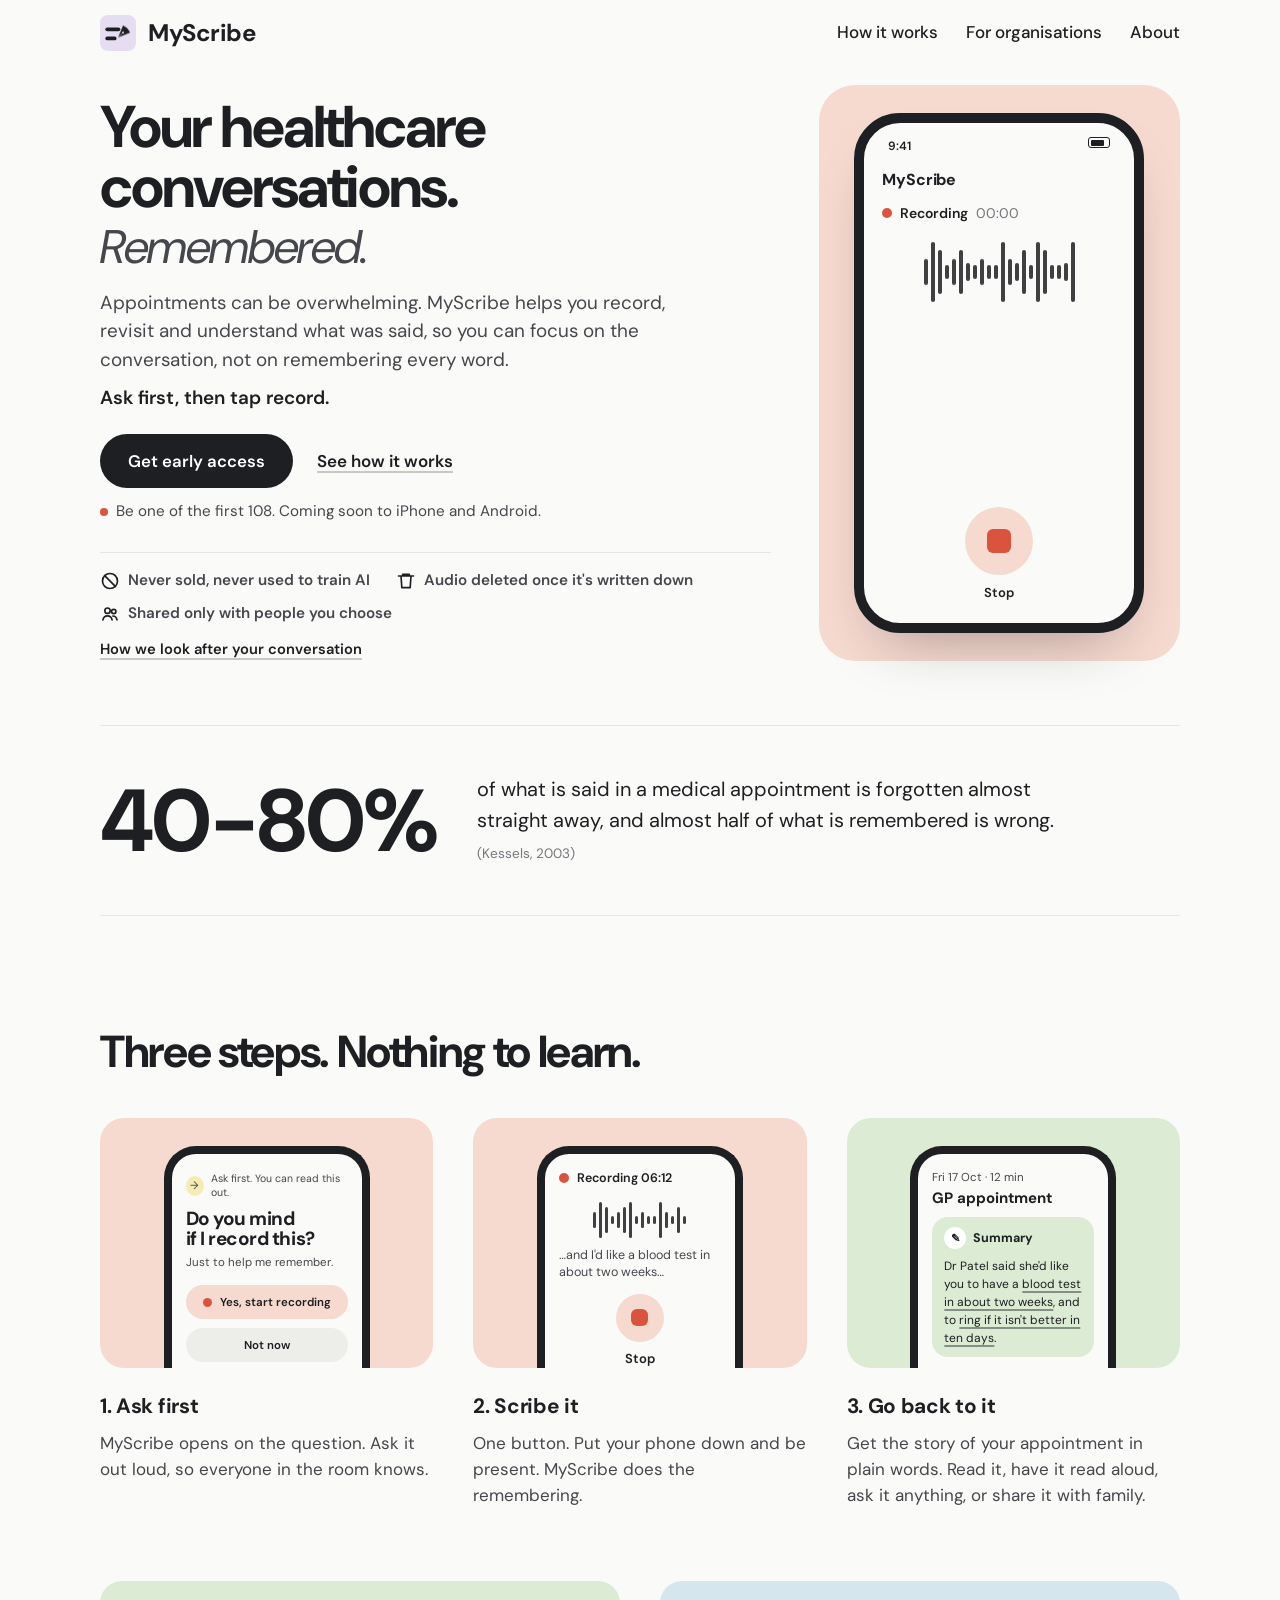
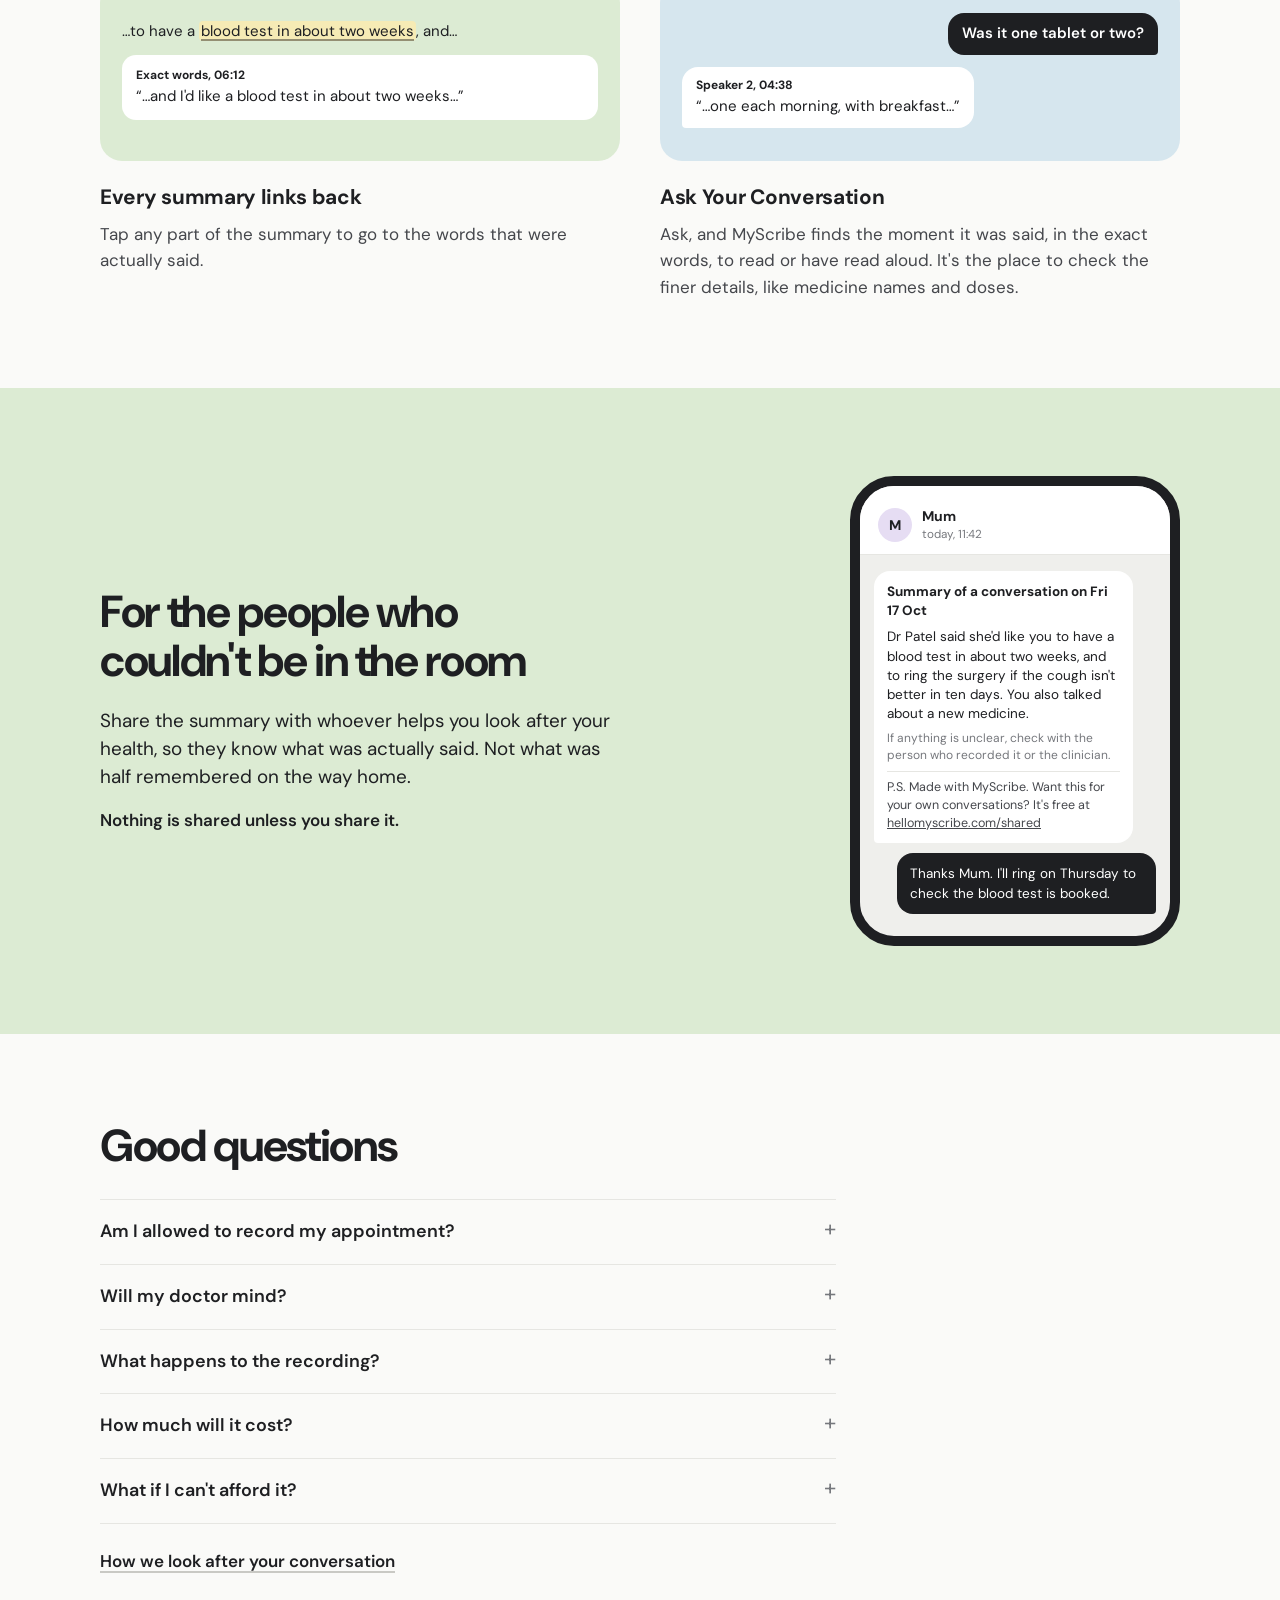
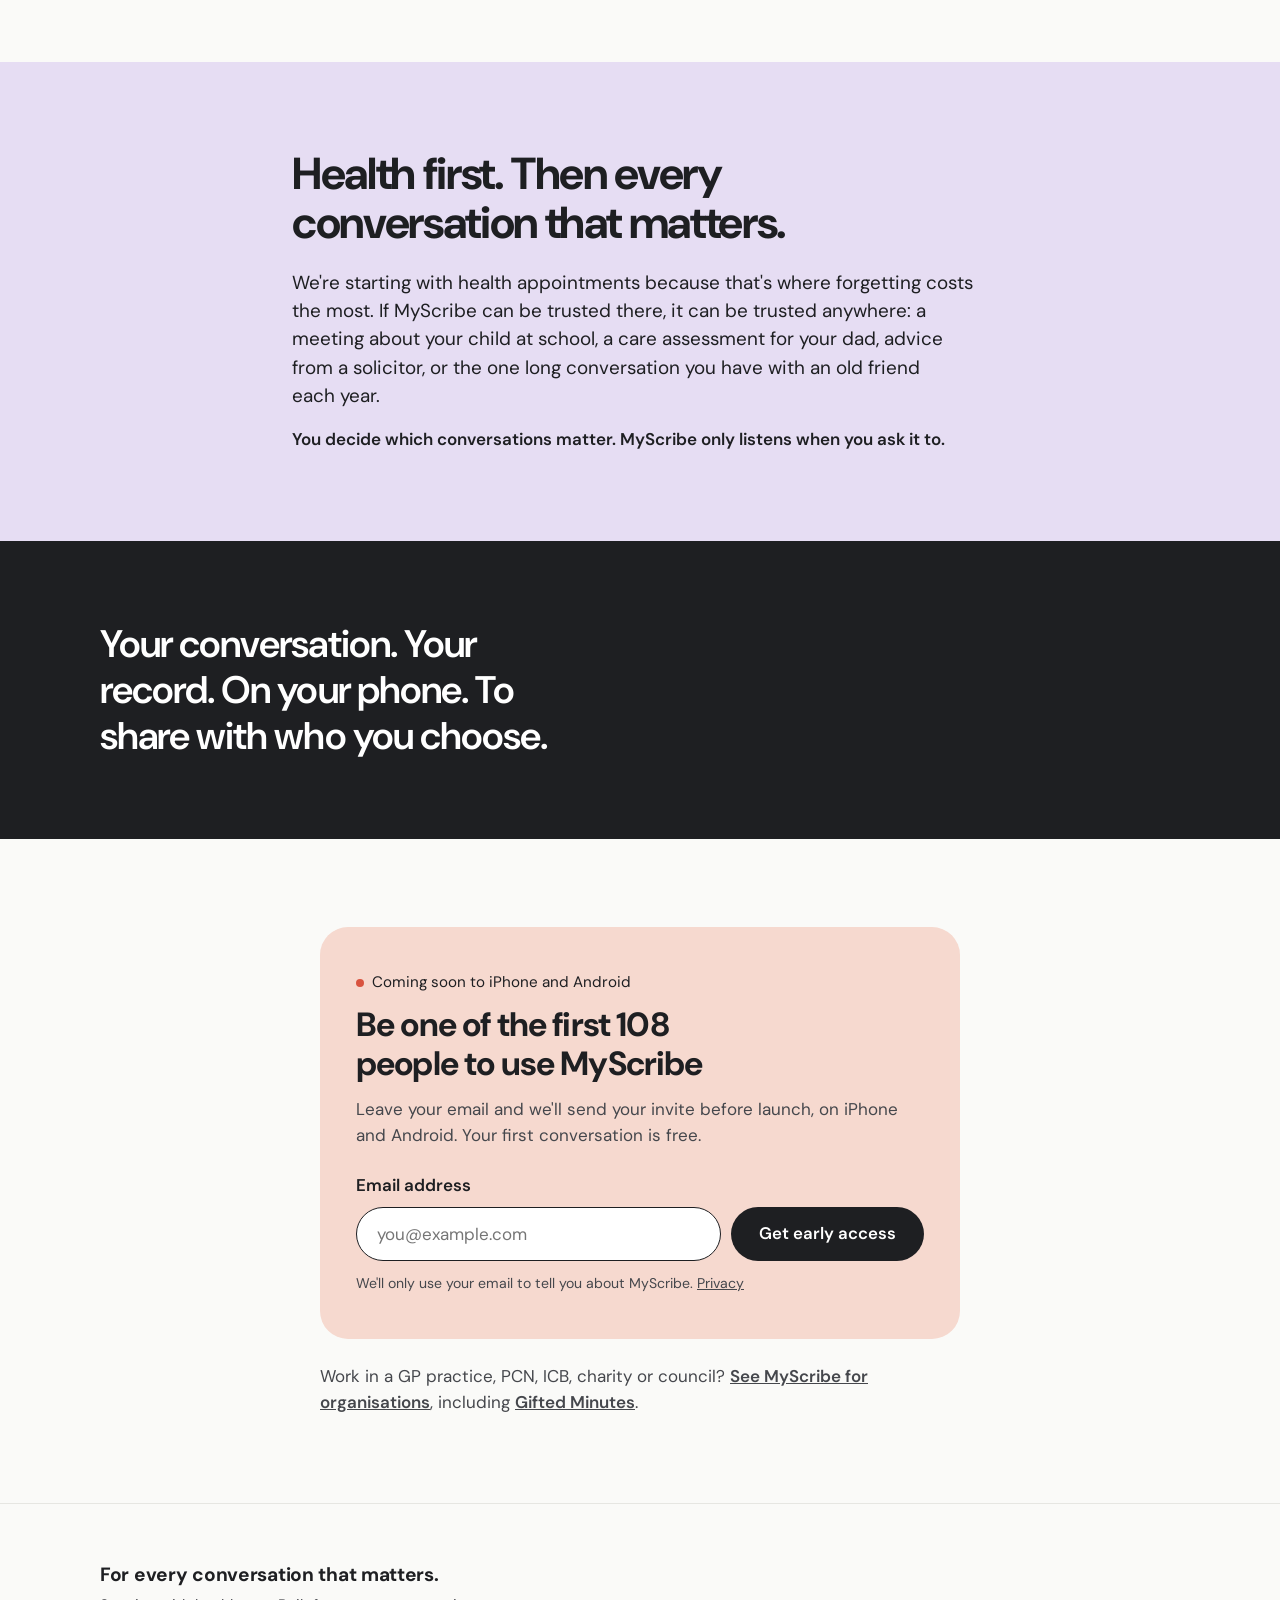
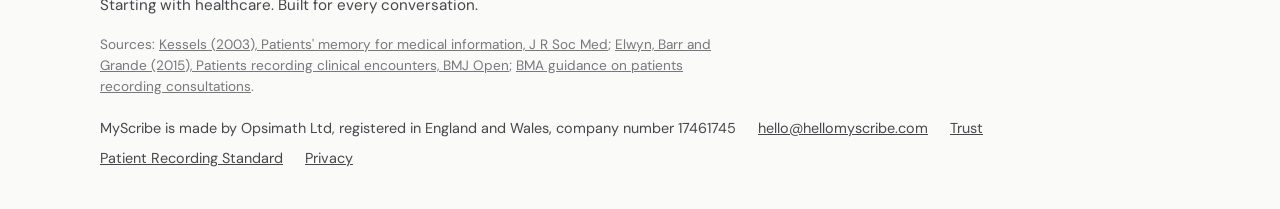
==== index.html @ 98312788 "Update index.html" ====
<!doctype html>
<html lang="en-GB">
<head>
<meta charset="utf-8">
<meta name="viewport" content="width=device-width, initial-scale=1">
<title>MyScribe | Your healthcare conversations. Remembered.</title>
<meta name="description" content="Appointments can be overwhelming. MyScribe helps you record, revisit and understand what was said, with permission, in plain words you can go back and check. Coming soon to iPhone and Android.">
<meta property="og:title" content="MyScribe | Your healthcare conversations. Remembered.">
<meta property="og:description" content="Appointments can be overwhelming. MyScribe helps you record, revisit and understand what was said, so you can focus on the conversation, not on remembering every word.">
<meta property="og:type" content="website">
<meta property="og:url" content="https://www.hellomyscribe.com/">
<meta property="og:image" content="https://www.hellomyscribe.com/og-image.png?v=2">
<meta property="og:image:width" content="1200">
<meta property="og:image:height" content="630">
<meta property="og:image:alt" content="MyScribe: For every conversation that matters. Coming soon to iPhone and Android.">
<meta name="twitter:card" content="summary_large_image">
<meta name="theme-color" content="#1E1F22">
<link rel="icon" href="/favicon.svg" type="image/svg+xml">
<link rel="preconnect" href="https://fonts.googleapis.com">
<link rel="preconnect" href="https://fonts.gstatic.com" crossorigin>
<link rel="stylesheet" href="https://fonts.googleapis.com/css2?family=DM+Sans:ital,opsz,wght@0,9..40,400..800;1,9..40,400..800&display=swap">
<!-- Privacy-friendly analytics by Plausible -->
<script async src="https://plausible.io/js/pa-2xMqHdNtrrsRjwaFG2nD4.js"></script>
<script>
  window.plausible=window.plausible||function(){(plausible.q=plausible.q||[]).push(arguments)},plausible.init=plausible.init||function(i){plausible.o=i||{}};
  plausible.init()
</script>
<style>
/* MyScribe palette: charcoal and pastels (21 Oct 2026).
   Each pastel means one part of the product:
   coral = recording, sage = summary, mist = Ask Your Conversation,
   lilac = My conversations, butter = highlighted words. */
:root{
  --charcoal:#1E1F22; --ink:#1E1F22; --ink-soft:#45474C; --muted:#76787D;
  --paper:#FAFAF8; --white:#fff; --line:#E6E6E2; --neutral:#F0F0ED;
  --coral:#F6D9CF; --rec:#D9533F;
  --sage:#DCEBD3; --mist:#D6E6EE; --lilac:#E6DDF3; --butter:#F6EBB5;
  --font:"DM Sans","Helvetica Neue",Arial,sans-serif;
  --wrap:1120px; --gutter:20px;
}
*{box-sizing:border-box}
html{-webkit-text-size-adjust:100%}
body{margin:0;background:var(--paper);color:var(--ink);font-family:var(--font);font-size:17px;line-height:1.55;-webkit-font-smoothing:antialiased}
p{margin:0}
a{color:inherit}
svg{display:block}
.wrap{max-width:var(--wrap);margin:0 auto;padding:0 var(--gutter)}
.skip{position:absolute;left:-9999px}
.skip:focus{left:12px;top:12px;background:var(--ink);color:#fff;padding:8px 12px;border-radius:8px;z-index:10}
:focus-visible{outline:3px solid var(--ink);outline-offset:3px}
.soft{color:var(--ink-soft)}

/* Buttons */
.btn{display:inline-flex;align-items:center;justify-content:center;min-height:54px;padding:12px 28px;border-radius:999px;font:600 1.05rem/1 var(--font);text-decoration:none;border:0;cursor:pointer}
.btn-primary{background:var(--ink);color:#fff}
.btn-primary:hover{background:#000}
.text-link{font-weight:600;text-decoration:underline;text-decoration-thickness:2px;text-underline-offset:4px;text-decoration-color:#C9C9C4}
.text-link:hover{text-decoration-color:var(--ink)}

/* Header */
.site-header{padding:18px 0}
.site-header .wrap{display:flex;align-items:center;justify-content:space-between;gap:24px}
.logo{display:flex;align-items:center;gap:12px;font-weight:700;font-size:1.5rem;letter-spacing:-.02em;text-decoration:none}
.logo-mark{width:36px;height:36px}
.nav{display:flex;align-items:center;gap:28px}
.nav a{text-decoration:none;font-weight:500}
.nav a:hover{text-decoration:underline;text-underline-offset:4px}
.menu{display:none;position:relative}
.menu summary{list-style:none;cursor:pointer;width:44px;height:44px;border-radius:12px;display:flex;align-items:center;justify-content:center}
.menu summary::-webkit-details-marker{display:none}
.menu summary span,.menu summary span::before,.menu summary span::after{display:block;width:22px;height:2px;background:var(--ink);border-radius:2px;position:relative;content:""}
.menu summary span::before{position:absolute;top:-7px}
.menu summary span::after{position:absolute;top:7px}
.menu[open] summary{background:var(--neutral)}
.menu-panel{position:absolute;right:0;top:52px;background:#fff;border:1px solid var(--line);border-radius:16px;padding:8px;min-width:220px;box-shadow:0 12px 30px rgba(0,0,0,.08);z-index:5}
.menu-panel a{display:block;padding:12px 14px;border-radius:10px;text-decoration:none;font-weight:500}
.menu-panel a:hover{background:var(--neutral)}
@media (max-width:760px){.nav{display:none}.menu{display:block}}

/* Hero */
.hero{display:grid;grid-template-columns:1.1fr .9fr;gap:56px;align-items:center;padding:36px 0 80px}
.h1{font-size:clamp(2.5rem,6.2vw,4.4rem);line-height:1.02;letter-spacing:-.035em;font-weight:700;margin:0 0 22px}
.h1 em{display:block;font-weight:400;font-size:.8em;color:var(--ink-soft);margin-top:.12em;letter-spacing:-.03em}
.lead{font-size:1.25rem;line-height:1.5;color:var(--ink-soft);max-width:34ch;margin-bottom:28px}
.lead strong{color:var(--ink);font-weight:600}
.actions{display:flex;flex-wrap:wrap;align-items:center;gap:14px 24px}
.soon{margin-top:14px;font-size:.95rem;color:var(--ink-soft);display:flex;align-items:center;gap:8px}
.soon::before{content:"";width:8px;height:8px;border-radius:50%;background:var(--rec);flex:none}
.trust{list-style:none;margin:36px 0 0;padding:20px 0 0;border-top:1px solid var(--line);display:flex;flex-wrap:wrap;gap:10px 26px}
.trust li{display:flex;align-items:center;gap:8px;font-size:.95rem;font-weight:600;color:var(--ink-soft)}
.trust svg{width:20px;height:20px;flex:none;color:var(--ink)}
.trust-more{display:inline-block;margin-top:12px;font-size:.92rem}

/* Pastel panel behind the phone: coral while recording, sage for the summary */
.hero-phone{background:var(--coral);border-radius:36px;padding:44px 24px;transition:background-color .7s ease}
.hero-phone[data-scene="2"]{background:var(--sage)}

/* Desktop: keep the launch line above the fold on a 1366x768 laptop */
@media (min-width:861px){
  .site-header{padding:14px 0}
  .hero{grid-template-columns:1.3fr .7fr;gap:48px;align-items:start;padding:20px 0 64px}
  .hero-text{padding-top:12px}
  .h1{font-size:clamp(2.6rem,4.6vw,3.9rem);margin-bottom:18px}
  .lead{max-width:46ch;font-size:1.18rem;margin-bottom:22px;text-wrap:pretty}
  .soon{margin-top:12px}
  .trust{margin-top:28px;padding-top:16px}
  .hero-phone{padding:28px 20px}
  .hero-phone .phone{height:520px}
  .hero-phone .wave{height:56px;margin-top:8px}
}

@media (max-width:860px){
  .hero{grid-template-columns:1fr;gap:44px;padding:12px 0 56px}
  .h1{margin-bottom:18px}
  .lead{font-size:1.15rem;margin-bottom:24px}
  .actions .btn{width:100%}
  .actions .text-link{display:none}
  .soon{justify-content:center;text-align:center;margin-top:12px}
  .hero-phone{padding:36px 16px;border-radius:28px}
}

/* Phone demo */
.phone{width:290px;max-width:100%;margin:0 auto;border:10px solid var(--ink);border-radius:46px;background:var(--paper);padding:14px 18px 20px;height:560px;display:flex;flex-direction:column;box-shadow:0 30px 60px -30px rgba(30,31,34,.4)}
.phone-status{display:flex;justify-content:space-between;font-size:12px;font-weight:600;padding:0 6px 12px}
.phone-battery{width:22px;height:11px;border:1.5px solid var(--ink);border-radius:3px;position:relative}
.phone-battery::after{content:"";position:absolute;inset:1.5px 5px 1.5px 1.5px;background:var(--ink);border-radius:1px}
.phone-app{font-weight:700;font-size:16px;letter-spacing:-.01em;margin-bottom:10px}
.stage{position:relative;flex:1}
.scene{position:absolute;inset:0;display:flex;flex-direction:column;gap:12px;opacity:0;transition:opacity .5s ease}
.scene.is-on{opacity:1}

.ask-hint{display:flex;align-items:center;gap:7px;font-size:12px;color:var(--ink-soft);margin-top:auto}
.ask-hint i{width:20px;height:20px;border-radius:50%;background:var(--butter);display:flex;align-items:center;justify-content:center;font-style:normal;font-size:11px}
.q{font-weight:700;font-size:26px;line-height:1.08;letter-spacing:-.025em}
.q2{font-size:13.5px;color:var(--ink-soft);margin-top:-4px;margin-bottom:6px}
.app-btn{display:flex;align-items:center;justify-content:center;gap:8px;border-radius:999px;min-height:44px;font-size:14px;font-weight:600}
.app-rec{background:var(--coral)}
.app-rec::before{content:"";width:9px;height:9px;border-radius:50%;background:var(--rec)}
.app-not{background:#EDEDEA}
.convos{display:flex;justify-content:space-between;align-items:center;background:var(--lilac);border-radius:14px;padding:10px 12px;font-size:12.5px;line-height:1.3}
.convos small{color:var(--ink-soft)}

.rec-status{font-size:14px;font-weight:600;display:flex;align-items:center;gap:8px}
.live{width:10px;height:10px;border-radius:50%;background:var(--rec)}
.wave{display:flex;align-items:center;justify-content:center;gap:3px;height:80px;margin-top:20px}
.wave span{width:4px;border-radius:2px;background:var(--ink);height:14px;opacity:.85}
.wave span:nth-child(3n){height:44px}.wave span:nth-child(4n+1){height:26px}.wave span:nth-child(5n+2){height:60px}.wave span:nth-child(7n){height:18px}
@media (prefers-reduced-motion:no-preference){
  .scene.is-on .wave span{animation:bob 1s ease-in-out infinite alternate}
  .wave span:nth-child(2n){animation-delay:.2s!important}.wave span:nth-child(3n){animation-delay:.4s!important}
}
@keyframes bob{to{transform:scaleY(.45)}}
.words{font-size:15px;color:var(--ink-soft);line-height:1.45;margin-top:8px}
.stop{margin-top:auto;display:flex;flex-direction:column;align-items:center;gap:8px;font-size:13px;font-weight:600}
.stop-btn{width:68px;height:68px;border-radius:50%;background:var(--coral);display:flex;align-items:center;justify-content:center}
.stop-btn span{width:24px;height:24px;border-radius:6px;background:var(--rec)}

.meta{font-size:11.5px;color:var(--ink-soft)}
.sum-title{font-weight:700;font-size:20px;letter-spacing:-.015em;margin-top:-10px}
.sum-card{background:var(--sage);border-radius:16px;padding:14px}
.sum-card .lbl,.ask-card .lbl{display:flex;align-items:center;gap:7px;font-size:12.5px;font-weight:700;margin-bottom:8px}
.lbl i{width:22px;height:22px;border-radius:50%;background:#fff;display:flex;align-items:center;justify-content:center;font-style:normal;font-size:11px}
.sum-text{font-size:13.5px;line-height:1.5}
.u{text-decoration:underline;text-decoration-color:rgba(30,31,34,.45);text-decoration-thickness:1.5px;text-underline-offset:3px}
.hi{background:var(--butter);border-radius:4px;padding:0 2px}
.ask-card{background:var(--mist);border-radius:16px;padding:12px 14px}
.ask-input{display:flex;justify-content:space-between;align-items:center;background:#fff;border-radius:999px;padding:6px 6px 6px 14px;font-size:12px;color:var(--muted)}
.ask-input b{width:24px;height:24px;border-radius:50%;background:var(--ink);color:#fff;display:flex;align-items:center;justify-content:center;font-size:12px}
.sum-foot{font-size:10.5px;line-height:1.4;color:var(--ink-soft)}

/* Sections */
.section{padding:88px 0}
.band-sage{background:var(--sage)}
.band-lilac{background:var(--lilac)}
.h2{font-size:clamp(1.9rem,4vw,2.8rem);line-height:1.1;letter-spacing:-.03em;font-weight:700;margin:0 0 20px;text-wrap:balance}
h3{font-size:1.3rem;letter-spacing:-.015em;margin:0 0 8px}
@media (max-width:640px){.section{padding:64px 0}}

.stat-wrap{padding:0 0 24px}
.stat{display:grid;grid-template-columns:auto 1fr;gap:12px 40px;align-items:center;border-top:1px solid var(--line);border-bottom:1px solid var(--line);padding:48px 0}
.stat-num{font-size:clamp(3.2rem,9vw,5.5rem);font-weight:700;letter-spacing:-.04em;line-height:1}
.stat-text{font-size:1.25rem;max-width:42ch}
.cite{font-size:.85rem;color:var(--muted);white-space:nowrap}
@media (max-width:640px){.stat{grid-template-columns:1fr;padding:36px 0}}

.steps{list-style:none;margin:40px 0 0;padding:0;display:grid;grid-template-columns:repeat(3,1fr);gap:40px}
@media (max-width:860px){.steps{grid-template-columns:1fr;gap:48px}}
.shot{border-radius:24px;height:250px;padding:28px 24px 0;display:flex;justify-content:center;overflow:hidden;margin-bottom:22px}
.shot-coral{background:var(--coral)}
.shot-sage{background:var(--sage)}
.mini{width:206px;border:8px solid var(--ink);border-bottom:0;border-radius:32px 32px 0 0;background:var(--paper);padding:16px 14px 0;display:flex;flex-direction:column;gap:9px;font-size:12.5px;line-height:1.35}
.mini .q{font-size:19px}
.mini .q2{font-size:11.5px}
.mini .app-btn{min-height:34px;font-size:11.5px}
.mini .ask-hint{margin-top:2px;font-size:10.5px}
.mini .wave{height:44px;margin-top:6px}
.mini .wave span{width:3px;height:8px}
.mini .wave span:nth-child(3n){height:26px}.mini .wave span:nth-child(4n+1){height:16px}.mini .wave span:nth-child(5n+2){height:36px}
.mini .stop{margin-top:4px}
.mini .stop-btn{width:48px;height:48px}
.mini .stop-btn span{width:17px;height:17px}
.mini .sum-card{padding:10px 12px}
.mini .sum-text{font-size:12px}

.features{display:grid;grid-template-columns:1fr 1fr;gap:40px;margin-top:72px}
@media (max-width:860px){.features{grid-template-columns:1fr;margin-top:56px}}
.snip{border-radius:22px;padding:22px;margin-bottom:20px;min-height:180px;display:flex;flex-direction:column;justify-content:center;gap:12px;font-size:15px;line-height:1.45}
.snip-sage{background:var(--sage)}
.snip-mist{background:var(--mist)}
.quote{background:#fff;border-radius:14px;padding:12px 14px}
.quote small,.bub-ans small{display:block;font-size:12px;font-weight:700;margin-bottom:2px}
.bub{border-radius:16px;padding:10px 14px;max-width:88%}
.bub-you{align-self:flex-end;background:var(--ink);color:#fff;border-bottom-right-radius:4px;font-weight:600}
.bub-ans{align-self:flex-start;background:#fff;border-bottom-left-radius:4px}

.family{display:flex;flex-wrap:wrap;align-items:center;gap:48px 72px}
.family-text{flex:1 1 380px}
.family-text .lead{max-width:40ch;margin-bottom:16px;color:var(--ink)}
.note{font-weight:600}
.chat{flex:0 1 330px;margin:0 auto;width:320px;max-width:100%;border:10px solid var(--ink);border-radius:44px;background:#EFEFEC;overflow:hidden}
.chat-top{display:flex;align-items:center;gap:10px;background:#fff;padding:22px 18px 12px;font-size:14px;line-height:1.2;border-bottom:1px solid var(--line)}
.chat-top small{color:var(--muted)}
.av{width:34px;height:34px;border-radius:50%;background:var(--lilac);font-weight:700;display:flex;align-items:center;justify-content:center}
.chat-body{padding:16px 14px 22px;display:flex;flex-direction:column;gap:10px;font-size:13.5px;line-height:1.42}
.cb{border-radius:16px;padding:11px 13px;max-width:92%;display:flex;flex-direction:column;gap:7px}
.cb-in{background:#fff;align-self:flex-start;border-bottom-left-radius:4px}
.cb-out{background:var(--ink);color:#fff;align-self:flex-end;border-bottom-right-radius:4px}
.cb-foot{color:var(--muted);font-size:12px}
.cb-ps{border-top:1px solid var(--line);padding-top:7px;font-size:12.5px;color:var(--ink-soft)}
.cb-ps span{text-decoration:underline}

.faq{max-width:46rem;margin-top:28px}
.faq details{border-top:1px solid var(--line);padding:18px 0}
.faq details:last-child{border-bottom:1px solid var(--line)}
.faq summary{cursor:pointer;font-weight:600;font-size:1.12rem;list-style:none;display:flex;justify-content:space-between;gap:16px}
.faq summary::-webkit-details-marker{display:none}
.faq summary::after{content:"+";font-weight:400;font-size:1.4rem;line-height:1;color:var(--muted)}
.faq details[open] summary::after{content:"\2013"}
.faq details p{margin-top:10px;max-width:62ch}
.more{display:inline-block;margin-top:24px}

.everywhere{max-width:46rem}
.everywhere .lead{max-width:none;margin-bottom:16px;color:var(--ink)}

.dark{background:var(--ink);color:#fff;padding:80px 0}
.statement{font-size:clamp(1.6rem,3.6vw,2.4rem);font-weight:600;letter-spacing:-.025em;line-height:1.2;max-width:24ch;text-wrap:balance}

.waitlist{max-width:640px;margin:0 auto;background:var(--coral);border-radius:28px;padding:44px 36px}
@media (max-width:640px){.waitlist{padding:32px 22px}}
.waitlist .soon{margin:0 0 12px;color:var(--ink)}
.waitlist h2{font-size:clamp(1.6rem,3.4vw,2.1rem);letter-spacing:-.025em;line-height:1.15;margin:0 0 12px;text-wrap:balance}
.form{margin-top:24px}
.form label{display:block;font-weight:600;margin-bottom:8px}
.field{display:flex;gap:10px;flex-wrap:wrap}
.field input{flex:1 1 220px;min-height:54px;border:1.5px solid var(--ink);border-radius:999px;padding:0 20px;font:inherit;background:#fff}
.field .btn{flex:0 0 auto}
@media (max-width:640px){.field .btn{width:100%}}
.form-note{font-size:.88rem;color:var(--ink-soft);margin-top:12px}
.hidden{display:none}
.org-line{max-width:640px;margin:24px auto 0;color:var(--ink-soft)}
.org-line a{font-weight:600}

.site-footer{padding:56px 0 40px;border-top:1px solid var(--line);font-size:.95rem}
.footer-tag{font-weight:700;font-size:1.2rem;letter-spacing:-.015em}
.footer-next{color:var(--ink-soft);margin:4px 0 16px}
.sources{font-size:.85rem;color:var(--muted);max-width:70ch;margin-bottom:20px}
.footer-links{display:flex;flex-wrap:wrap;gap:8px 22px;color:var(--ink-soft);font-size:.9rem}

/* Logo: the pen writes two lines, then rests (still logo when reduce motion is on) */
.logo-mark .lm-nib{transform-box:fill-box;transform-origin:0% 100%}
@media (prefers-reduced-motion:no-preference){
  .logo-mark .lm-line{stroke-dasharray:1;stroke-dashoffset:1;animation:lm-draw .55s ease-in-out forwards}
  .logo-mark .lm-l1{animation-delay:.2s}
  .logo-mark .lm-l2{animation-delay:.85s;animation-duration:.4s}
  .logo-mark .lm-nib{opacity:0;animation:lm-nib .35s ease-out 1.2s forwards}
}
@keyframes lm-draw{to{stroke-dashoffset:0}}
@keyframes lm-nib{from{opacity:0;transform:translate(3px,-3px) scale(.85)}to{opacity:1;transform:none}}

/* Phone demo sequence (from site.js): press, record, words appear, gather, summary */
.app-rec{transition:transform .25s ease,box-shadow .3s ease}
.press .app-rec{transform:scale(.95);box-shadow:0 0 0 8px rgba(217,83,63,.16)}
.rec-time{font-variant-numeric:tabular-nums;color:var(--muted);font-weight:400}
.live{animation:blink 1.2s ease-in-out infinite}
@keyframes blink{50%{opacity:.3}}
.words{display:flex;flex-direction:column;gap:8px}
.words span{font-size:14px;opacity:0;transform:translateY(6px);filter:blur(4px);transition:opacity .7s ease,transform .7s ease,filter .7s ease}
.words span.in{opacity:1;transform:none;filter:none}
.words.gather span{opacity:0;transform:scale(.6) translateY(40px);filter:blur(8px);transition:all .8s cubic-bezier(.6,0,.4,1)}
.scene-sum .sum-card,.scene-sum .ask-card,.scene-sum .sum-foot{opacity:0;transform:translateY(8px);transition:opacity .6s ease,transform .6s ease}
.scene-sum .in{opacity:1!important;transform:none!important}
@media (prefers-reduced-motion:reduce){.words span{opacity:1;filter:none;transform:none}.scene-sum .sum-card,.scene-sum .ask-card,.scene-sum .sum-foot{opacity:1;transform:none}}
#waitlist{scroll-margin-top:24px}
.hero .lead-what{margin-bottom:10px}
</style>
</head>
<body>
<a class="skip" href="#main">Skip to content</a>

<header class="site-header">
<div class="wrap">
<a class="logo" href="/"><svg class="logo-mark" viewBox="0 0 100 100" aria-hidden="true" focusable="false"><rect width="100" height="100" rx="22" fill="#E6DDF3"/><g transform="translate(50 50) scale(1.15) translate(-45 -49)"><path class="lm-line lm-l1" pathLength="1" d="M19 40H46" fill="none" stroke="#1E1F22" stroke-width="9" stroke-linecap="round"/><path class="lm-line lm-l2" pathLength="1" d="M19 62H37" fill="none" stroke="#1E1F22" stroke-width="9" stroke-linecap="round"/><g class="lm-nib"><path d="M46.5 58.5L57.36 31.61A29 29 0 0 1 73.39 47.64Z" fill="#1E1F22" stroke="#1E1F22" stroke-width="1.2" stroke-linejoin="round"/><path d="M47.7 57.3L57.16 47.84" stroke="#E6DDF3" stroke-width="1.1" stroke-linecap="round"/><circle cx="57.16" cy="47.84" r="2.5" fill="#E6DDF3"/></g></g></svg>MyScribe</a>
<nav class="nav" aria-label="Main">
<a href="/how-it-works">How it works</a>
<a href="/organisations">For organisations</a>
<a href="/about">About</a>
</nav>
<details class="menu">
<summary aria-label="Menu"><span></span></summary>
<div class="menu-panel">
<a href="/how-it-works">How it works</a>
<a href="/organisations">For organisations</a>
<a href="/about">About</a>
<a href="/trust">Trust</a>
</div>
</details>
</div>
</header>

<main id="main">
<div class="wrap">
<section class="hero">
<div class="hero-text">
<h1 class="h1">Your healthcare conversations. <em>Remembered.</em></h1>
<p class="lead lead-what">Appointments can be overwhelming. MyScribe helps you record, revisit and understand what was said, so you can focus on the conversation, not on remembering every word.</p>
<p class="lead"><strong>Ask first, then tap record.</strong></p>
<div class="actions">
<a class="btn btn-primary" href="#waitlist">Get early access</a>
<a class="text-link" href="/how-it-works">See how it works</a>
</div>
<p class="soon">Be one of the first 108. Coming soon to iPhone and Android.</p>
<ul class="trust" aria-label="How we look after your conversation">
<li><svg viewBox="0 0 24 24" fill="none" stroke="currentColor" stroke-width="2" stroke-linecap="round" stroke-linejoin="round" aria-hidden="true"><circle cx="12" cy="12" r="9"/><path d="M5.6 5.6l12.8 12.8"/></svg>Never sold, never used to train AI</li>
<li><svg viewBox="0 0 24 24" fill="none" stroke="currentColor" stroke-width="2" stroke-linecap="round" stroke-linejoin="round" aria-hidden="true"><path d="M3 6h18M8 6V4h8v2M6 6l1 14h10l1-14"/></svg>Audio deleted once it's written down</li>
<li><svg viewBox="0 0 24 24" fill="none" stroke="currentColor" stroke-width="2" stroke-linecap="round" stroke-linejoin="round" aria-hidden="true"><circle cx="9" cy="8" r="3.2"/><path d="M3.5 19c.6-3 2.8-4.8 5.5-4.8s4.9 1.8 5.5 4.8"/><circle cx="16.5" cy="9" r="2.6"/><path d="M15.5 14.4c2.4.1 4.3 1.7 4.9 4.6"/></svg>Shared only with people you choose</li>
</ul>
<a class="text-link trust-more" href="/trust">How we look after your conversation</a>
</div>

<div class="hero-phone" data-scene="0" aria-hidden="true">
<div class="phone">
<div class="phone-status"><span>9:41</span><span class="phone-battery"></span></div>
<p class="phone-app">MyScribe</p>
<div class="stage">
<div class="scene scene-ask is-on">
<p class="ask-hint"><i>→</i>Ask first. You can read this out.</p>
<p class="q">Do you mind<br>if I record this?</p>
<p class="q2">Just to help me remember.</p>
<span class="app-btn app-rec">Yes, start recording</span>
<span class="app-btn app-not">Not now</span>
<div class="convos"><span><strong>My conversations</strong><br><small>3 saved</small></span><span>›</span></div>
</div>
<div class="scene scene-rec">
<p class="rec-status"><span class="live"></span>Recording <span class="rec-time">00:00</span></p>
<div class="wave"><span></span><span></span><span></span><span></span><span></span><span></span><span></span><span></span><span></span><span></span><span></span><span></span><span></span><span></span><span></span><span></span><span></span><span></span><span></span><span></span><span></span><span></span></div>
<div class="words"><span>…so we'll start you on the new tablet tomorrow…</span><span>…one each morning, with breakfast…</span><span>…and I'd like a blood test in about two weeks…</span><span>…if the cough isn't better in ten days, ring us…</span></div>
<div class="stop"><span class="stop-btn"><span></span></span><span>Stop</span></div>
</div>
<div class="scene scene-sum">
<p class="meta">Fri 17 Oct · 12 min</p>
<p class="sum-title">GP appointment</p>
<div class="sum-card">
<p class="lbl"><i>✎</i>Summary</p>
<p class="sum-text">Dr Patel said she'd like you to have a <span class="u hi">blood test in about two weeks</span>, and to <span class="u">ring if the cough isn't better in ten days</span>. You also <span class="u">talked about a new medicine</span>.</p>
</div>
<div class="ask-card">
<p class="lbl"><i>⌕</i>Ask Your Conversation</p>
<p class="ask-input">Was it one tablet or two? <b>→</b></p>
</div>
<p class="sum-foot">Anything unclear? Check the full conversation or ask the person you spoke with.</p>
</div>
</div>
</div>
</div>
</section>

<div class="stat-wrap">
<div class="stat" aria-label="Why it matters">
<p class="stat-num">40-80%</p>
<p class="stat-text">of what is said in a medical appointment is forgotten almost straight away, and almost half of what is remembered is wrong. <span class="cite">(Kessels, 2003)</span></p>
</div>
</div>
</div>

<section class="section" id="how">
<div class="wrap">
<h2 class="h2">Three steps. Nothing to learn.</h2>
<ol class="steps">
<li>
<div class="shot shot-coral" aria-hidden="true"><div class="mini">
<p class="ask-hint"><i>→</i>Ask first. You can read this out.</p>
<p class="q">Do you mind<br>if I record this?</p>
<p class="q2">Just to help me remember.</p>
<span class="app-btn app-rec">Yes, start recording</span>
<span class="app-btn app-not">Not now</span>
</div></div>
<h3>1. Ask first</h3><p class="soft">MyScribe opens on the question. Ask it out loud, so everyone in the room knows.</p>
</li>
<li>
<div class="shot shot-coral" aria-hidden="true"><div class="mini">
<p class="rec-status" style="font-size:12.5px"><span class="live"></span>Recording 06:12</p>
<div class="wave"><span></span><span></span><span></span><span></span><span></span><span></span><span></span><span></span><span></span><span></span><span></span><span></span><span></span><span></span><span></span><span></span></div>
<p class="soft">…and I'd like a blood test in about two weeks…</p>
<div class="stop"><span class="stop-btn"><span></span></span><span>Stop</span></div>
</div></div>
<h3>2. Scribe it</h3><p class="soft">One button. Put your phone down and be present. MyScribe does the remembering.</p>
</li>
<li>
<div class="shot shot-sage" aria-hidden="true"><div class="mini">
<p class="meta">Fri 17 Oct · 12 min</p>
<p style="font-weight:700;font-size:15px;margin-top:-6px">GP appointment</p>
<div class="sum-card">
<p class="lbl"><i>✎</i>Summary</p>
<p class="sum-text">Dr Patel said she'd like you to have a <span class="u">blood test in about two weeks</span>, and to <span class="u">ring if it isn't better in ten days</span>.</p>
</div>
</div></div>
<h3>3. Go back to it</h3><p class="soft">Get the story of your appointment in plain words. Read it, have it read aloud, ask it anything, or share it with family.</p>
</li>
</ol>

<div class="features">
<div>
<div class="snip snip-sage" aria-hidden="true">
<p>…to have a <span class="u hi">blood test in about two weeks</span>, and…</p>
<p class="quote"><small>Exact words, 06:12</small>“…and I'd like a blood test in about two weeks…”</p>
</div>
<h3>Every summary links back</h3><p class="soft">Tap any part of the summary to go to the words that were actually said.</p>
</div>
<div>
<div class="snip snip-mist" aria-hidden="true">
<p class="bub bub-you">Was it one tablet or two?</p>
<p class="bub bub-ans"><small>Speaker 2, 04:38</small>“…one each morning, with breakfast…”</p>
</div>
<h3>Ask Your Conversation</h3><p class="soft">Ask, and MyScribe finds the moment it was said, in the exact words, to read or have read aloud. It's the place to check the finer details, like medicine names and doses.</p>
</div>
</div>
</div>
</section>

<section class="section band-sage" id="family">
<div class="wrap family">
<div class="family-text">
<h2 class="h2">For the people who couldn't be in the room</h2>
<p class="lead">Share the summary with whoever helps you look after your health, so they know what was actually said. Not what was half remembered on the way home.</p>
<p class="note">Nothing is shared unless you share it.</p>
</div>
<div class="chat" aria-hidden="true">
<div class="chat-top"><span class="av">M</span><span><strong>Mum</strong><br><small>today, 11:42</small></span></div>
<div class="chat-body">
<div class="cb cb-in"><p><strong>Summary of a conversation on Fri 17 Oct</strong></p>
<p>Dr Patel said she'd like you to have a blood test in about two weeks, and to ring the surgery if the cough isn't better in ten days. You also talked about a new medicine.</p>
<p class="cb-foot">If anything is unclear, check with the person who recorded it or the clinician.</p>
<p class="cb-ps">P.S. Made with MyScribe. Want this for your own conversations? It's free at <span>hellomyscribe.com/shared</span></p></div>
<div class="cb cb-out"><p>Thanks Mum. I'll ring on Thursday to check the blood test is booked.</p></div>
</div>
</div>
</div>
</section>

<section class="section" id="questions">
<div class="wrap">
<h2 class="h2">Good questions</h2>
<div class="faq">
<details>
<summary>Am I allowed to record my appointment?</summary>
<p class="soft">Yes. In the UK you don't need your doctor's permission to record your own appointment, because it's your own personal information. The Medical Defence Union, which advises doctors, says the same. MyScribe still opens on the question, because asking openly is the kind thing to do.</p>
</details>
<details>
<summary>Will my doctor mind?</summary>
<p class="soft">Asking openly makes a real difference. The BMA, the doctors' professional body, encourages doctors to support recordings made openly and with agreement, especially where patients may find it hard to remember information. If your doctor would rather you didn't, you can simply not record.</p>
</details>
<details>
<summary>What happens to the recording?</summary>
<p class="soft">The audio is deleted once it has been written down. The words and your summary are kept, encrypted, in your account until you delete them.</p>
</details>
<details>
<summary>How much will it cost?</summary>
<p class="soft">Pennies, not pounds. MyScribe is free to download and your first conversation is free. After that, you top up a little credit when you need it. No subscription, your credit stays in your account while you use MyScribe, and you'll never be asked to pay before or during a conversation. We'll share exact prices at launch.</p>
</details>
<details>
<summary>What if I can't afford it?</summary>
<p class="soft">No one should miss out on remembering their own conversation. Gifted Minutes, on MyScribe, opening soon after launch, lets people and organisations buy minutes for those who need them. Using them takes one tap: no forms, no proof, no questions. And nobody who gifts minutes ever sees your conversations. <a href="/organisations#gifted-minutes">Find out more, or gift some minutes</a>.</p>
</details>
</div>
<a class="text-link more" href="/trust">How we look after your conversation</a>
</div>
</section>

<section class="section band-lilac" id="every-conversation">
<div class="wrap everywhere">
<h2 class="h2">Health first. Then every conversation that matters.</h2>
<p class="lead">We're starting with health appointments because that's where forgetting costs the most. If MyScribe can be trusted there, it can be trusted anywhere: a meeting about your child at school, a care assessment for your dad, advice from a solicitor, or the one long conversation you have with an old friend each year.</p>
<p class="note">You decide which conversations matter. MyScribe only listens when you ask it to.</p>
</div>
</section>

<section class="dark">
<div class="wrap"><p class="statement">Your conversation. Your record. On your phone. To share with who you choose.</p></div>
</section>

<section class="section" id="waitlist">
<div class="wrap">
<div class="waitlist">
<p class="soon">Coming soon to iPhone and Android</p>
<h2>Be one of the first 108 people to use MyScribe</h2>
<p class="soft">Leave your email and we'll send your invite before launch, on iPhone and Android. Your first conversation is free.</p>
<form class="form" name="waitlist" method="POST" action="/waitlist-thanks" data-netlify="true" netlify-honeypot="bot-field">
<input type="hidden" name="form-name" value="waitlist">
<p class="hidden"><label>Leave this empty <input name="bot-field"></label></p>
<label for="email">Email address</label>
<div class="field">
<input id="email" name="email" type="email" autocomplete="email" placeholder="you@example.com" required>
<button class="btn btn-primary" type="submit">Get early access</button>
</div>
<p class="form-note">We'll only use your email to tell you about MyScribe. <a href="/privacy">Privacy</a></p>
</form>
</div>
<p class="org-line">Work in a GP practice, PCN, ICB, charity or council? <a href="/organisations">See MyScribe for organisations</a>, including <a href="/organisations#gifted-minutes">Gifted Minutes</a>.</p>
</div>
</section>
</main>

<footer class="site-footer">
<div class="wrap">
<p class="footer-tag">For every conversation that matters.</p>
<p class="footer-next">Starting with healthcare. Built for every conversation.</p>
<p class="sources">Sources: <a href="https://pmc.ncbi.nlm.nih.gov/articles/PMC539473/">Kessels (2003), Patients' memory for medical information, J R Soc Med</a>; <a href="https://bmjopen.bmj.com/content/5/8/e008566">Elwyn, Barr and Grande (2015), Patients recording clinical encounters, BMJ Open</a>; <a href="https://www.bma.org.uk/advice-and-support/ethics/confidentiality-and-health-records/patients-recording-consultations">BMA guidance on patients recording consultations</a>.</p>
<div class="footer-links">
<span>MyScribe is made by Opsimath Ltd, registered in England and Wales, company number 17461745</span>
<a href="mailto:hello@hellomyscribe.com">hello@hellomyscribe.com</a>
<a href="/trust">Trust</a>
<a href="/standard">Patient Recording Standard</a>
<a href="/privacy">Privacy</a>
</div>
</div>
</footer>

<script>
// Get early access: scroll smoothly to the form and put the cursor in the email box
(function () {
  var reduce = window.matchMedia('(prefers-reduced-motion: reduce)').matches;
  function goToWaitlist(smooth) {
    var t = document.getElementById('waitlist');
    if (!t) return false;
    t.scrollIntoView({ behavior: smooth && !reduce ? 'smooth' : 'auto', block: 'start' });
    var input = t.querySelector('input[type="email"]');
    if (input) input.focus({ preventScroll: true });
    return true;
  }
  document.addEventListener('click', function (e) {
    var a = e.target.closest('a[href="/#waitlist"], a[href="#waitlist"]');
    if (!a) return;
    if (goToWaitlist(true)) { e.preventDefault(); history.replaceState(null, '', '#waitlist'); }
  });
  if (location.hash === '#waitlist') {
    var run = function () { goToWaitlist(false); };
    if (document.fonts && document.fonts.ready) document.fonts.ready.then(run); else window.addEventListener('load', run);
  }
})();

// Hero phone: ask, press, record, words appear, gather into the summary
(function () {
  var panel = document.querySelector('.hero-phone');
  if (!panel) return;
  var ask = panel.querySelector('.scene-ask'), rec = panel.querySelector('.scene-rec'), sum = panel.querySelector('.scene-sum');
  var words = rec.querySelectorAll('.words span'), wordsBox = rec.querySelector('.words');
  var parts = sum.querySelectorAll('.sum-card, .ask-card, .sum-foot');
  var timeEl = rec.querySelector('.rec-time'), timers = [], clock;
  if (window.matchMedia('(prefers-reduced-motion: reduce)').matches) return;
  function at(ms, fn) { timers.push(setTimeout(fn, ms)); }
  function show(scene, n) { [ask, rec, sum].forEach(function (s) { s.classList.toggle('is-on', s === scene); }); panel.setAttribute('data-scene', n); }
  function reset() {
    timers.forEach(clearTimeout); timers = []; clearInterval(clock);
    panel.classList.remove('press'); wordsBox.classList.remove('gather');
    words.forEach(function (w) { w.classList.remove('in'); });
    parts.forEach(function (p) { p.classList.remove('in'); });
    timeEl.textContent = '00:00';
  }
  function run() {
    reset(); show(ask, 0);
    at(2200, function () { panel.classList.add('press'); });
    at(2700, function () {
      panel.classList.remove('press'); show(rec, 1);
      var s = 0; clock = setInterval(function () { s += 7; timeEl.textContent = '0' + Math.floor(s / 60) + ':' + ('0' + s % 60).slice(-2); }, 400);
    });
    words.forEach(function (w, i) { at(3300 + i * 1000, function () { w.classList.add('in'); }); });
    at(7800, function () { clearInterval(clock); wordsBox.classList.add('gather'); });
    at(8700, function () { show(sum, 2); });
    parts.forEach(function (p, i) { at(9100 + i * 800, function () { p.classList.add('in'); }); });
    at(17000, run);
  }
  run();
})();
</script>
</body>
</html>
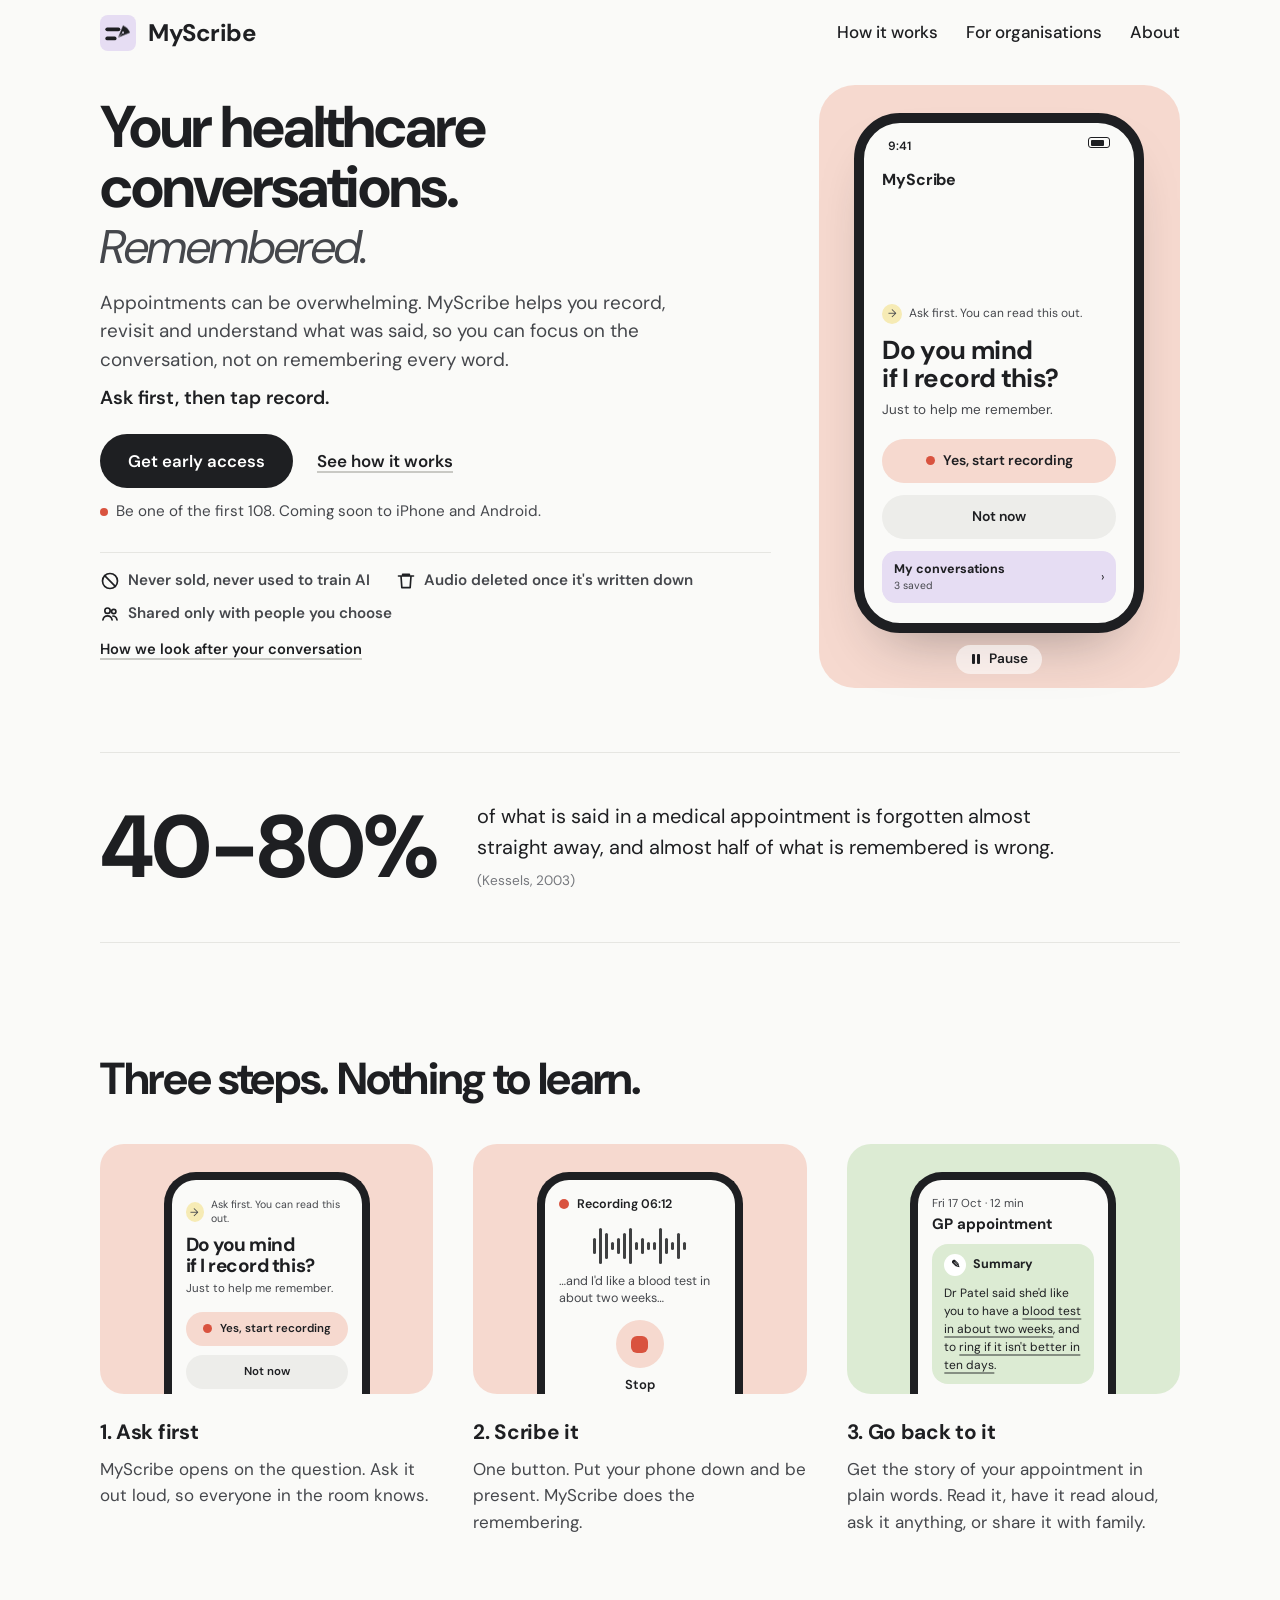
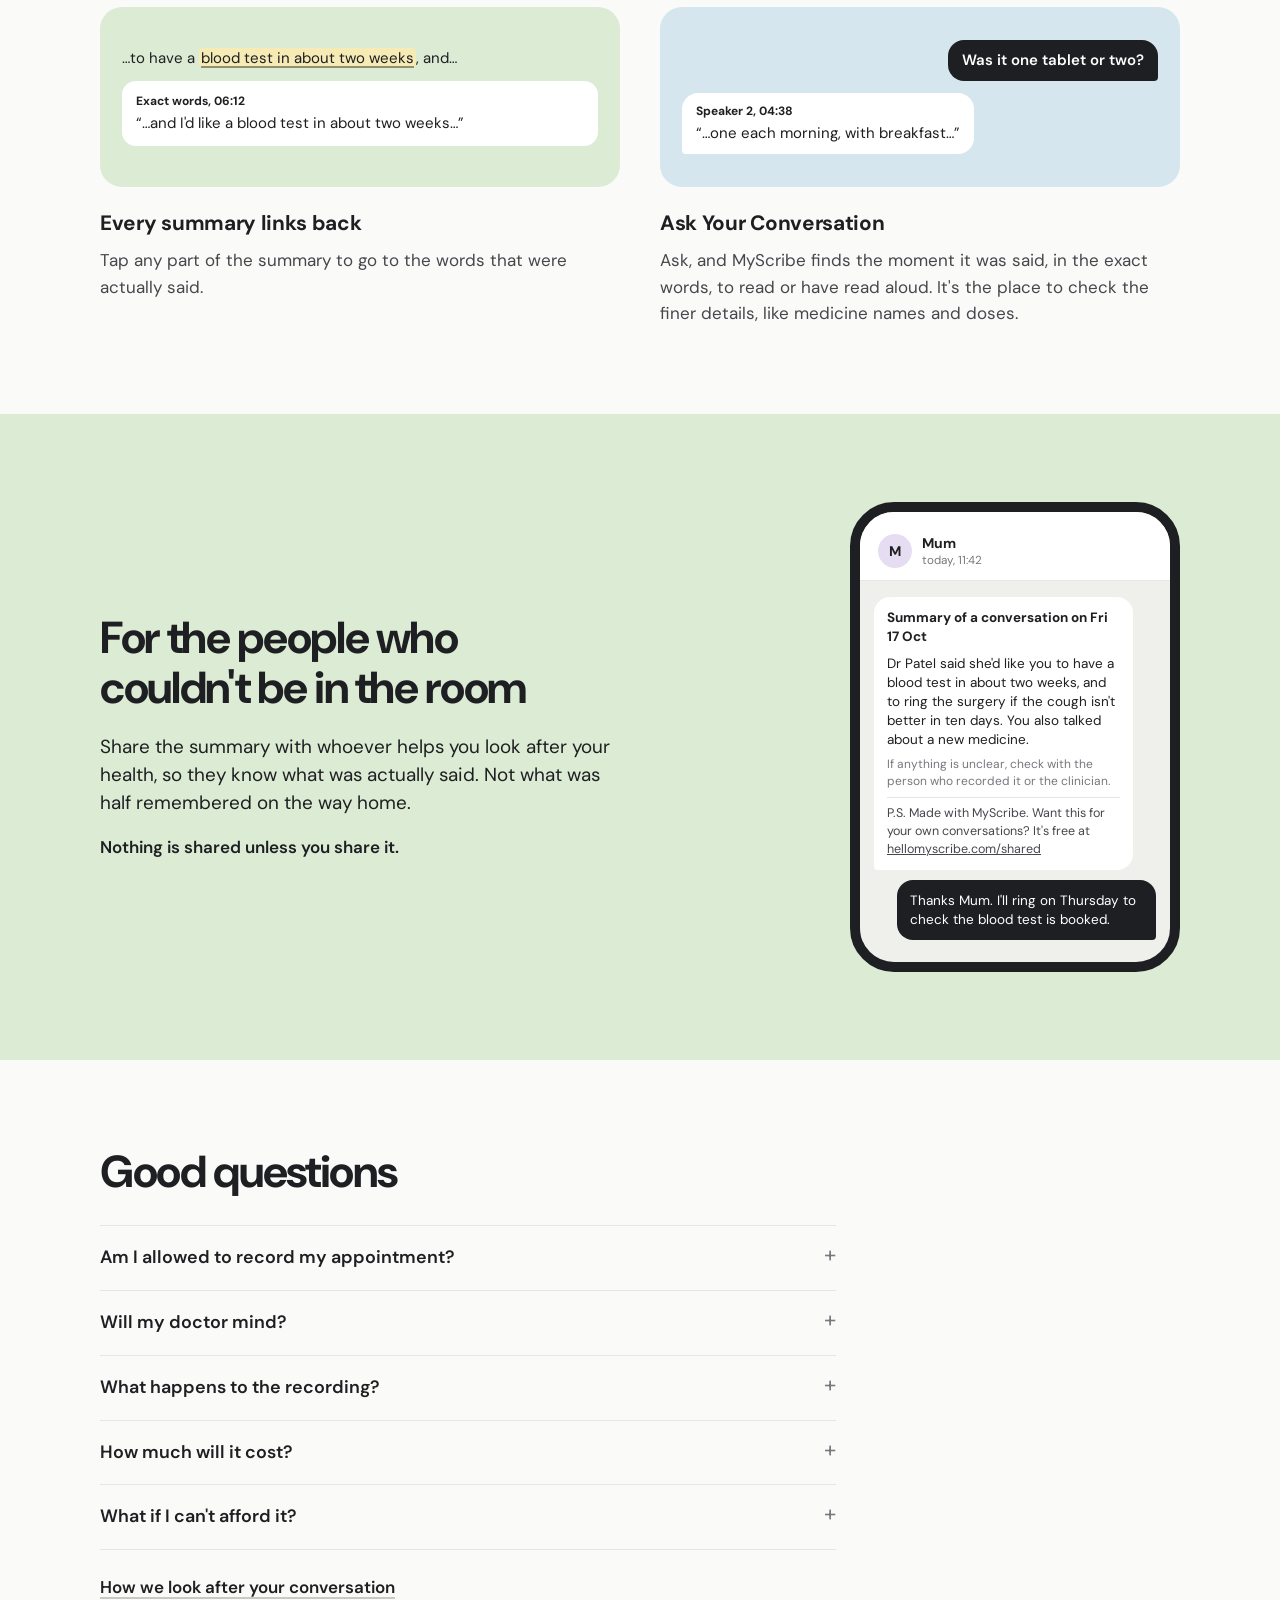
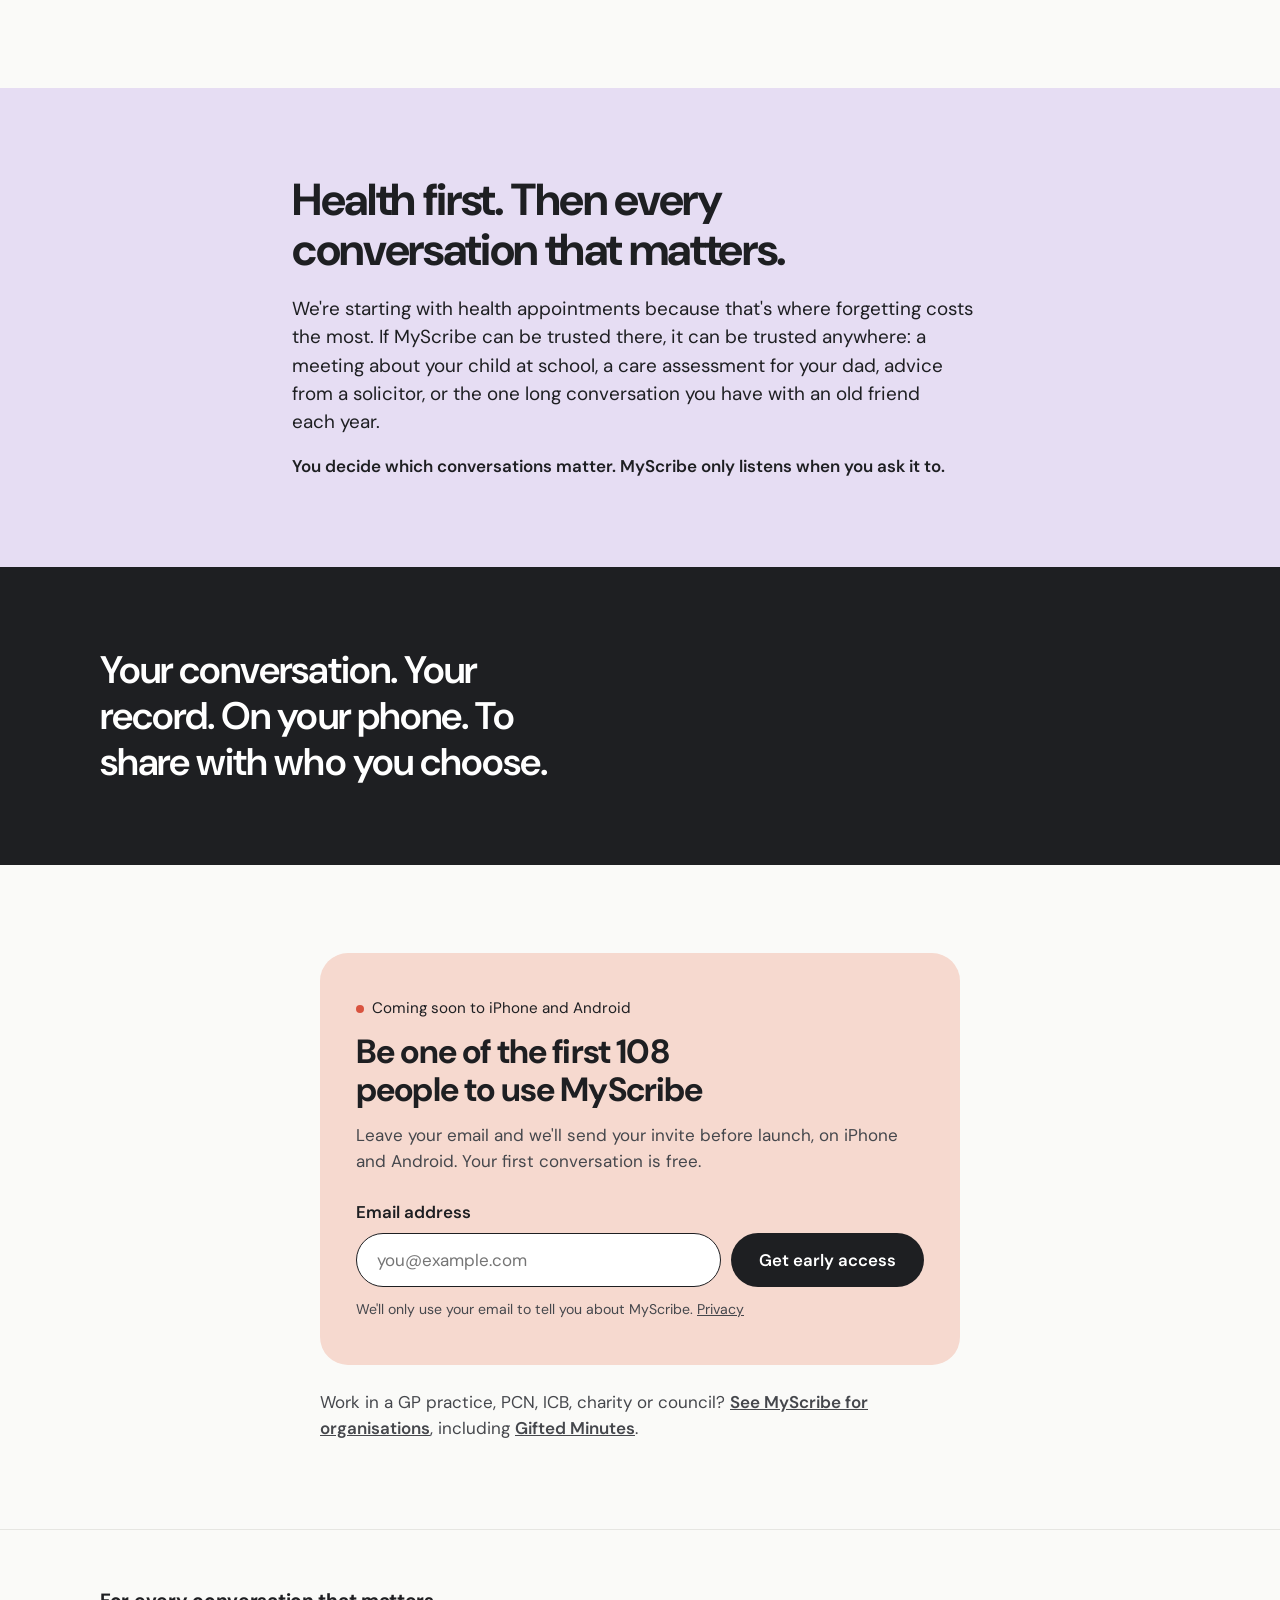
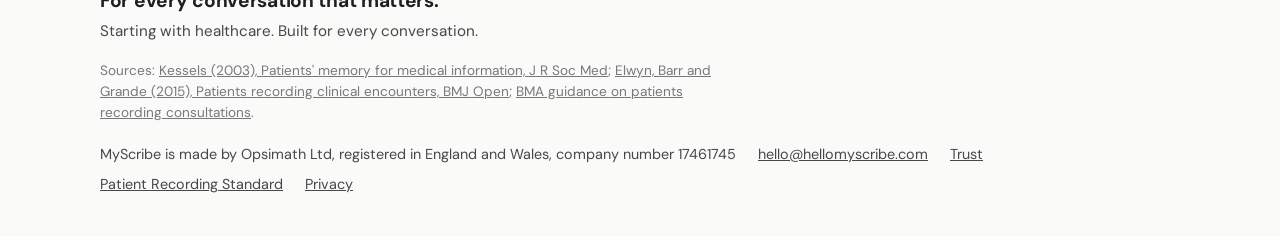
==== commit dd504bb2: "Update index.html" ====
--- a/index.html
+++ b/index.html
@@ -104,20 +104,45 @@
   .lead{max-width:46ch;font-size:1.18rem;margin-bottom:22px;text-wrap:pretty}
   .soon{margin-top:12px}
   .trust{margin-top:28px;padding-top:16px}
-  .hero-phone{padding:28px 20px}
+  .hero-phone{padding:28px 20px 14px}
   .hero-phone .phone{height:520px}
   .hero-phone .wave{height:56px;margin-top:8px}
 }
 
 @media (max-width:860px){
-  .hero{grid-template-columns:1fr;gap:44px;padding:12px 0 56px}
-  .h1{margin-bottom:18px}
+  /* Mobile: headline, one line, then the phone, so the question is on the first screen.
+     The button and trust lines follow straight after. */
+  .hero{grid-template-columns:1fr;gap:0;padding:8px 0 56px}
+  .hero-text{display:contents}
+  .h1{order:1;margin-bottom:16px}
   .lead{font-size:1.15rem;margin-bottom:24px}
+  .hero .lead-what{order:2;margin-bottom:22px}
+  .hero .lead-ask{display:none}
+  .hero-phone{order:3;padding:20px 16px 14px;border-radius:28px;margin-bottom:28px}
+  .hero-phone .phone{height:488px}
+  .hero-phone .wave{height:40px;margin-top:4px}
+  .hero-phone .words span{font-size:13px}
+  .hero-phone .words span:nth-child(4){display:none}
+  .hero-phone .stop-btn{width:56px;height:56px}
+  .hero-phone .stop-btn span{width:20px;height:20px}
+  .hero-phone .sum-card{padding:12px}
+  .hero-phone .sum-text{font-size:13px}
+  .actions{order:4}
+  .soon{order:5;margin-top:12px}
+  .trust{order:6}
+  .trust-more{order:7;justify-self:start}
   .actions .btn{width:100%}
   .actions .text-link{display:none}
-  .soon{justify-content:center;text-align:center;margin-top:12px}
-  .hero-phone{padding:36px 16px;border-radius:28px}
 }
+
+/* Play and pause for the phone demo (moving content needs a way to stop it) */
+.hero-phone{position:relative}
+.hero-phone .phone{overflow:hidden}
+.demo-toggle{display:flex;align-items:center;gap:7px;margin:12px auto 0;padding:6px 14px;border:0;border-radius:999px;background:rgba(255,255,255,.6);color:var(--ink);font:600 .85rem/1.2 var(--font);cursor:pointer}
+.demo-toggle:hover{background:#fff}
+.demo-toggle svg{width:12px;height:12px}
+.hero-phone.paused *{animation-play-state:paused!important}
+@media (prefers-reduced-motion:reduce){.demo-toggle{display:none}}
 
 /* Phone demo */
 .phone{width:290px;max-width:100%;margin:0 auto;border:10px solid var(--ink);border-radius:46px;background:var(--paper);padding:14px 18px 20px;height:560px;display:flex;flex-direction:column;box-shadow:0 30px 60px -30px rgba(30,31,34,.4)}
@@ -323,7 +348,7 @@
 <div class="hero-text">
 <h1 class="h1">Your healthcare conversations. <em>Remembered.</em></h1>
 <p class="lead lead-what">Appointments can be overwhelming. MyScribe helps you record, revisit and understand what was said, so you can focus on the conversation, not on remembering every word.</p>
-<p class="lead"><strong>Ask first, then tap record.</strong></p>
+<p class="lead lead-ask"><strong>Ask first, then tap record.</strong></p>
 <div class="actions">
 <a class="btn btn-primary" href="#waitlist">Get early access</a>
 <a class="text-link" href="/how-it-works">See how it works</a>
@@ -337,8 +362,8 @@
 <a class="text-link trust-more" href="/trust">How we look after your conversation</a>
 </div>
 
-<div class="hero-phone" data-scene="0" aria-hidden="true">
-<div class="phone">
+<div class="hero-phone" data-scene="0">
+<div class="phone" aria-hidden="true">
 <div class="phone-status"><span>9:41</span><span class="phone-battery"></span></div>
 <p class="phone-app">MyScribe</p>
 <div class="stage">
@@ -371,6 +396,7 @@
 </div>
 </div>
 </div>
+<button class="demo-toggle" type="button" aria-label="Pause the demo"><svg viewBox="0 0 12 12" aria-hidden="true"><rect x="2" y="1" width="3" height="10" rx="1" fill="currentColor"/><rect x="7" y="1" width="3" height="10" rx="1" fill="currentColor"/></svg><span>Pause</span></button>
 </div>
 </section>
 
@@ -558,7 +584,9 @@
   }
 })();
 
-// Hero phone: ask, press, record, words appear, gather into the summary
+// Hero phone: ask, press, record, words appear, gather into the summary.
+// Starts only when the phone is on screen, holds the question long enough to read,
+// plays twice, then rests on the question. The button pauses or replays it.
 (function () {
   var panel = document.querySelector('.hero-phone');
   if (!panel) return;
@@ -566,30 +594,55 @@
   var words = rec.querySelectorAll('.words span'), wordsBox = rec.querySelector('.words');
   var parts = sum.querySelectorAll('.sum-card, .ask-card, .sum-foot');
   var timeEl = rec.querySelector('.rec-time'), timers = [], clock;
+  var btn = panel.querySelector('.demo-toggle'), label = btn.querySelector('span');
+  var PLAYS = 2, played = 0, playing = false, stopped = false, inView = false;
+  var pauseIcon = btn.querySelector('svg').innerHTML;
+  var playIcon = '<path d="M3 1.5v9l7.5-4.5z" fill="currentColor"/>';
   if (window.matchMedia('(prefers-reduced-motion: reduce)').matches) return;
+
   function at(ms, fn) { timers.push(setTimeout(fn, ms)); }
   function show(scene, n) { [ask, rec, sum].forEach(function (s) { s.classList.toggle('is-on', s === scene); }); panel.setAttribute('data-scene', n); }
+  function setBtn(text, icon, aria) { label.textContent = text; btn.querySelector('svg').innerHTML = icon; btn.setAttribute('aria-label', aria); }
   function reset() {
     timers.forEach(clearTimeout); timers = []; clearInterval(clock);
     panel.classList.remove('press'); wordsBox.classList.remove('gather');
     words.forEach(function (w) { w.classList.remove('in'); });
     parts.forEach(function (p) { p.classList.remove('in'); });
     timeEl.textContent = '00:00';
+    show(ask, 0);
   }
+  function rest(text) { reset(); playing = false; panel.classList.add('paused'); setBtn(text, playIcon, 'Play the demo'); }
   function run() {
-    reset(); show(ask, 0);
-    at(2200, function () { panel.classList.add('press'); });
-    at(2700, function () {
+    reset(); playing = true; panel.classList.remove('paused'); setBtn('Pause', pauseIcon, 'Pause the demo');
+    var d = played === 0 ? 2300 : 0; // first time round, give people time to read the question
+    at(d + 2200, function () { panel.classList.add('press'); });
+    at(d + 2700, function () {
       panel.classList.remove('press'); show(rec, 1);
       var s = 0; clock = setInterval(function () { s += 7; timeEl.textContent = '0' + Math.floor(s / 60) + ':' + ('0' + s % 60).slice(-2); }, 400);
     });
-    words.forEach(function (w, i) { at(3300 + i * 1000, function () { w.classList.add('in'); }); });
-    at(7800, function () { clearInterval(clock); wordsBox.classList.add('gather'); });
-    at(8700, function () { show(sum, 2); });
-    parts.forEach(function (p, i) { at(9100 + i * 800, function () { p.classList.add('in'); }); });
-    at(17000, run);
+    words.forEach(function (w, i) { at(d + 3300 + i * 1000, function () { w.classList.add('in'); }); });
+    at(d + 7800, function () { clearInterval(clock); wordsBox.classList.add('gather'); });
+    at(d + 8700, function () { show(sum, 2); });
+    parts.forEach(function (p, i) { at(d + 9100 + i * 800, function () { p.classList.add('in'); }); });
+    at(d + 17000, function () {
+      played++;
+      if (played < PLAYS) run(); else { stopped = true; rest('Play again'); }
+    });
   }
-  run();
+
+  btn.addEventListener('click', function () {
+    if (playing) { stopped = true; rest('Play'); }
+    else { stopped = false; played = Math.min(played, PLAYS - 1); run(); }
+  });
+
+  // Only play while the phone is on screen
+  if ('IntersectionObserver' in window) {
+    new IntersectionObserver(function (entries) {
+      inView = entries[0].isIntersecting;
+      if (inView && !playing && !stopped) run();
+      else if (!inView && playing) { reset(); playing = false; }
+    }, { threshold: 0.5 }).observe(panel);
+  } else { run(); }
 })();
 </script>
 </body>
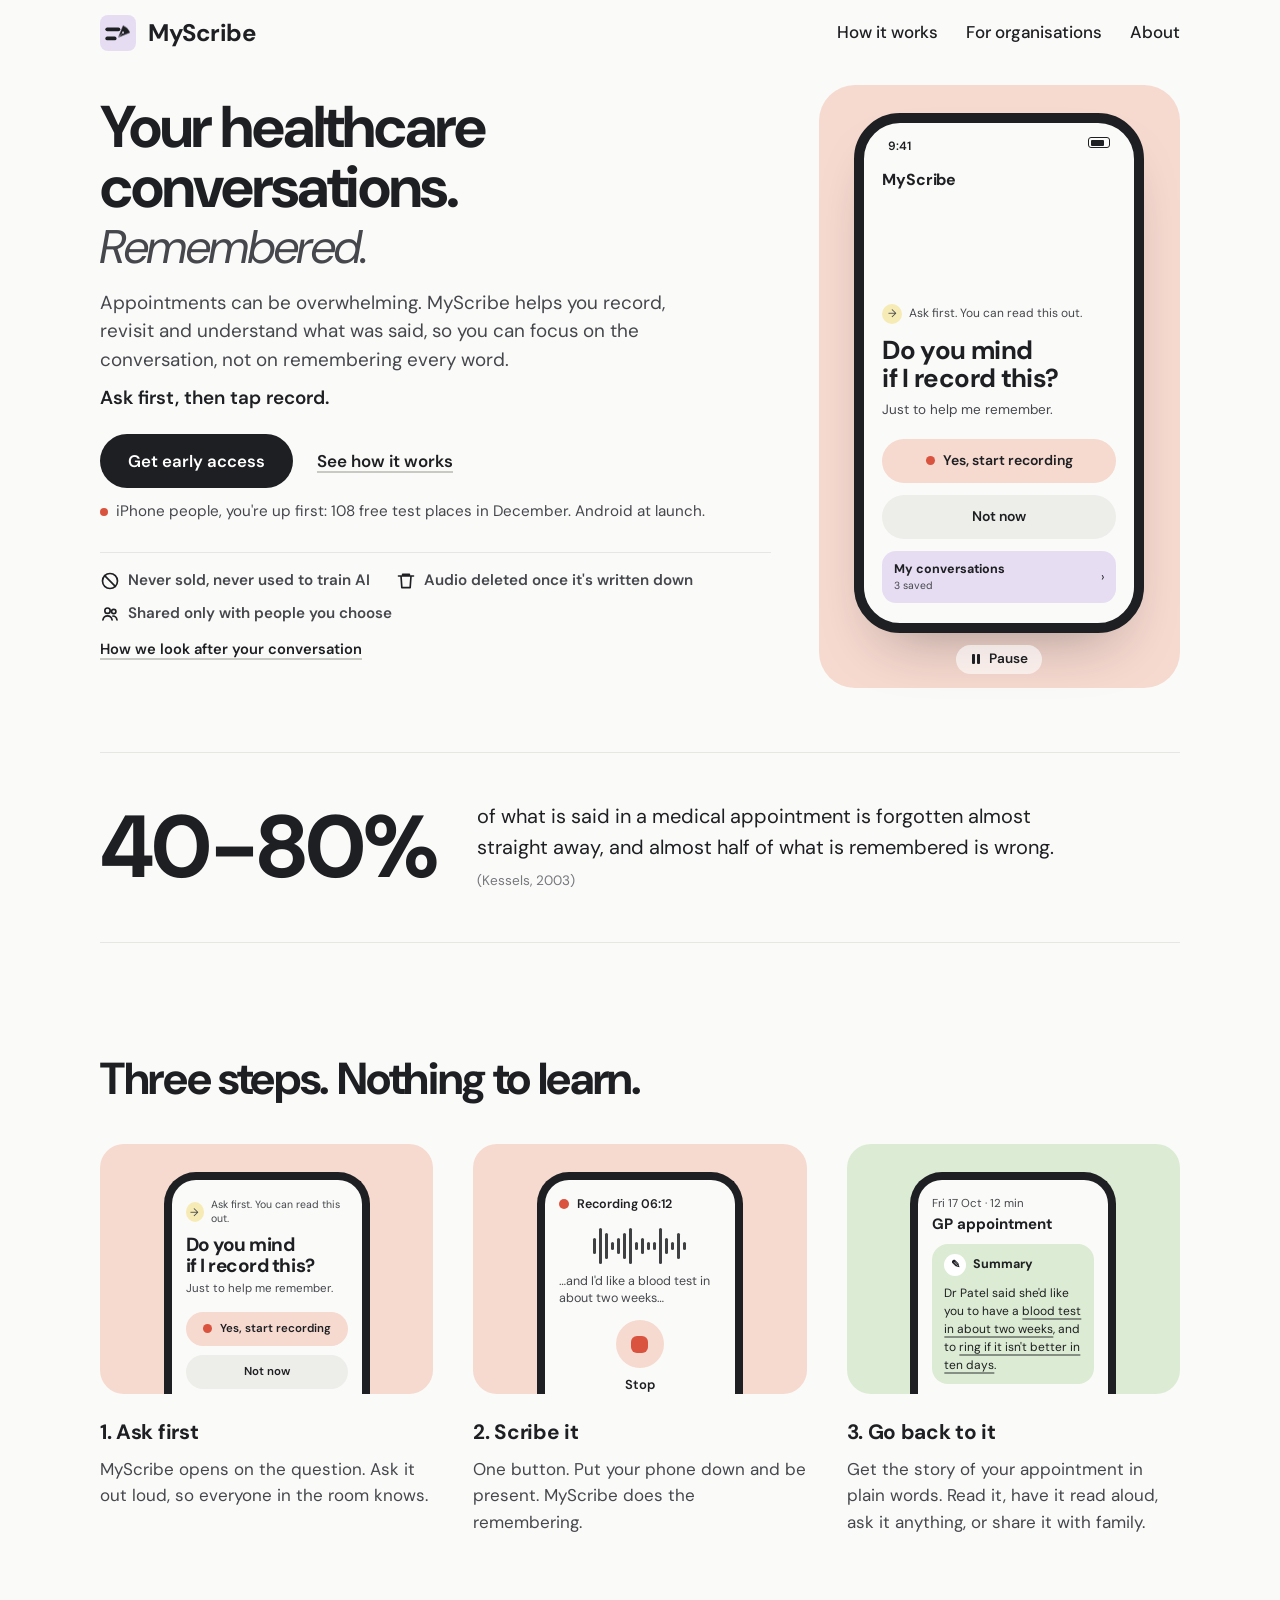
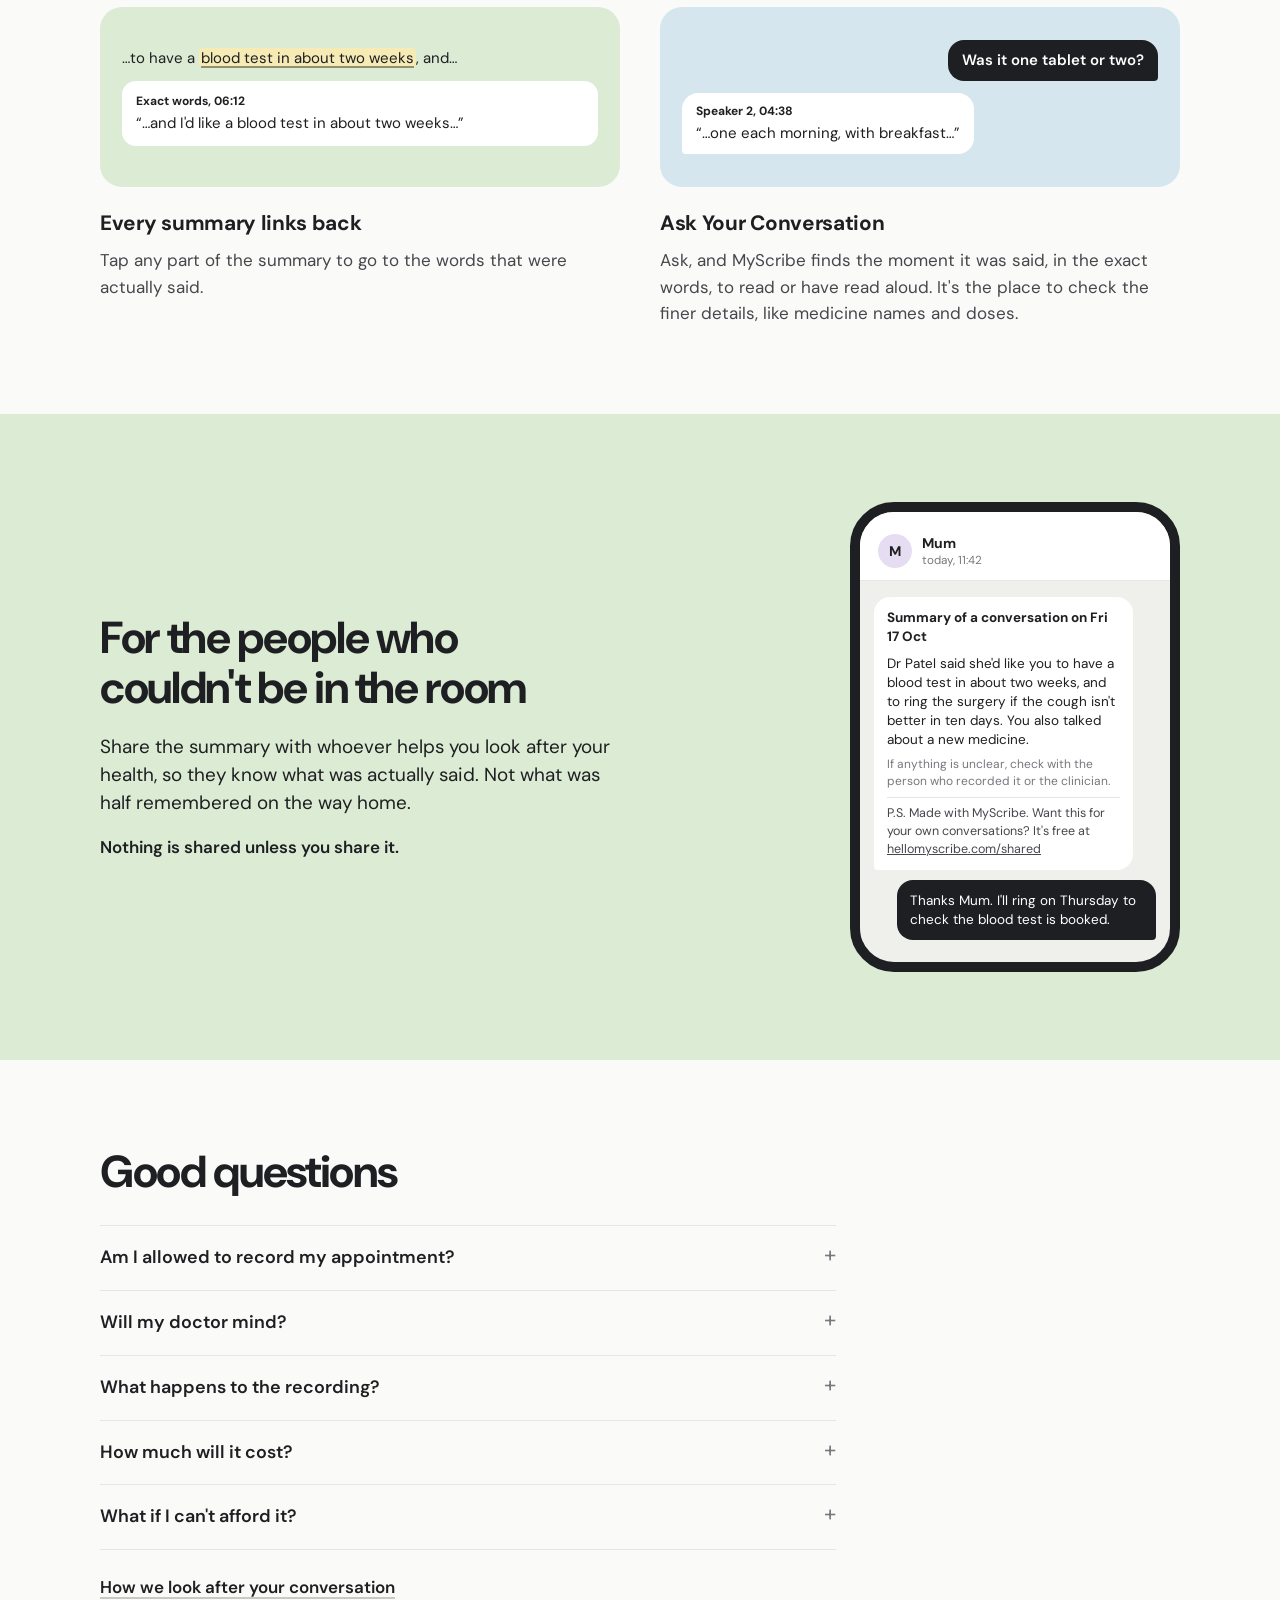
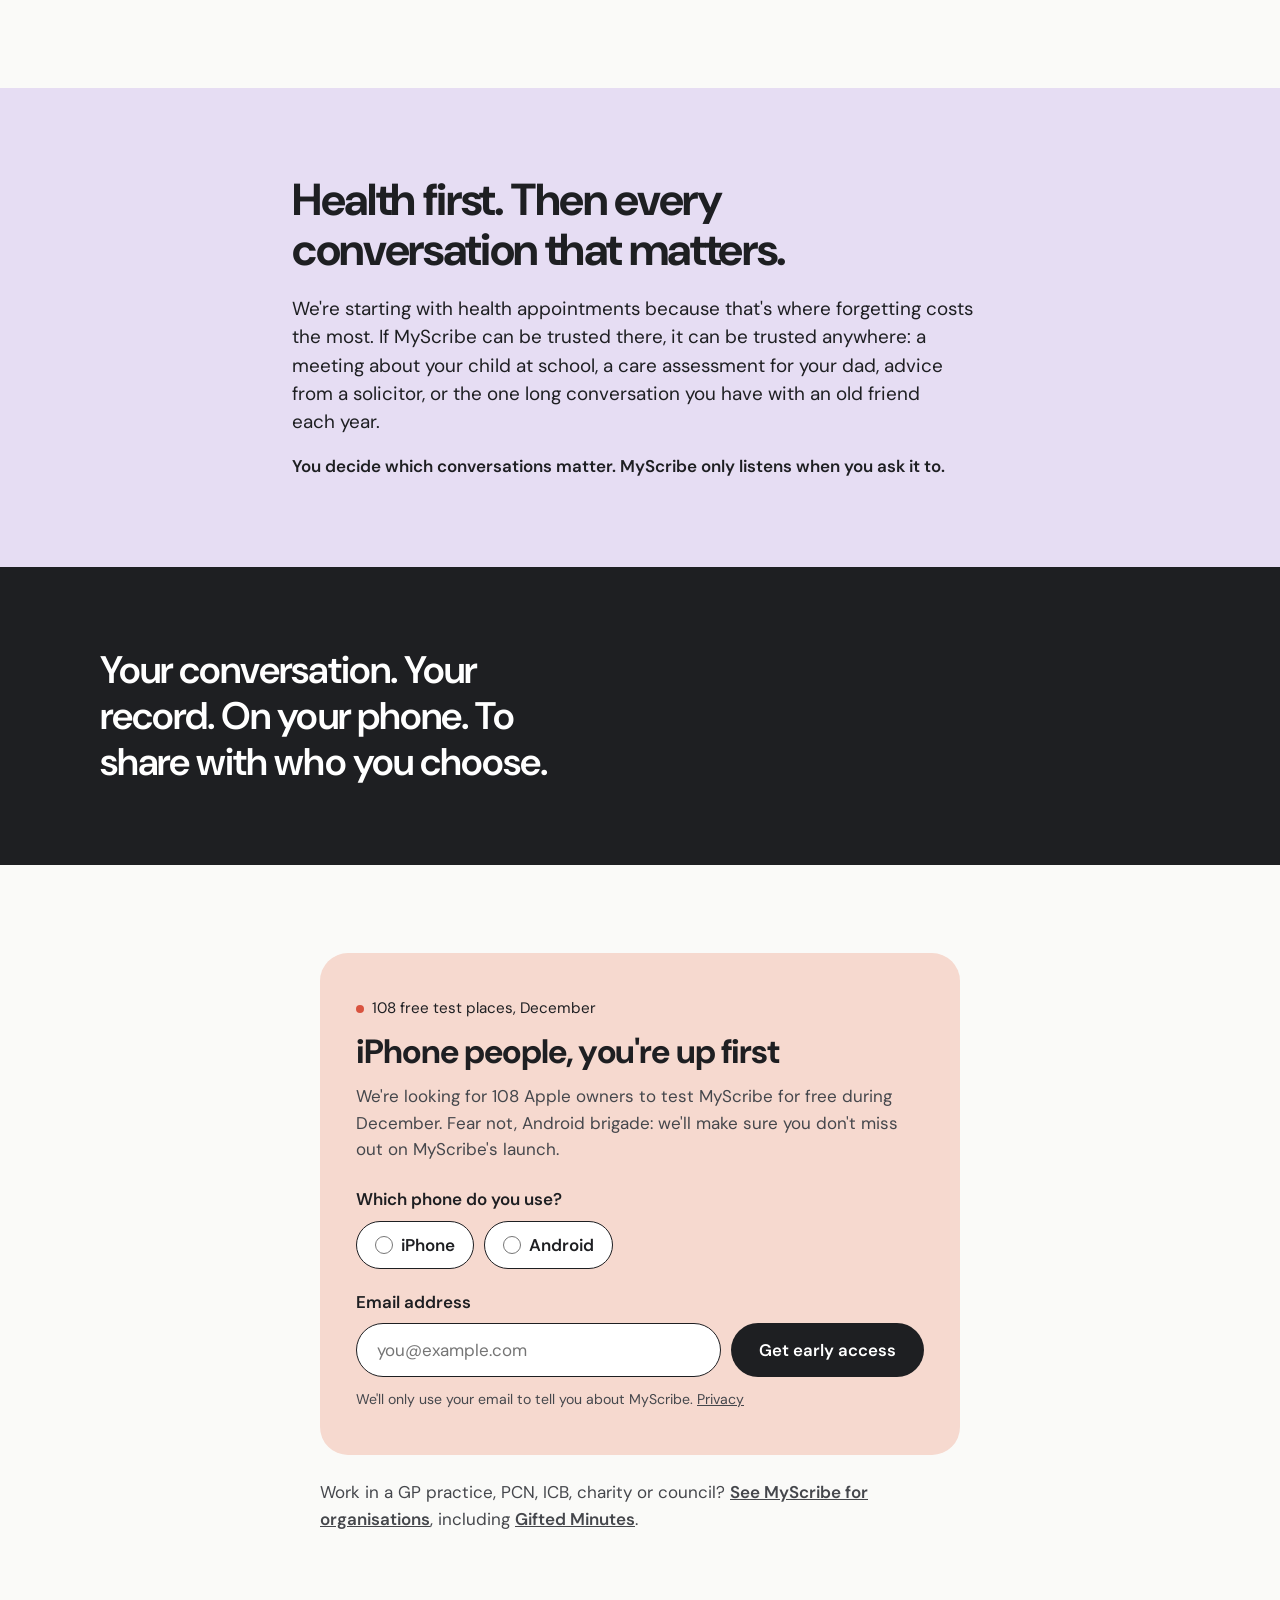
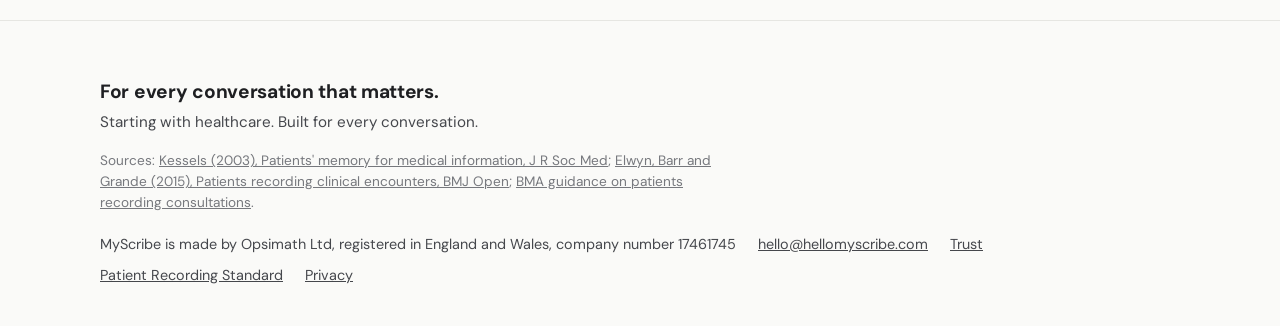
==== commit ba877538: "Update index.html" ====
--- a/index.html
+++ b/index.html
@@ -280,6 +280,10 @@
 .field input{flex:1 1 220px;min-height:54px;border:1.5px solid var(--ink);border-radius:999px;padding:0 20px;font:inherit;background:#fff}
 .field .btn{flex:0 0 auto}
 @media (max-width:640px){.field .btn{width:100%}}
+.phone-pick{border:0;margin:0 0 20px;padding:0;display:flex;flex-wrap:wrap;gap:10px}
+.phone-pick legend{font-weight:600;margin-bottom:8px;padding:0;width:100%}
+.form .phone-pick label{display:flex;align-items:center;gap:8px;margin:0;background:#fff;border:1.5px solid var(--ink);border-radius:999px;padding:10px 18px;font-weight:600;cursor:pointer}
+.phone-pick input{accent-color:var(--ink);width:18px;height:18px;margin:0}
 .form-note{font-size:.88rem;color:var(--ink-soft);margin-top:12px}
 .hidden{display:none}
 .org-line{max-width:640px;margin:24px auto 0;color:var(--ink-soft)}
@@ -353,7 +357,7 @@
 <a class="btn btn-primary" href="#waitlist">Get early access</a>
 <a class="text-link" href="/how-it-works">See how it works</a>
 </div>
-<p class="soon">Be one of the first 108. Coming soon to iPhone and Android.</p>
+<p class="soon">iPhone people, you're up first: 108 free test places in December. Android at launch.</p>
 <ul class="trust" aria-label="How we look after your conversation">
 <li><svg viewBox="0 0 24 24" fill="none" stroke="currentColor" stroke-width="2" stroke-linecap="round" stroke-linejoin="round" aria-hidden="true"><circle cx="12" cy="12" r="9"/><path d="M5.6 5.6l12.8 12.8"/></svg>Never sold, never used to train AI</li>
 <li><svg viewBox="0 0 24 24" fill="none" stroke="currentColor" stroke-width="2" stroke-linecap="round" stroke-linejoin="round" aria-hidden="true"><path d="M3 6h18M8 6V4h8v2M6 6l1 14h10l1-14"/></svg>Audio deleted once it's written down</li>
@@ -527,12 +531,17 @@
 <section class="section" id="waitlist">
 <div class="wrap">
 <div class="waitlist">
-<p class="soon">Coming soon to iPhone and Android</p>
-<h2>Be one of the first 108 people to use MyScribe</h2>
-<p class="soft">Leave your email and we'll send your invite before launch, on iPhone and Android. Your first conversation is free.</p>
+<p class="soon">108 free test places, December</p>
+<h2>iPhone people, you're up first</h2>
+<p class="soft">We're looking for 108 Apple owners to test MyScribe for free during December. Fear not, Android brigade: we'll make sure you don't miss out on MyScribe's launch.</p>
 <form class="form" name="waitlist" method="POST" action="/waitlist-thanks" data-netlify="true" netlify-honeypot="bot-field">
 <input type="hidden" name="form-name" value="waitlist">
 <p class="hidden"><label>Leave this empty <input name="bot-field"></label></p>
+<fieldset class="phone-pick">
+<legend>Which phone do you use?</legend>
+<label><input type="radio" name="phone" value="iPhone" required> iPhone</label>
+<label><input type="radio" name="phone" value="Android"> Android</label>
+</fieldset>
 <label for="email">Email address</label>
 <div class="field">
 <input id="email" name="email" type="email" autocomplete="email" placeholder="you@example.com" required>
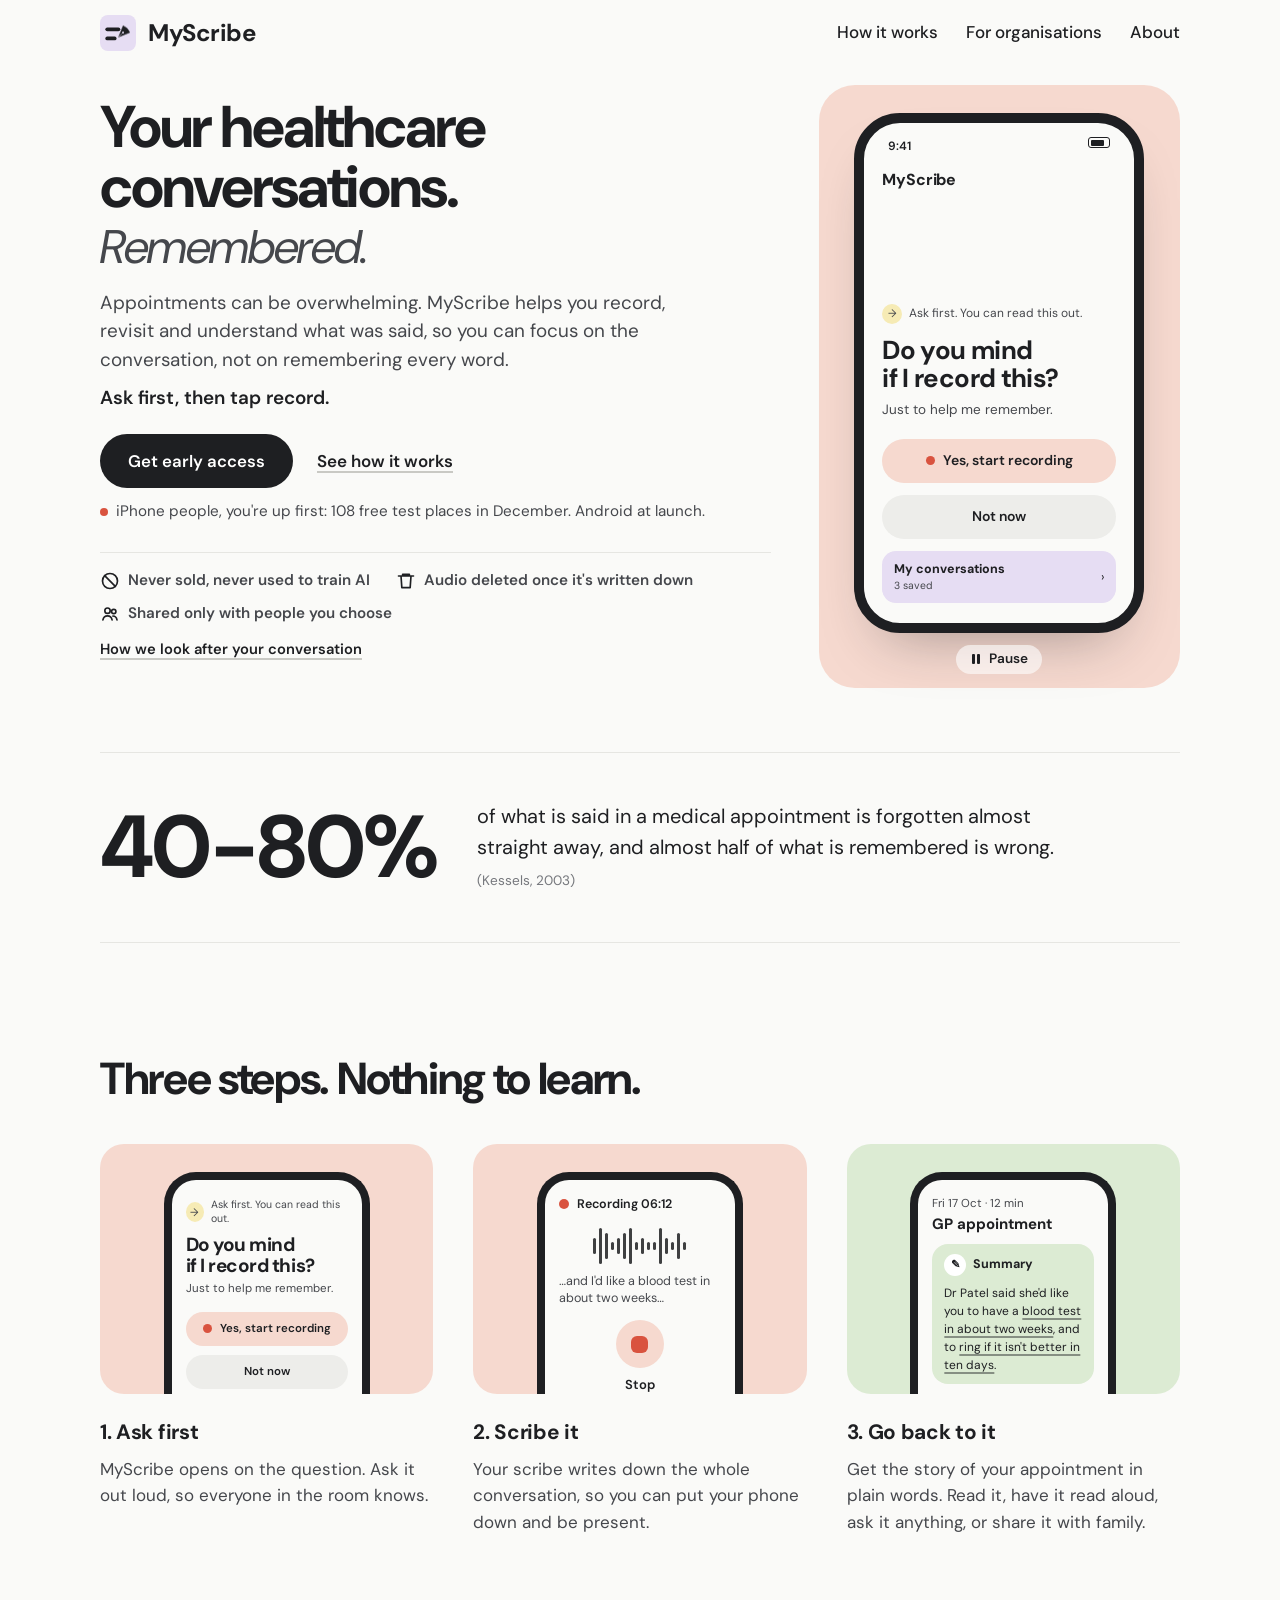
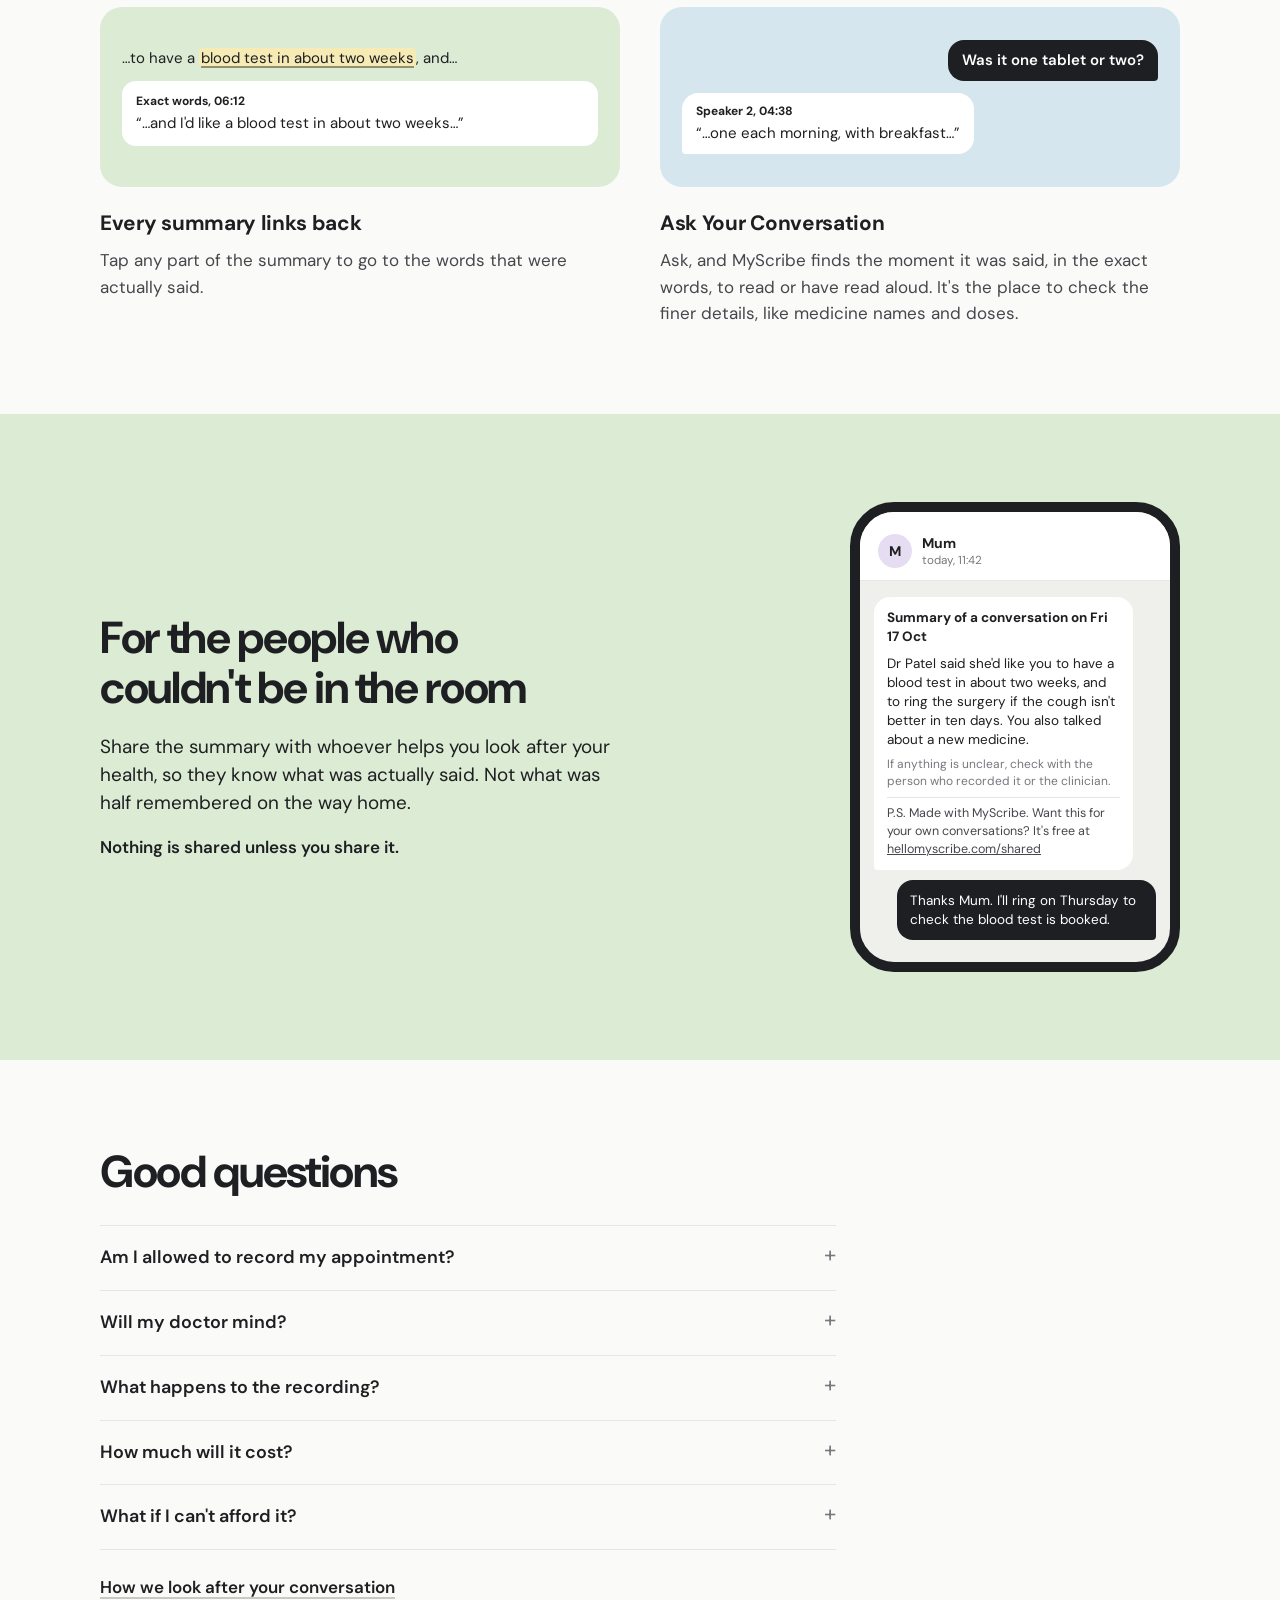
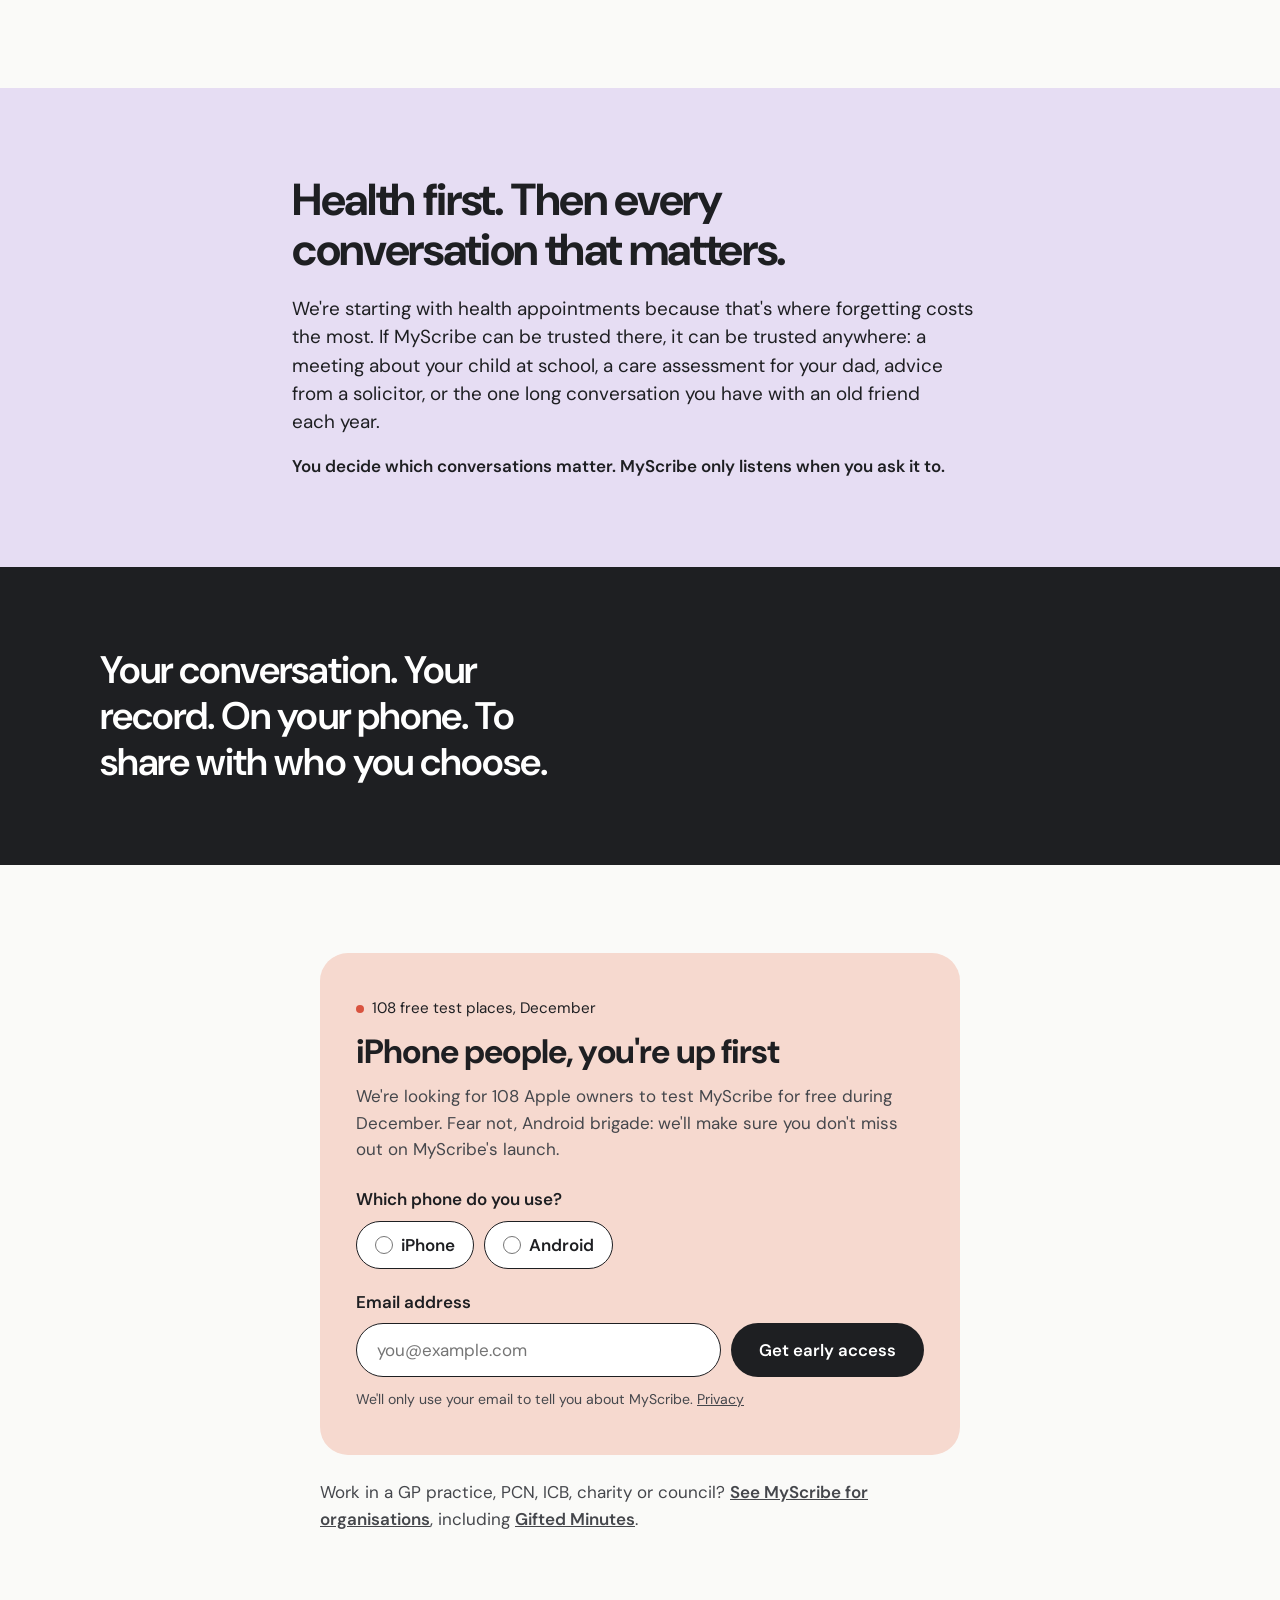
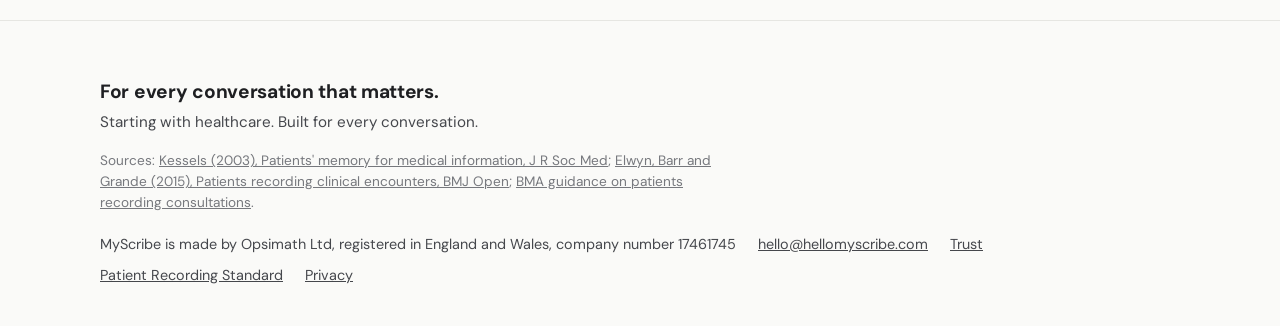
==== commit 015be700: "Update index.html" ====
--- a/index.html
+++ b/index.html
@@ -433,7 +433,7 @@
 <p class="soft">…and I'd like a blood test in about two weeks…</p>
 <div class="stop"><span class="stop-btn"><span></span></span><span>Stop</span></div>
 </div></div>
-<h3>2. Scribe it</h3><p class="soft">One button. Put your phone down and be present. MyScribe does the remembering.</p>
+<h3>2. Scribe it</h3><p class="soft">Your scribe writes down the whole conversation, so you can put your phone down and be present.</p>
 </li>
 <li>
 <div class="shot shot-sage" aria-hidden="true"><div class="mini">
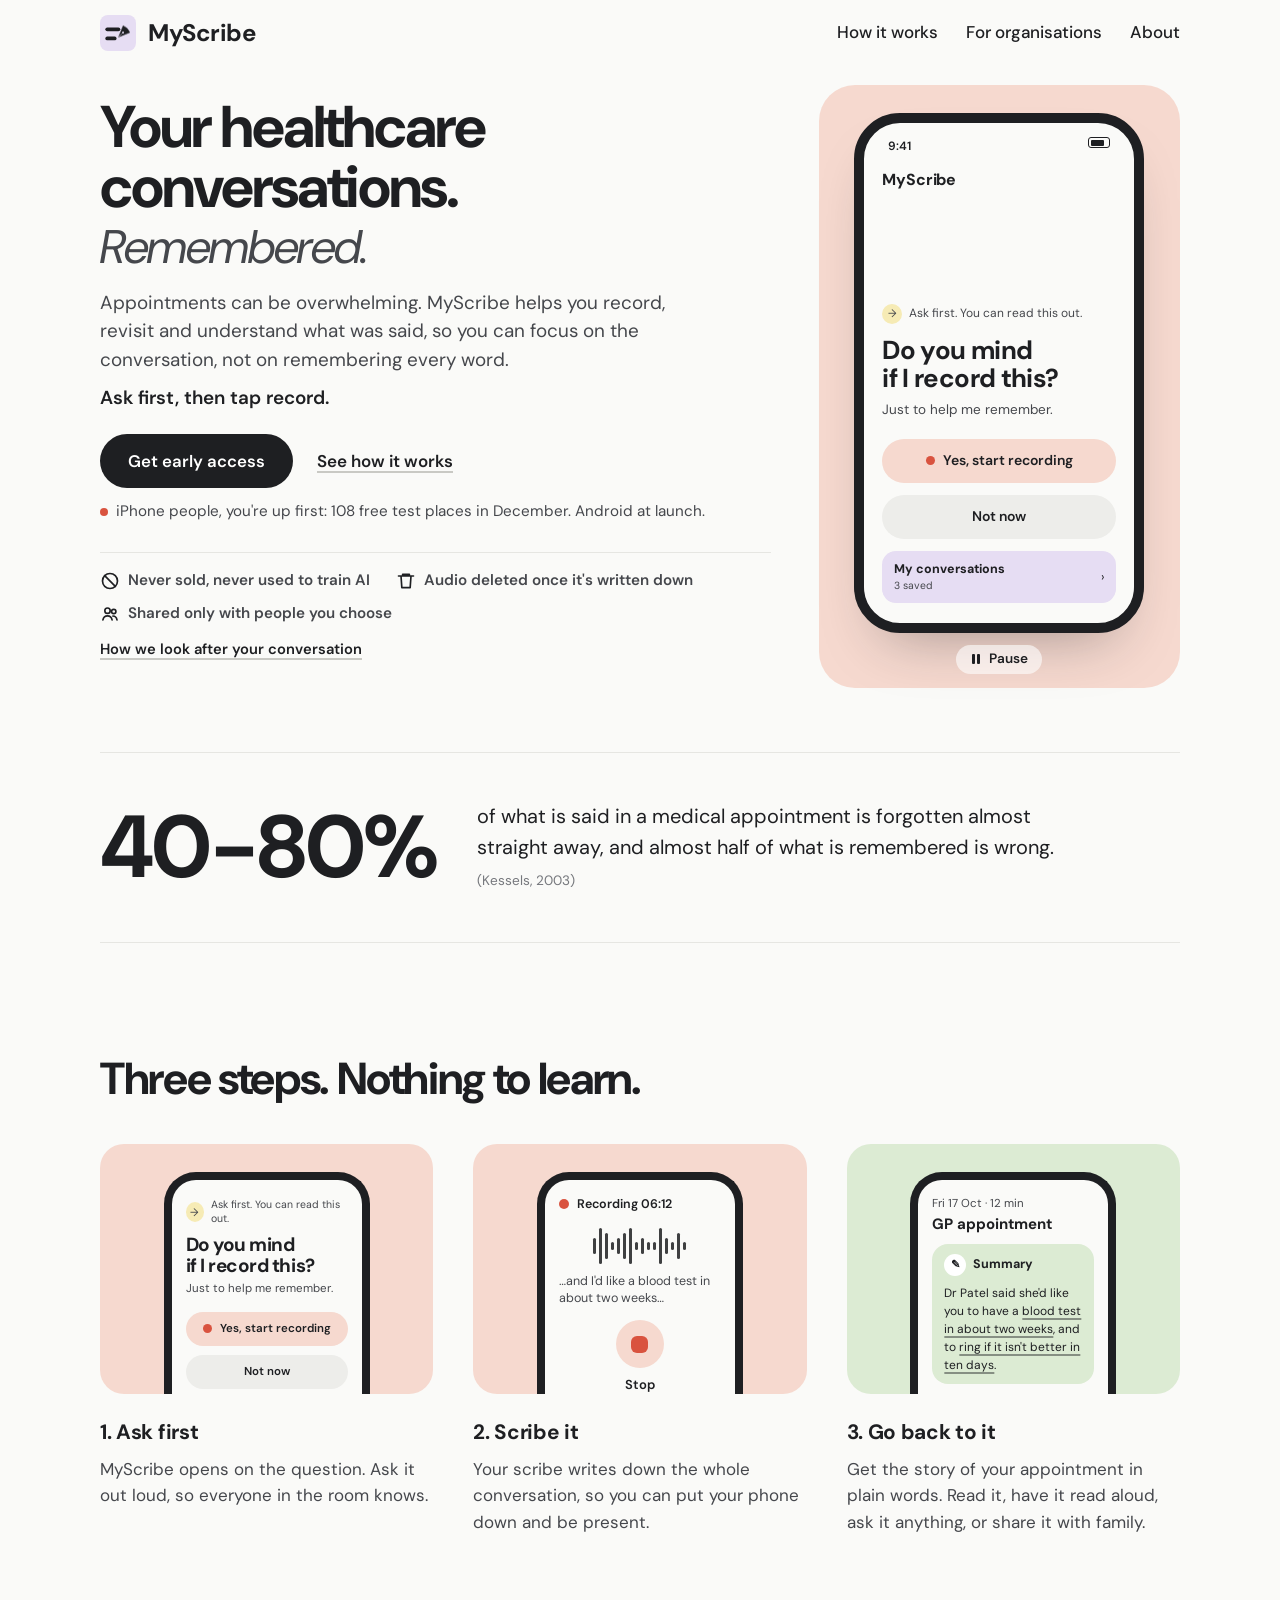
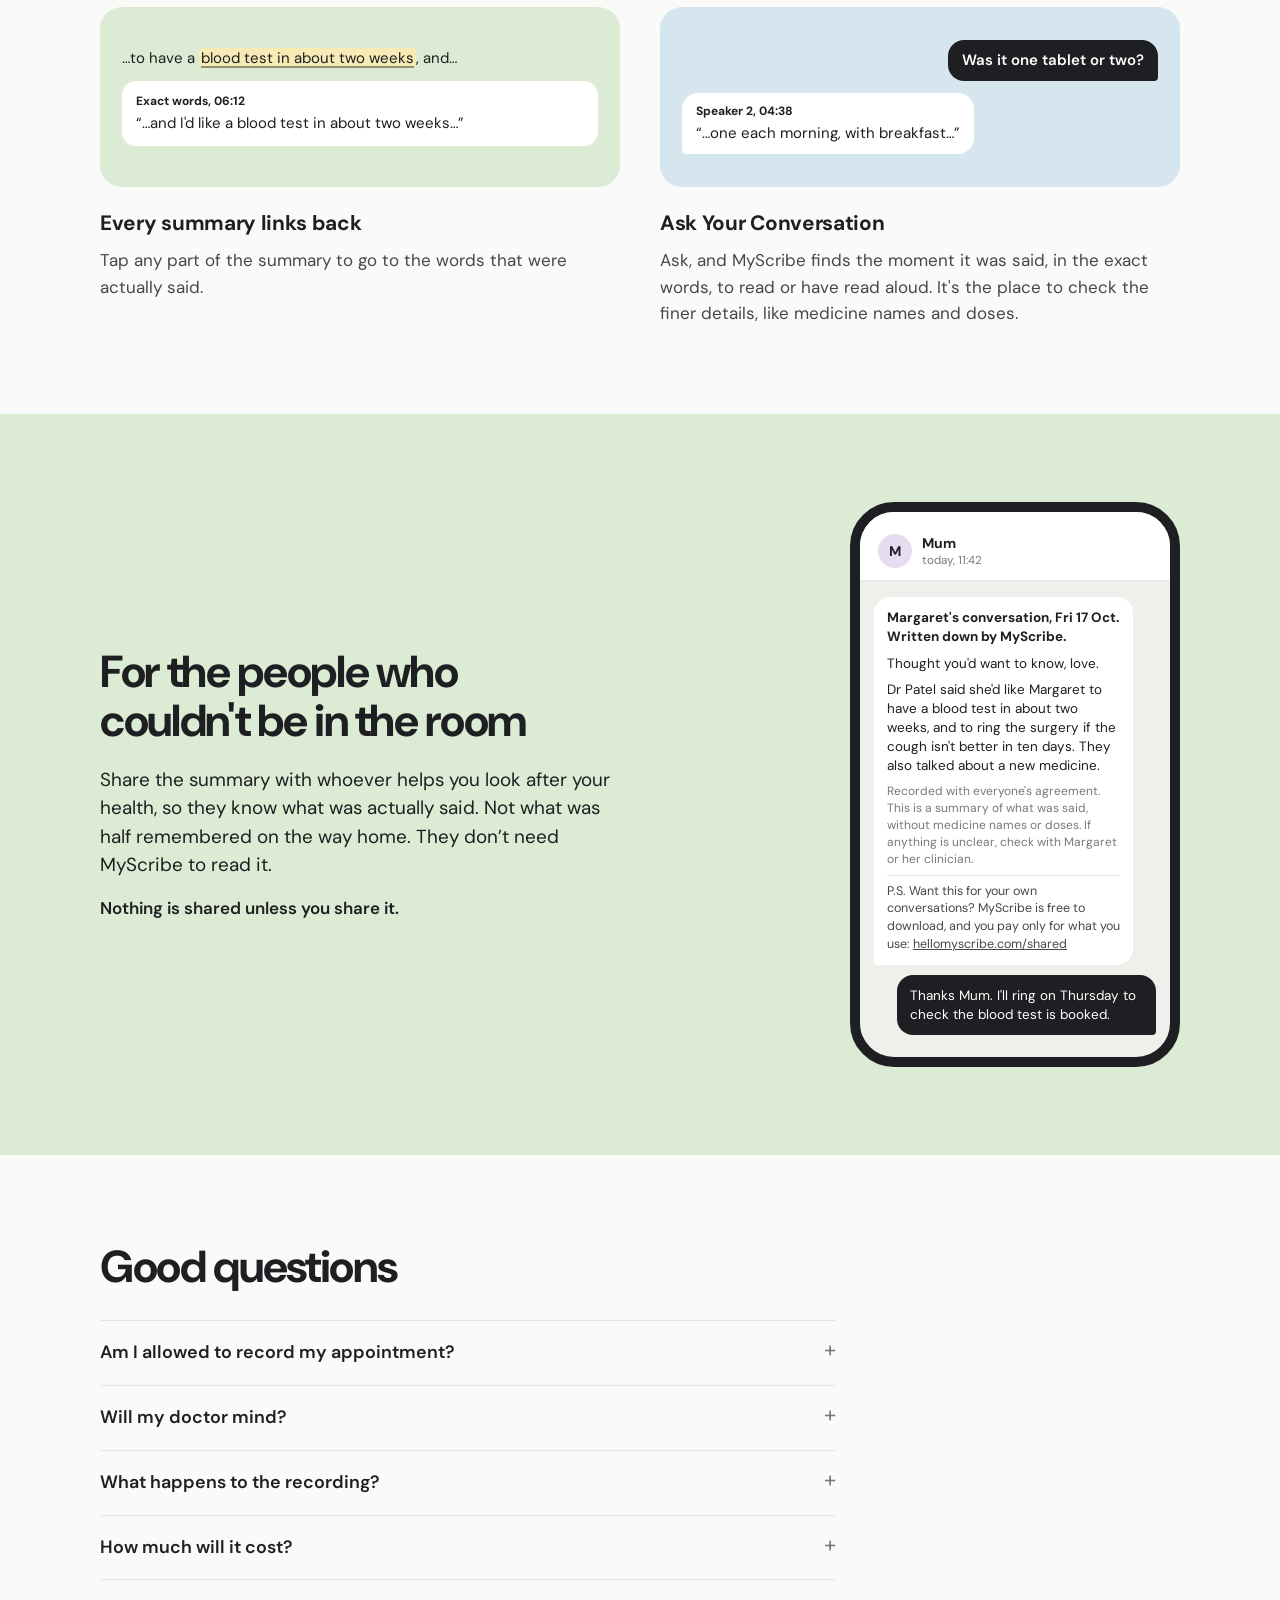
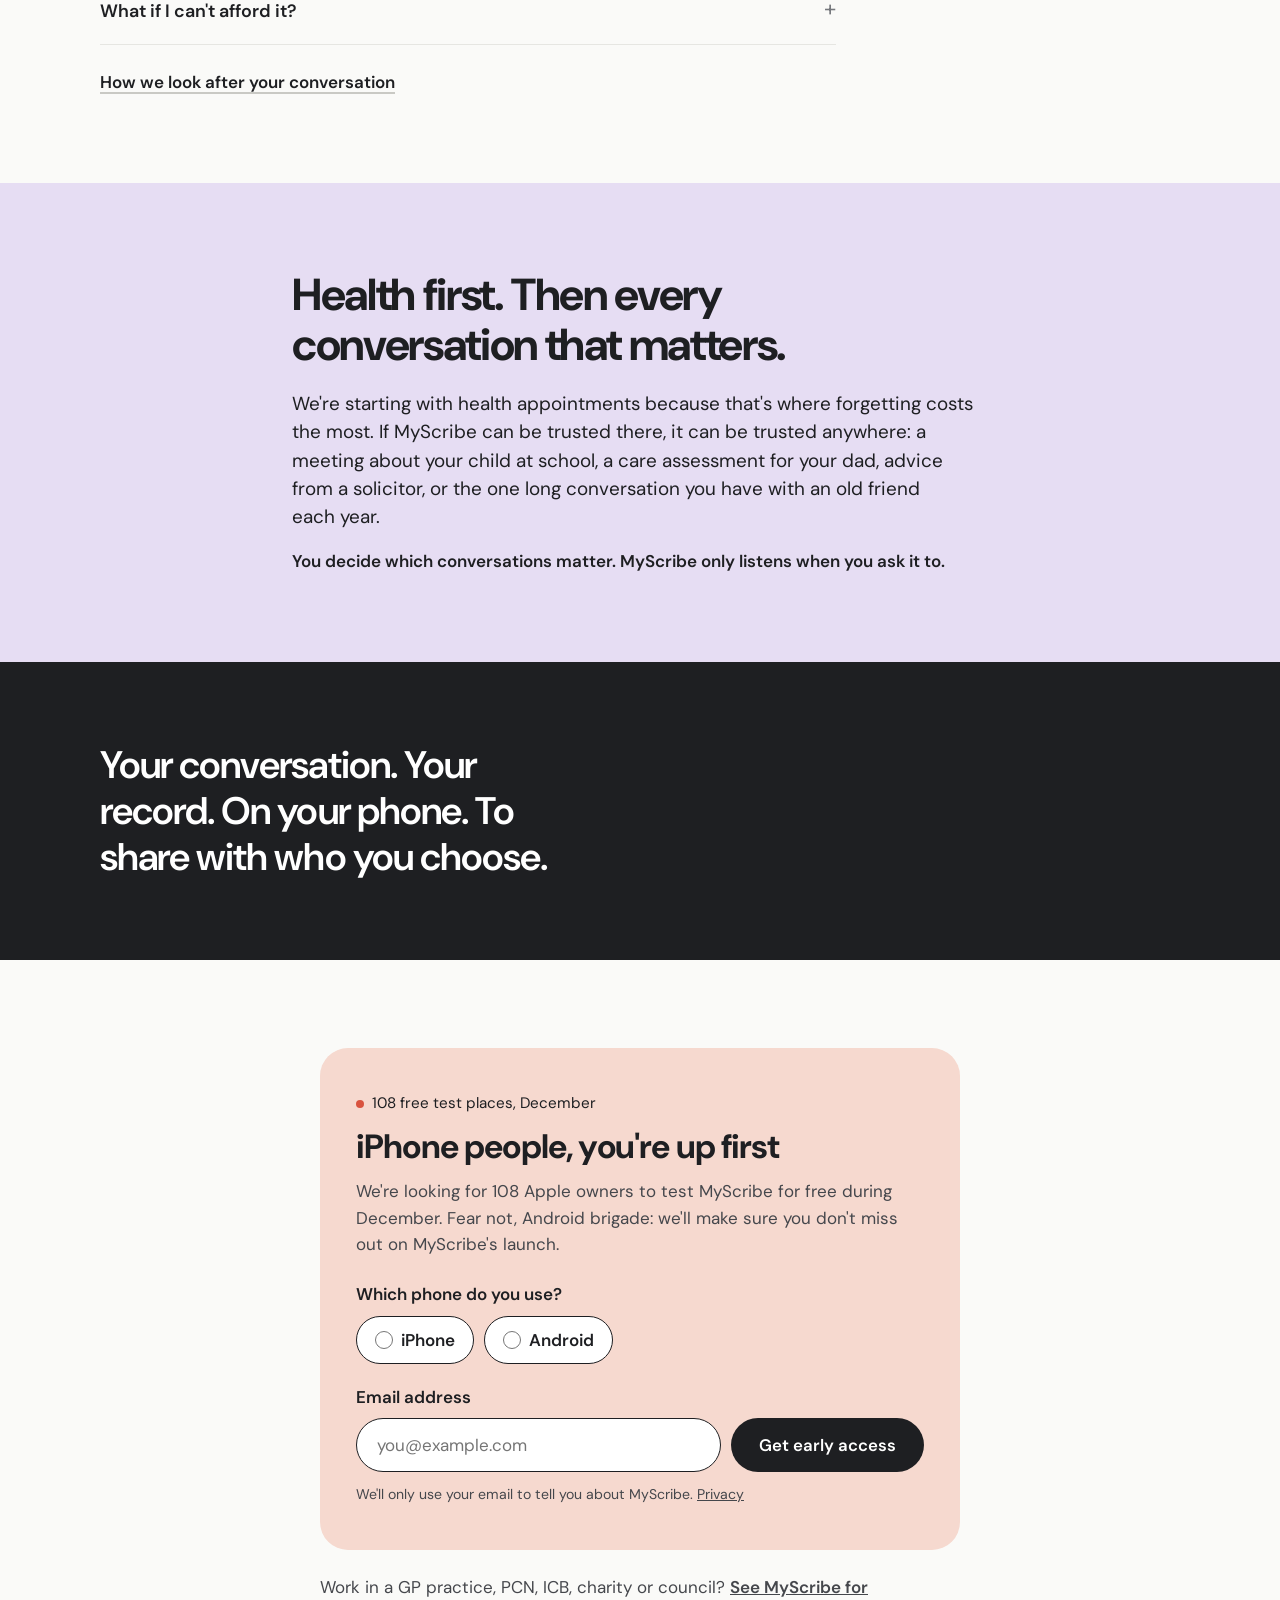
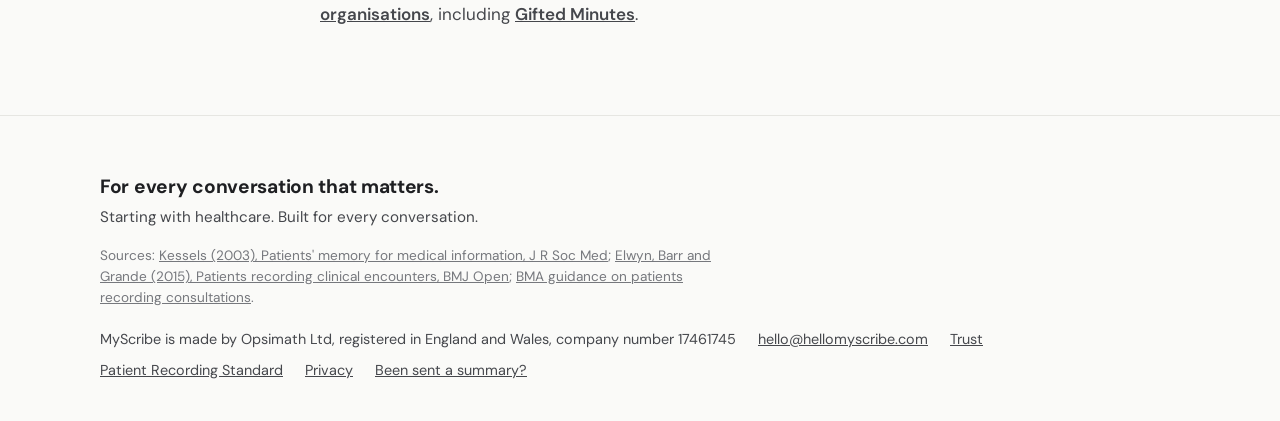
==== commit 2be4d98d: "Update index.html" ====
--- a/index.html
+++ b/index.html
@@ -471,16 +471,17 @@
 <div class="wrap family">
 <div class="family-text">
 <h2 class="h2">For the people who couldn't be in the room</h2>
-<p class="lead">Share the summary with whoever helps you look after your health, so they know what was actually said. Not what was half remembered on the way home.</p>
+<p class="lead">Share the summary with whoever helps you look after your health, so they know what was actually said. Not what was half remembered on the way home. They don&#8217;t need MyScribe to read it.</p>
 <p class="note">Nothing is shared unless you share it.</p>
 </div>
 <div class="chat" aria-hidden="true">
 <div class="chat-top"><span class="av">M</span><span><strong>Mum</strong><br><small>today, 11:42</small></span></div>
 <div class="chat-body">
-<div class="cb cb-in"><p><strong>Summary of a conversation on Fri 17 Oct</strong></p>
-<p>Dr Patel said she'd like you to have a blood test in about two weeks, and to ring the surgery if the cough isn't better in ten days. You also talked about a new medicine.</p>
-<p class="cb-foot">If anything is unclear, check with the person who recorded it or the clinician.</p>
-<p class="cb-ps">P.S. Made with MyScribe. Want this for your own conversations? It's free at <span>hellomyscribe.com/shared</span></p></div>
+<div class="cb cb-in"><p><strong>Margaret's conversation, Fri 17 Oct. Written down by MyScribe.</strong></p>
+<p>Thought you'd want to know, love.</p>
+<p>Dr Patel said she'd like Margaret to have a blood test in about two weeks, and to ring the surgery if the cough isn't better in ten days. They also talked about a new medicine.</p>
+<p class="cb-foot">Recorded with everyone's agreement. This is a summary of what was said, without medicine names or doses. If anything is unclear, check with Margaret or her clinician.</p>
+<p class="cb-ps">P.S. Want this for your own conversations? MyScribe is free to download, and you pay only for what you use: <span>hellomyscribe.com/shared</span></p></div>
 <div class="cb cb-out"><p>Thanks Mum. I'll ring on Thursday to check the blood test is booked.</p></div>
 </div>
 </div>
@@ -566,6 +567,7 @@
 <a href="/trust">Trust</a>
 <a href="/standard">Patient Recording Standard</a>
 <a href="/privacy">Privacy</a>
+<a href="/shared">Been sent a summary?</a>
 </div>
 </div>
 </footer>
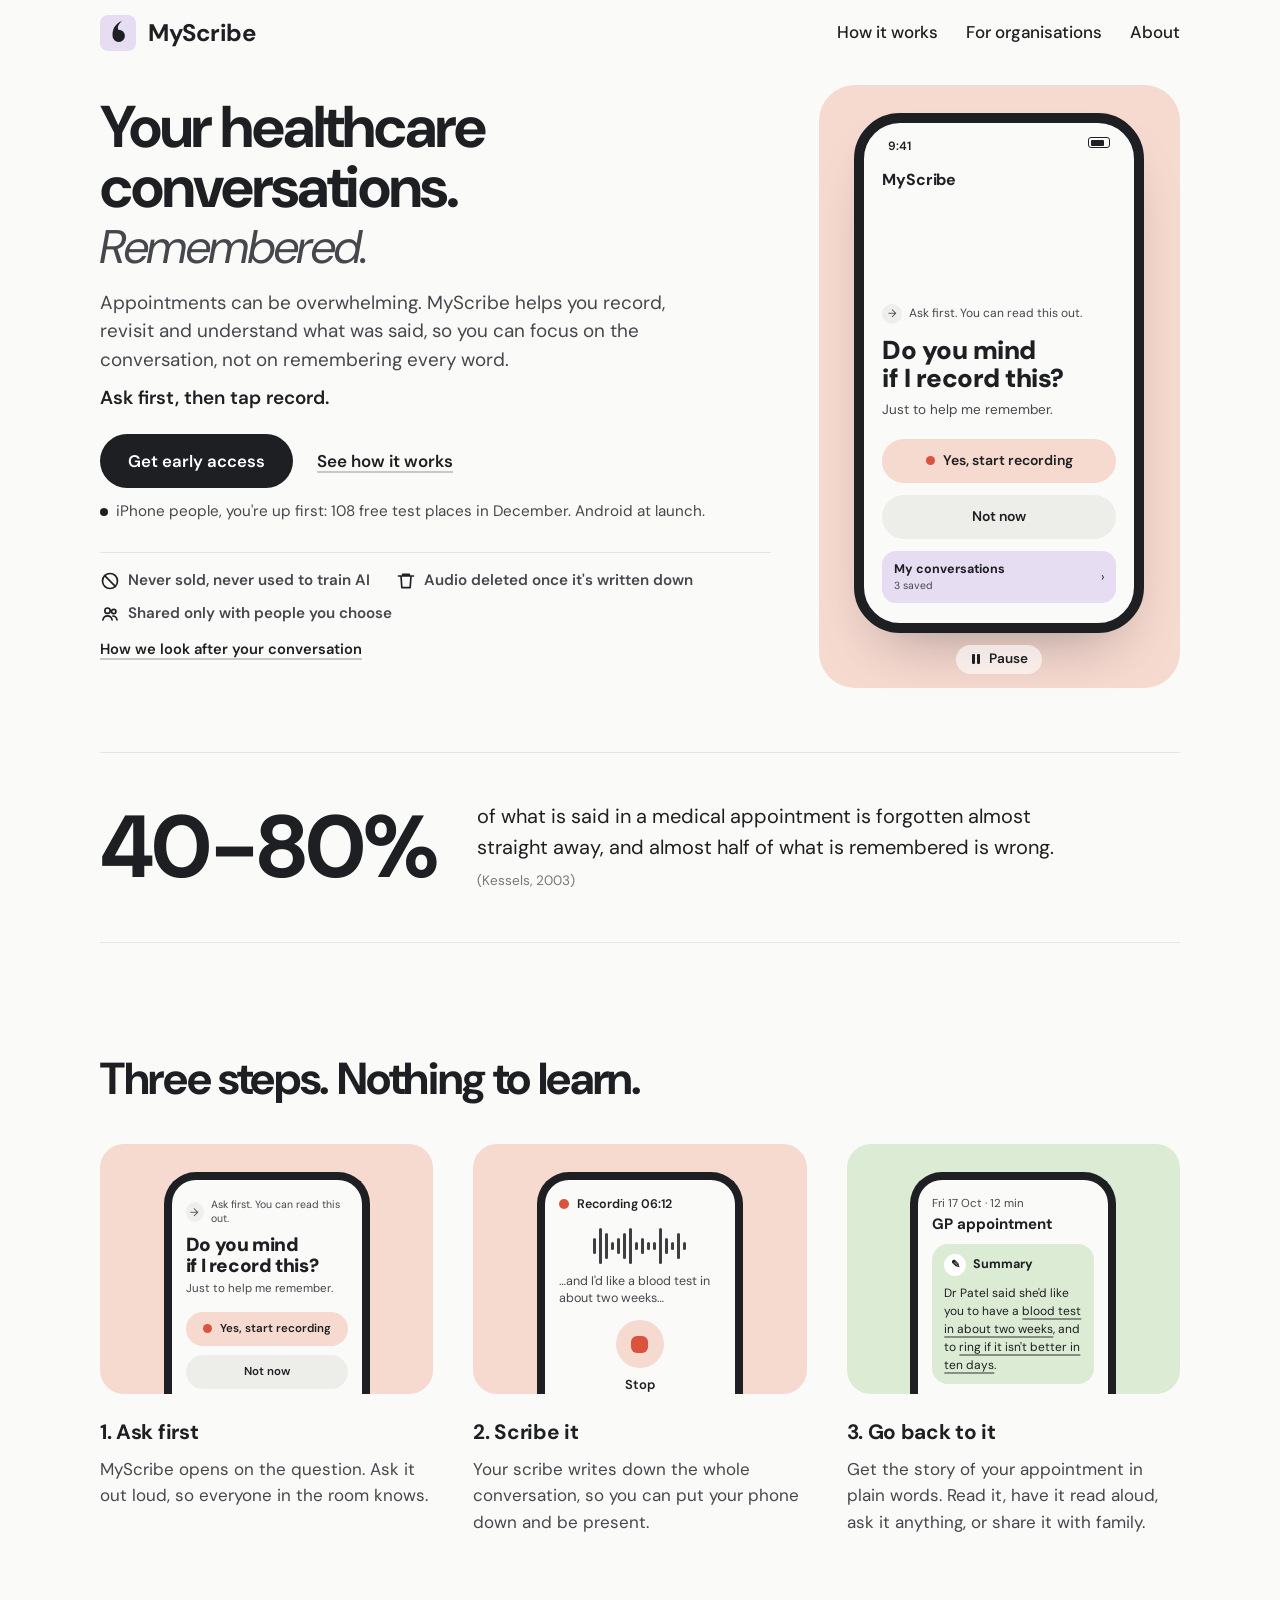
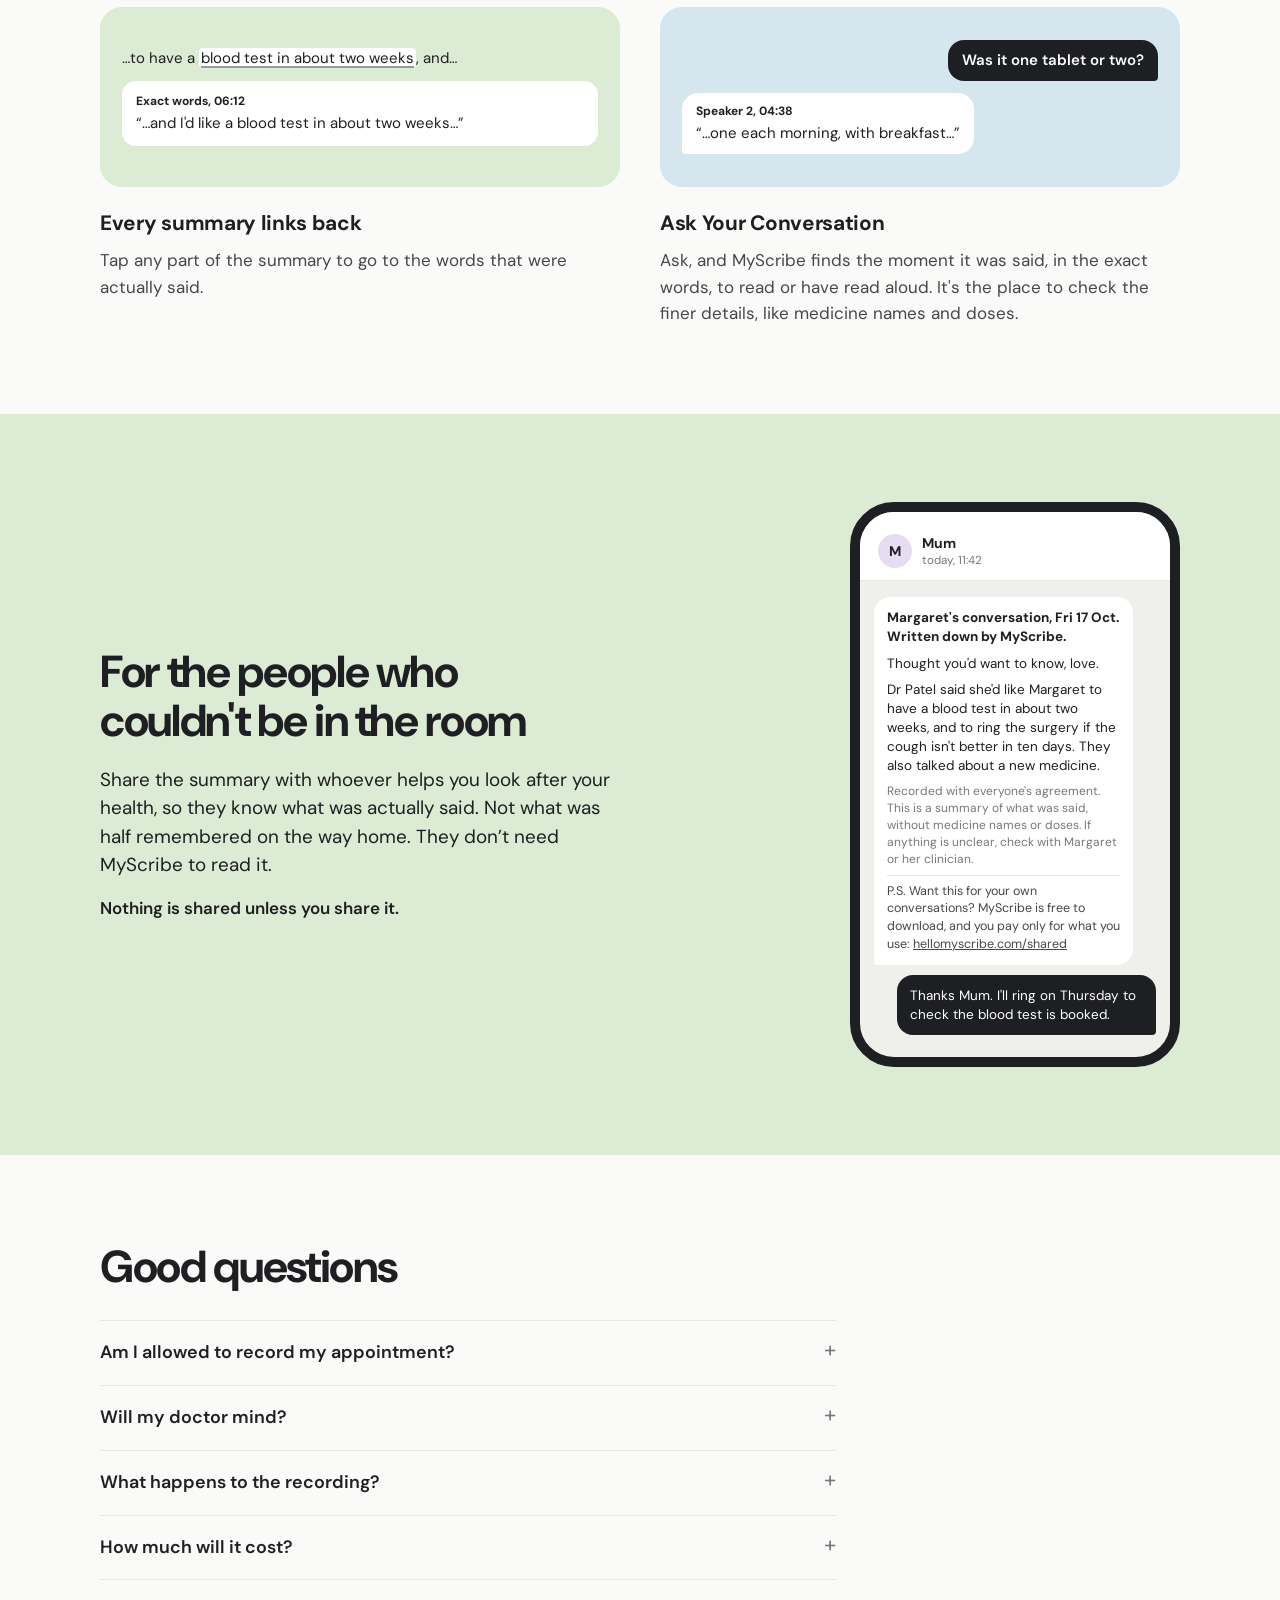
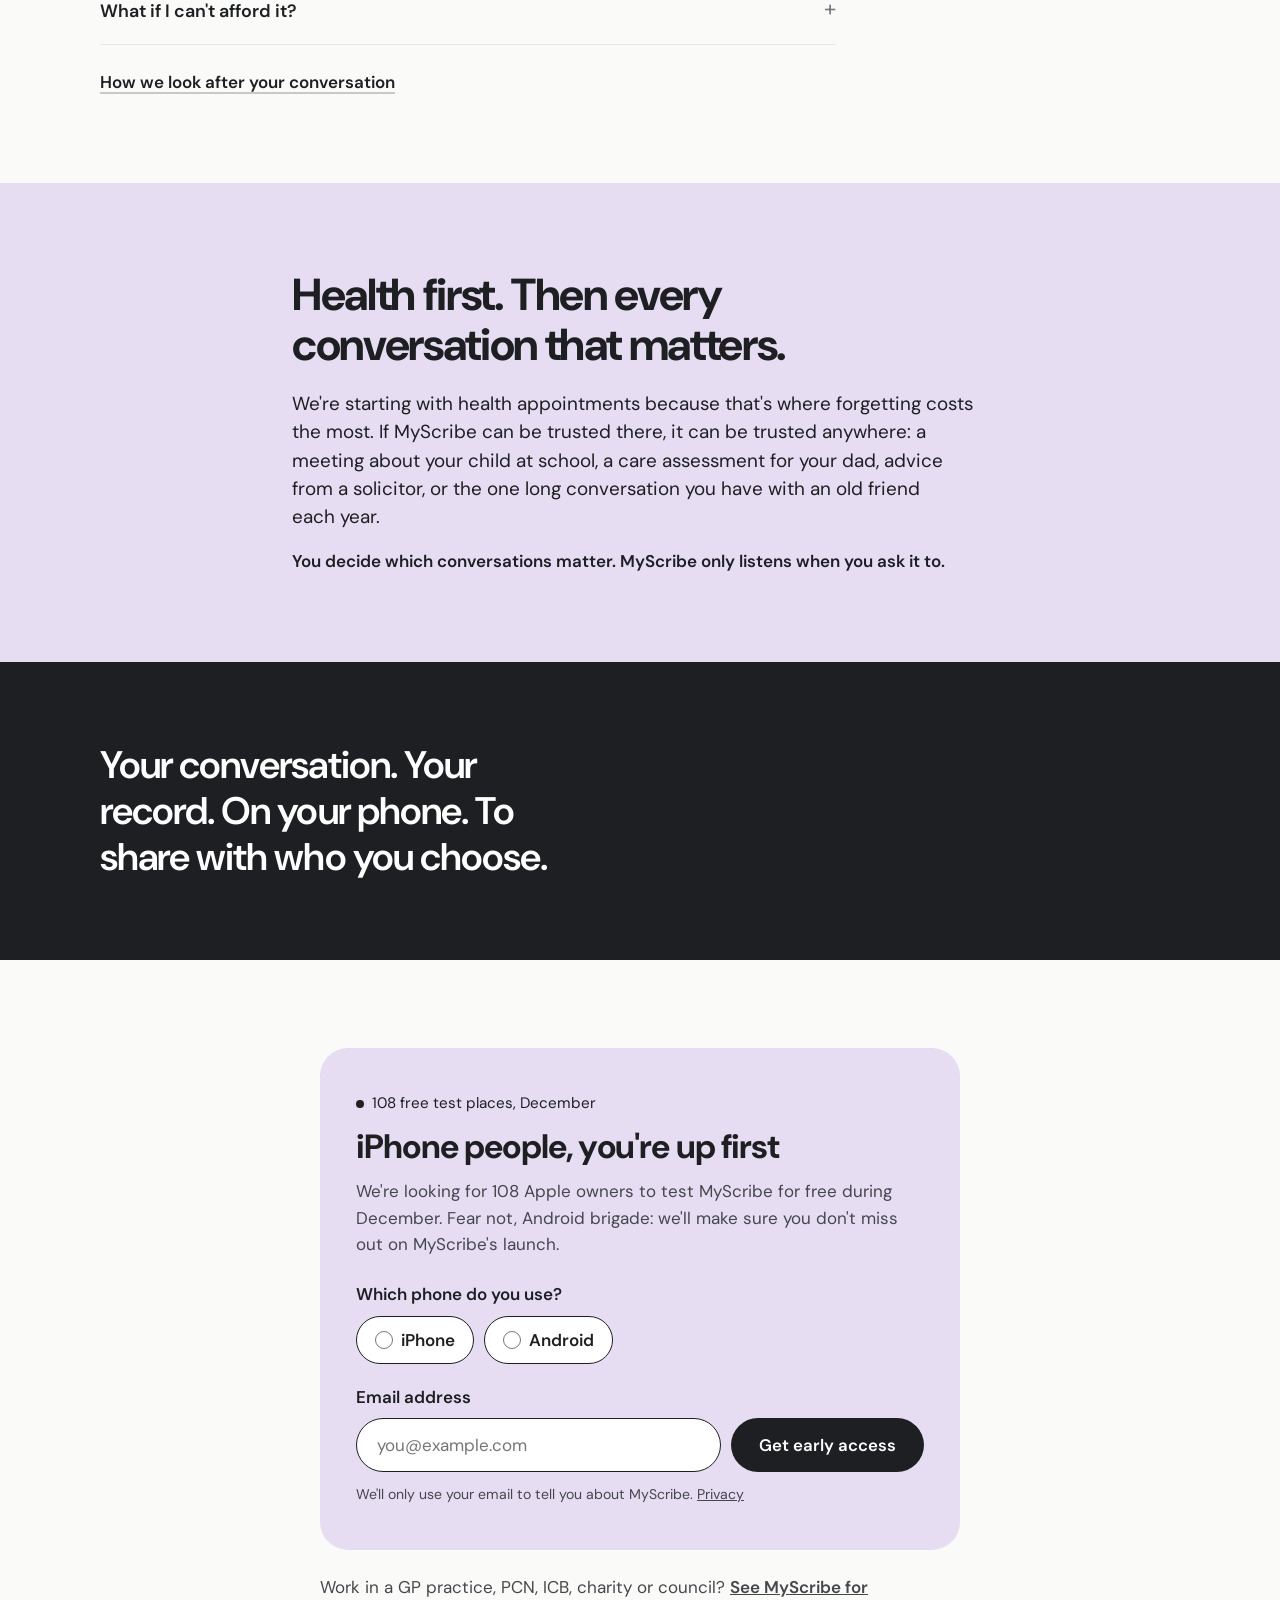
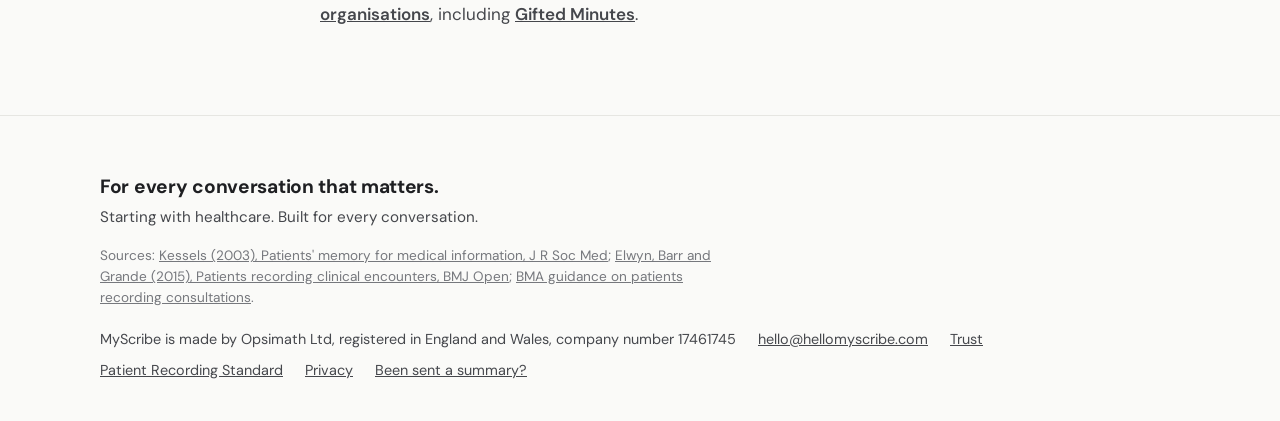
==== commit fbec9b99: "Add files via upload" ====
--- a/index.html
+++ b/index.html
@@ -9,16 +9,17 @@
 <meta property="og:description" content="Appointments can be overwhelming. MyScribe helps you record, revisit and understand what was said, so you can focus on the conversation, not on remembering every word.">
 <meta property="og:type" content="website">
 <meta property="og:url" content="https://www.hellomyscribe.com/">
-<meta property="og:image" content="https://www.hellomyscribe.com/og-image.png?v=2">
+<meta property="og:image" content="https://www.hellomyscribe.com/og-image.png?v=3">
 <meta property="og:image:width" content="1200">
 <meta property="og:image:height" content="630">
 <meta property="og:image:alt" content="MyScribe: For every conversation that matters. Coming soon to iPhone and Android.">
 <meta name="twitter:card" content="summary_large_image">
 <meta name="theme-color" content="#1E1F22">
 <link rel="icon" href="/favicon.svg" type="image/svg+xml">
+<link rel="apple-touch-icon" href="/apple-touch-icon.png">
 <link rel="preconnect" href="https://fonts.googleapis.com">
 <link rel="preconnect" href="https://fonts.gstatic.com" crossorigin>
-<link rel="stylesheet" href="https://fonts.googleapis.com/css2?family=DM+Sans:ital,opsz,wght@0,9..40,400..800;1,9..40,400..800&display=swap">
+<link rel="stylesheet" href="https://fonts.googleapis.com/css2?family=DM+Sans:ital,opsz,wght@0,9..40,400..900;1,9..40,400..900&display=swap">
 <!-- Privacy-friendly analytics by Plausible -->
 <script async src="https://plausible.io/js/pa-2xMqHdNtrrsRjwaFG2nD4.js"></script>
 <script>
@@ -85,7 +86,7 @@
 .lead strong{color:var(--ink);font-weight:600}
 .actions{display:flex;flex-wrap:wrap;align-items:center;gap:14px 24px}
 .soon{margin-top:14px;font-size:.95rem;color:var(--ink-soft);display:flex;align-items:center;gap:8px}
-.soon::before{content:"";width:8px;height:8px;border-radius:50%;background:var(--rec);flex:none}
+.soon::before{content:"";width:8px;height:8px;border-radius:50%;background:var(--ink);flex:none}
 .trust{list-style:none;margin:36px 0 0;padding:20px 0 0;border-top:1px solid var(--line);display:flex;flex-wrap:wrap;gap:10px 26px}
 .trust li{display:flex;align-items:center;gap:8px;font-size:.95rem;font-weight:600;color:var(--ink-soft)}
 .trust svg{width:20px;height:20px;flex:none;color:var(--ink)}
@@ -155,8 +156,8 @@
 .scene.is-on{opacity:1}
 
 .ask-hint{display:flex;align-items:center;gap:7px;font-size:12px;color:var(--ink-soft);margin-top:auto}
-.ask-hint i{width:20px;height:20px;border-radius:50%;background:var(--butter);display:flex;align-items:center;justify-content:center;font-style:normal;font-size:11px}
-.q{font-weight:700;font-size:26px;line-height:1.08;letter-spacing:-.025em}
+.ask-hint i{width:20px;height:20px;border-radius:50%;background:#EEEEEC;display:flex;align-items:center;justify-content:center;font-style:normal;font-size:11px}
+.q{font-weight:900;font-size:26px;line-height:1.08;letter-spacing:-.02em}
 .q2{font-size:13.5px;color:var(--ink-soft);margin-top:-4px;margin-bottom:6px}
 .app-btn{display:flex;align-items:center;justify-content:center;gap:8px;border-radius:999px;min-height:44px;font-size:14px;font-weight:600}
 .app-rec{background:var(--coral)}
@@ -187,7 +188,7 @@
 .lbl i{width:22px;height:22px;border-radius:50%;background:#fff;display:flex;align-items:center;justify-content:center;font-style:normal;font-size:11px}
 .sum-text{font-size:13.5px;line-height:1.5}
 .u{text-decoration:underline;text-decoration-color:rgba(30,31,34,.45);text-decoration-thickness:1.5px;text-underline-offset:3px}
-.hi{background:var(--butter);border-radius:4px;padding:0 2px}
+.hi{background:#fff;border-radius:4px;padding:0 2px}
 .ask-card{background:var(--mist);border-radius:16px;padding:12px 14px}
 .ask-input{display:flex;justify-content:space-between;align-items:center;background:#fff;border-radius:999px;padding:6px 6px 6px 14px;font-size:12px;color:var(--muted)}
 .ask-input b{width:24px;height:24px;border-radius:50%;background:var(--ink);color:#fff;display:flex;align-items:center;justify-content:center;font-size:12px}
@@ -270,7 +271,7 @@
 .dark{background:var(--ink);color:#fff;padding:80px 0}
 .statement{font-size:clamp(1.6rem,3.6vw,2.4rem);font-weight:600;letter-spacing:-.025em;line-height:1.2;max-width:24ch;text-wrap:balance}
 
-.waitlist{max-width:640px;margin:0 auto;background:var(--coral);border-radius:28px;padding:44px 36px}
+.waitlist{max-width:640px;margin:0 auto;background:var(--lilac);border-radius:28px;padding:44px 36px}
 @media (max-width:640px){.waitlist{padding:32px 22px}}
 .waitlist .soon{margin:0 0 12px;color:var(--ink)}
 .waitlist h2{font-size:clamp(1.6rem,3.4vw,2.1rem);letter-spacing:-.025em;line-height:1.15;margin:0 0 12px;text-wrap:balance}
@@ -295,16 +296,6 @@
 .sources{font-size:.85rem;color:var(--muted);max-width:70ch;margin-bottom:20px}
 .footer-links{display:flex;flex-wrap:wrap;gap:8px 22px;color:var(--ink-soft);font-size:.9rem}
 
-/* Logo: the pen writes two lines, then rests (still logo when reduce motion is on) */
-.logo-mark .lm-nib{transform-box:fill-box;transform-origin:0% 100%}
-@media (prefers-reduced-motion:no-preference){
-  .logo-mark .lm-line{stroke-dasharray:1;stroke-dashoffset:1;animation:lm-draw .55s ease-in-out forwards}
-  .logo-mark .lm-l1{animation-delay:.2s}
-  .logo-mark .lm-l2{animation-delay:.85s;animation-duration:.4s}
-  .logo-mark .lm-nib{opacity:0;animation:lm-nib .35s ease-out 1.2s forwards}
-}
-@keyframes lm-draw{to{stroke-dashoffset:0}}
-@keyframes lm-nib{from{opacity:0;transform:translate(3px,-3px) scale(.85)}to{opacity:1;transform:none}}
 
 /* Phone demo sequence (from site.js): press, record, words appear, gather, summary */
 .app-rec{transition:transform .25s ease,box-shadow .3s ease}
@@ -328,7 +319,7 @@
 
 <header class="site-header">
 <div class="wrap">
-<a class="logo" href="/"><svg class="logo-mark" viewBox="0 0 100 100" aria-hidden="true" focusable="false"><rect width="100" height="100" rx="22" fill="#E6DDF3"/><g transform="translate(50 50) scale(1.15) translate(-45 -49)"><path class="lm-line lm-l1" pathLength="1" d="M19 40H46" fill="none" stroke="#1E1F22" stroke-width="9" stroke-linecap="round"/><path class="lm-line lm-l2" pathLength="1" d="M19 62H37" fill="none" stroke="#1E1F22" stroke-width="9" stroke-linecap="round"/><g class="lm-nib"><path d="M46.5 58.5L57.36 31.61A29 29 0 0 1 73.39 47.64Z" fill="#1E1F22" stroke="#1E1F22" stroke-width="1.2" stroke-linejoin="round"/><path d="M47.7 57.3L57.16 47.84" stroke="#E6DDF3" stroke-width="1.1" stroke-linecap="round"/><circle cx="57.16" cy="47.84" r="2.5" fill="#E6DDF3"/></g></g></svg>MyScribe</a>
+<a class="logo" href="/"><svg class="logo-mark" viewBox="0 0 100 100" aria-hidden="true" focusable="false"><rect width="100" height="100" rx="22.37" fill="#E6DDF3"/><path transform="translate(52 58) scale(2.15)" d="M-8 0C-8.4-8.5-5-15.5 4.5-19.5C-0.5-15-1.8-11.5-0.6-8A8 8 0 1 1-8 0Z" fill="#1E1F22"/></svg>MyScribe</a>
 <nav class="nav" aria-label="Main">
 <a href="/how-it-works">How it works</a>
 <a href="/organisations">For organisations</a>
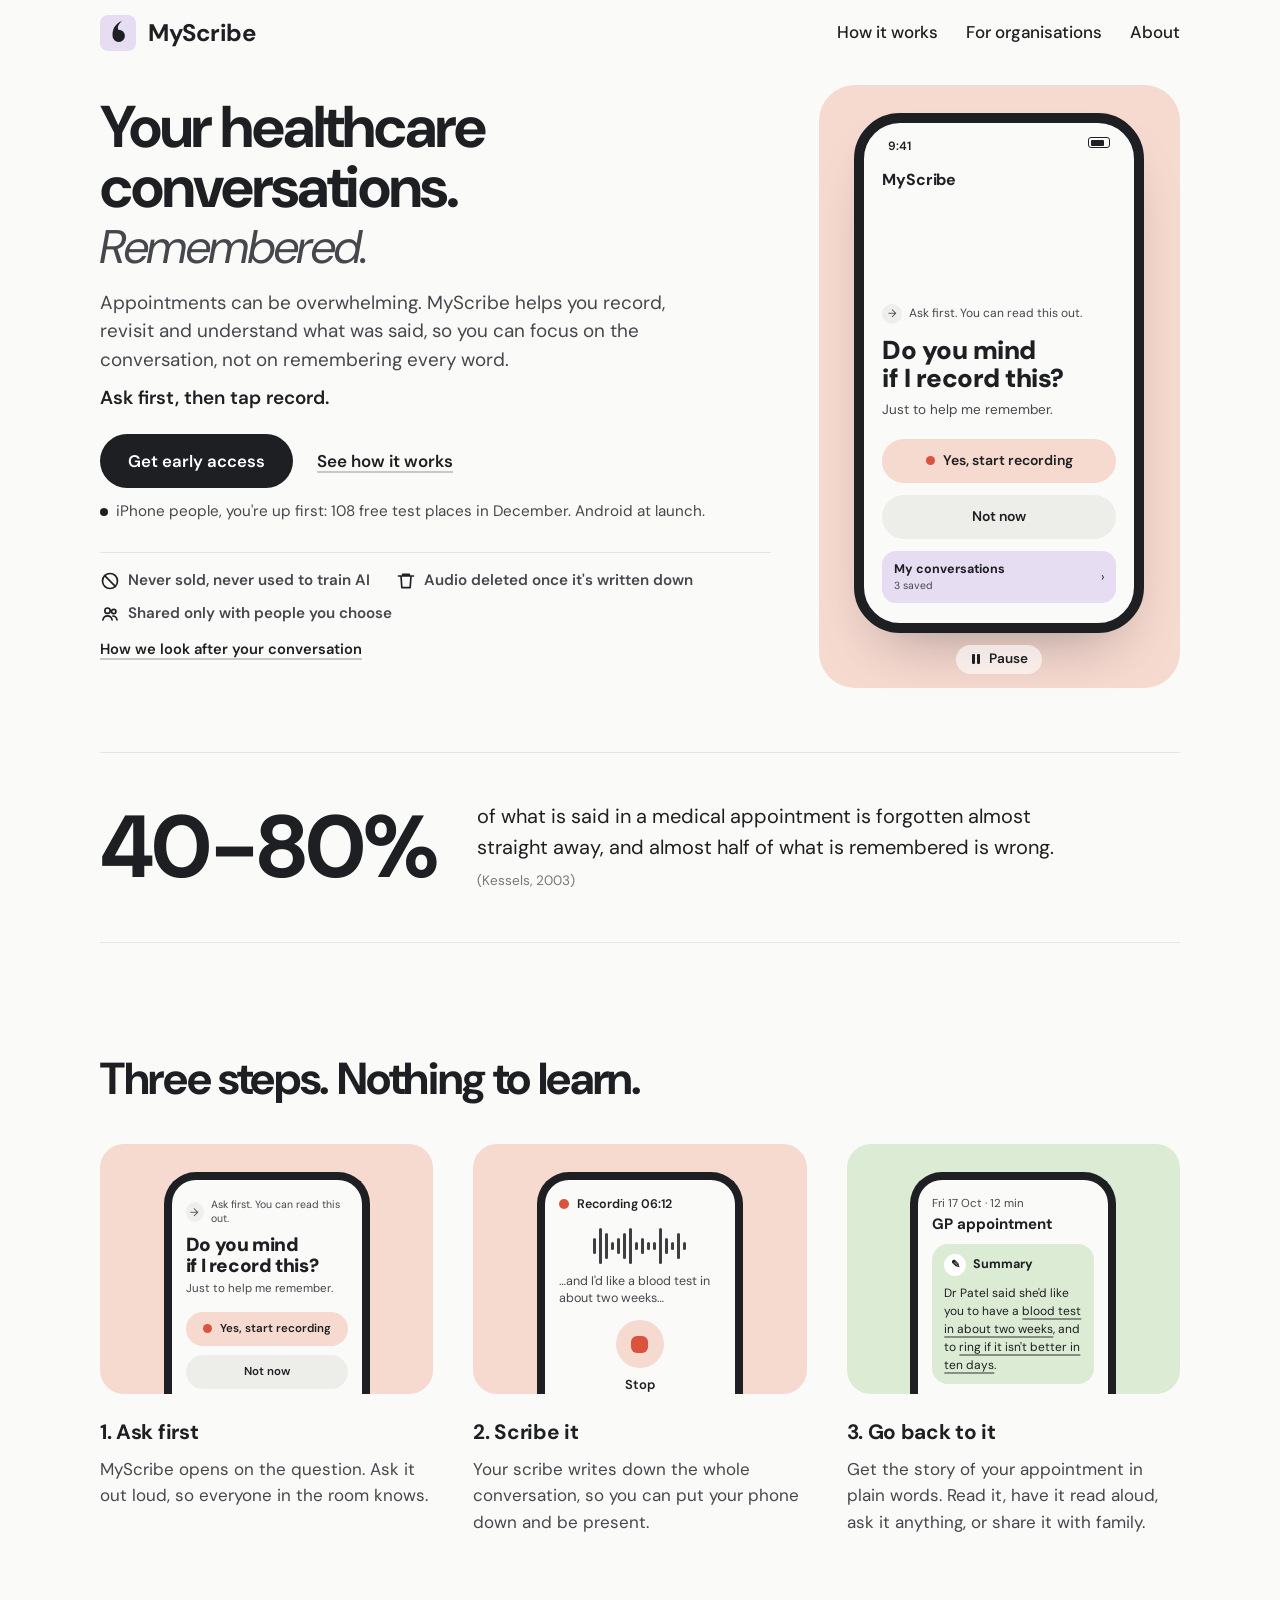
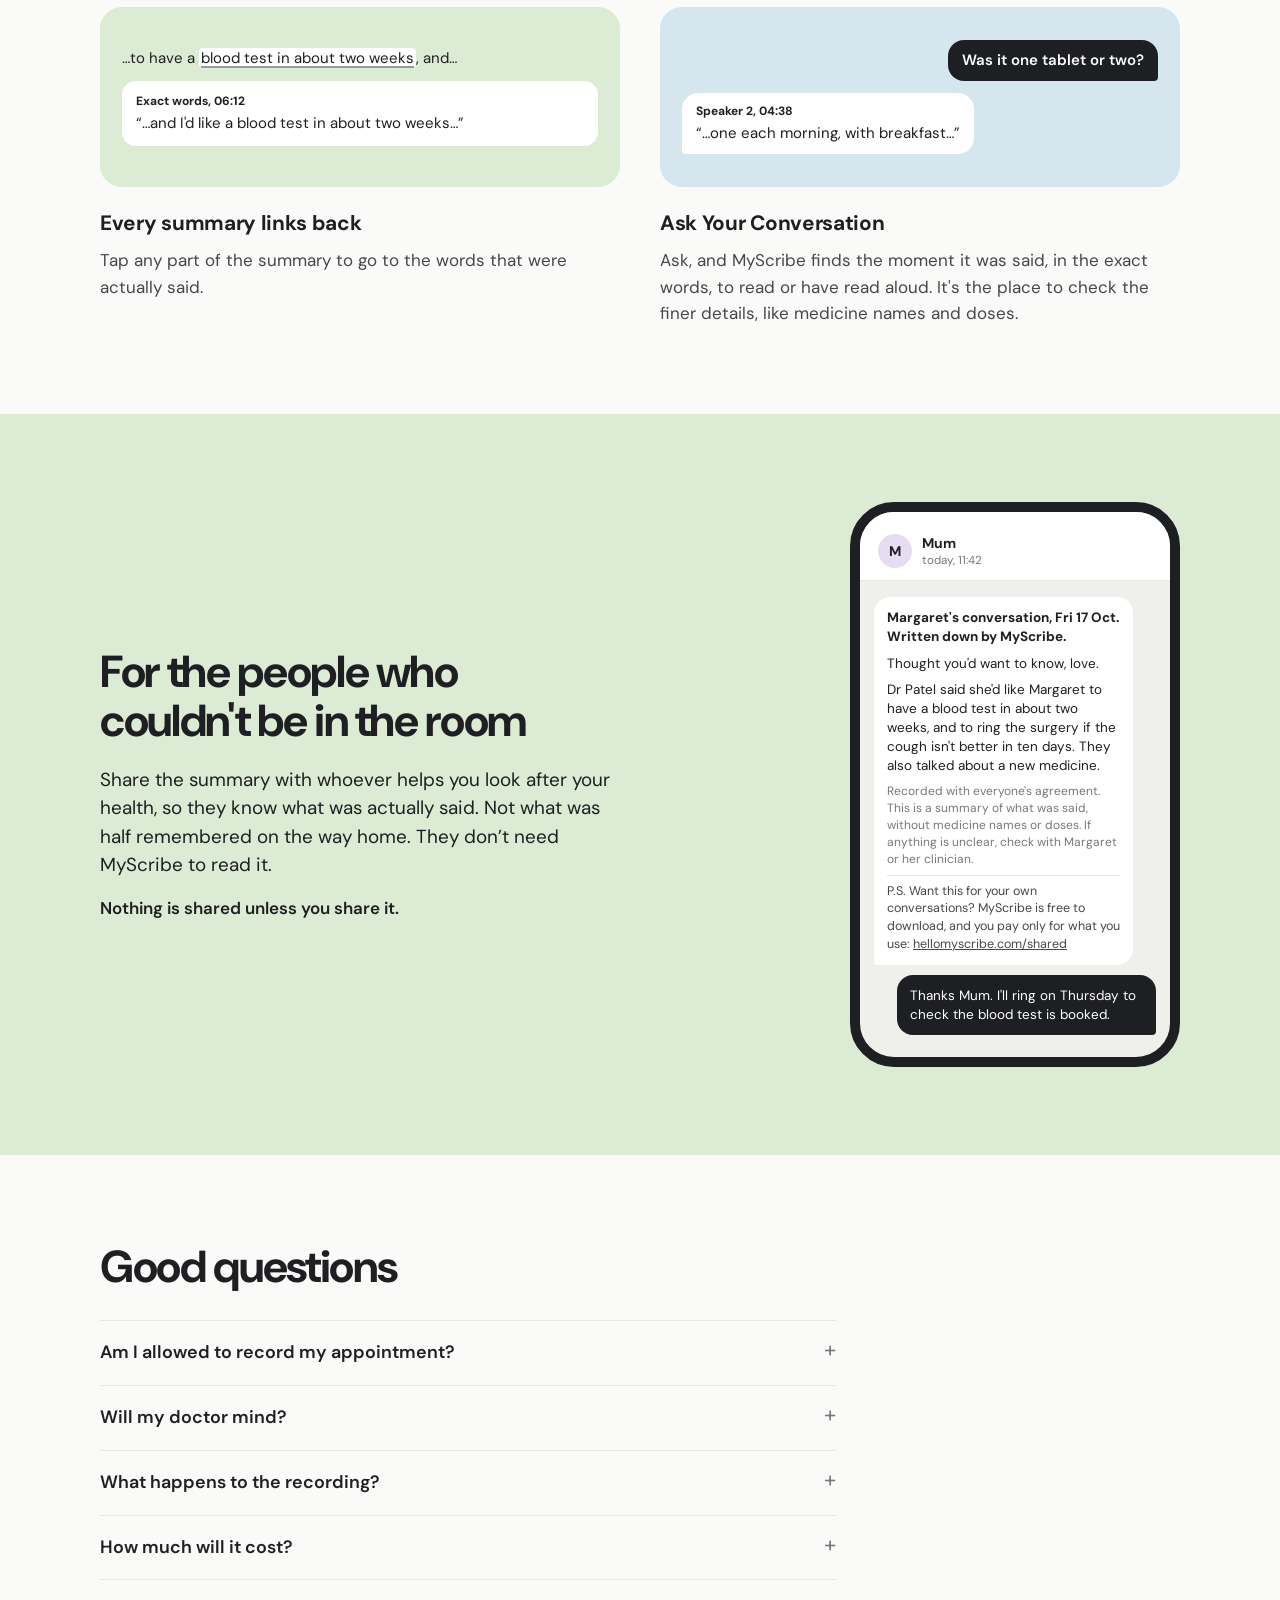
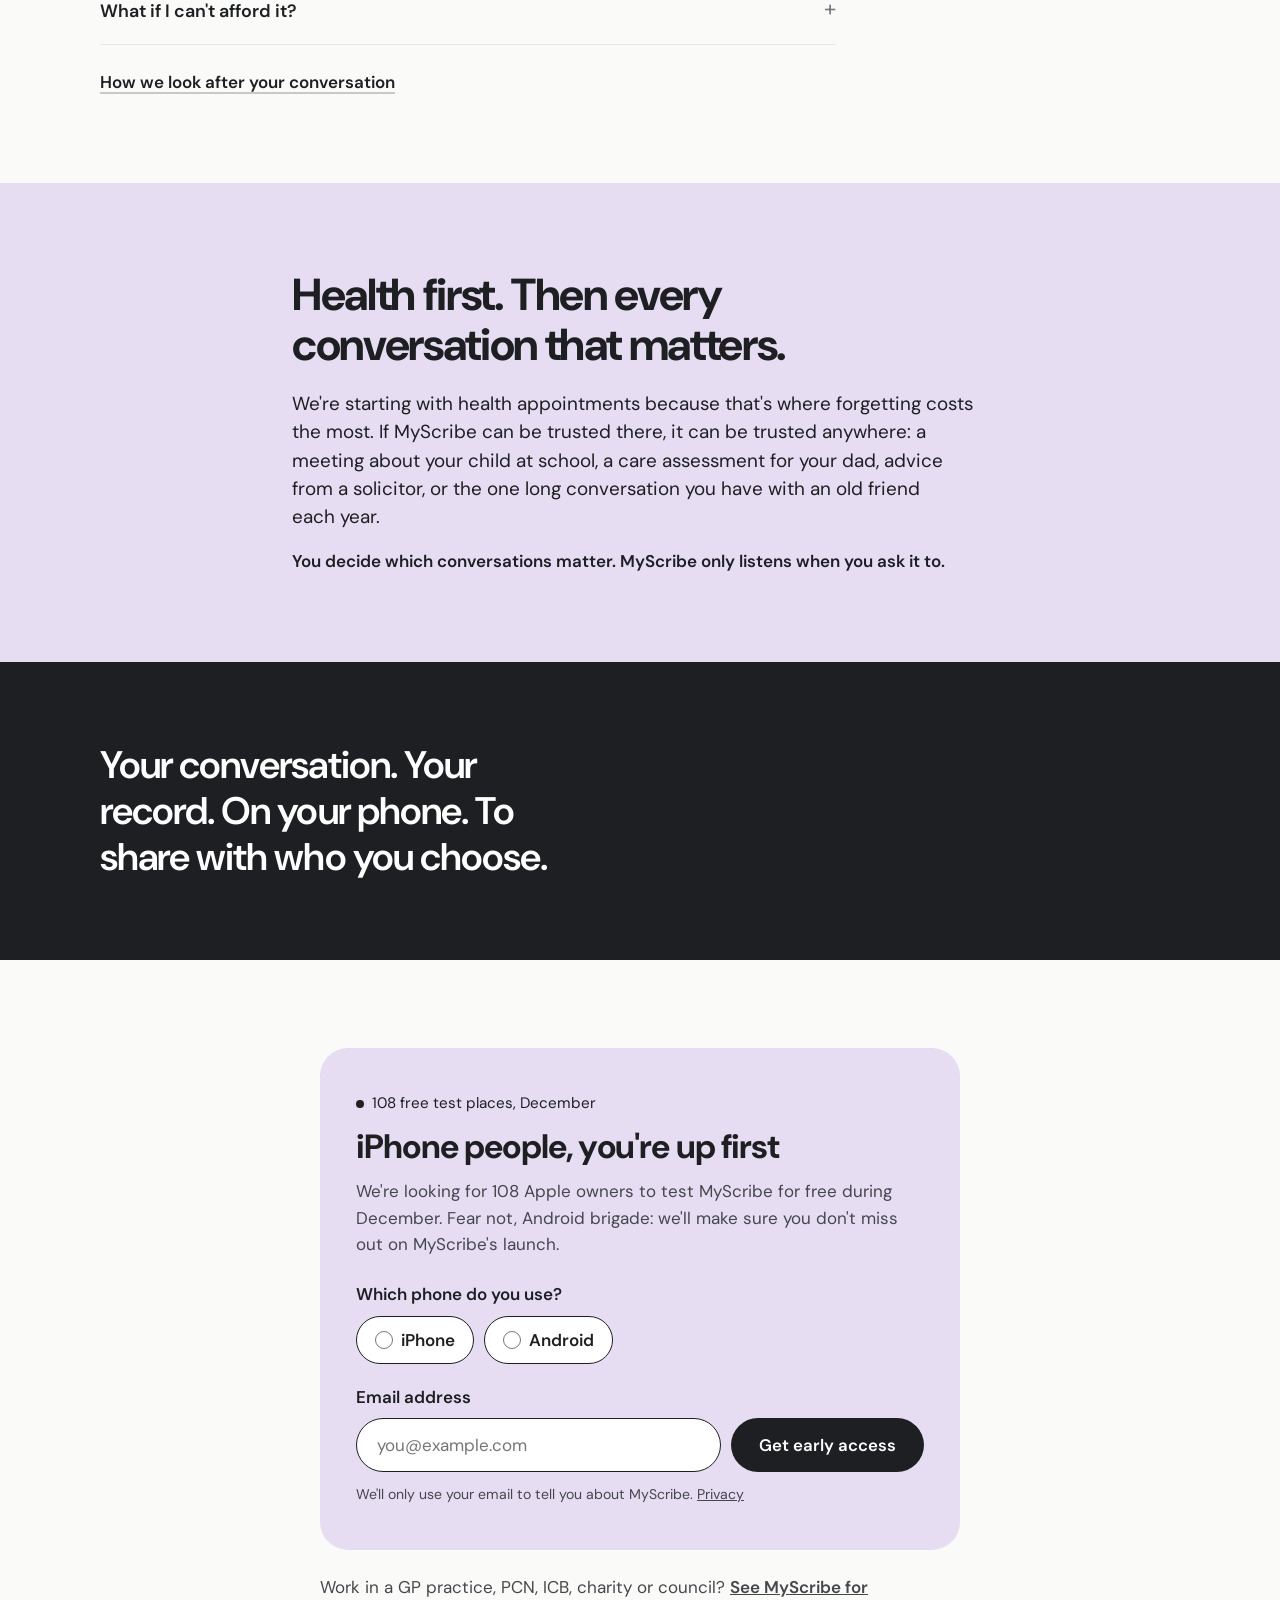
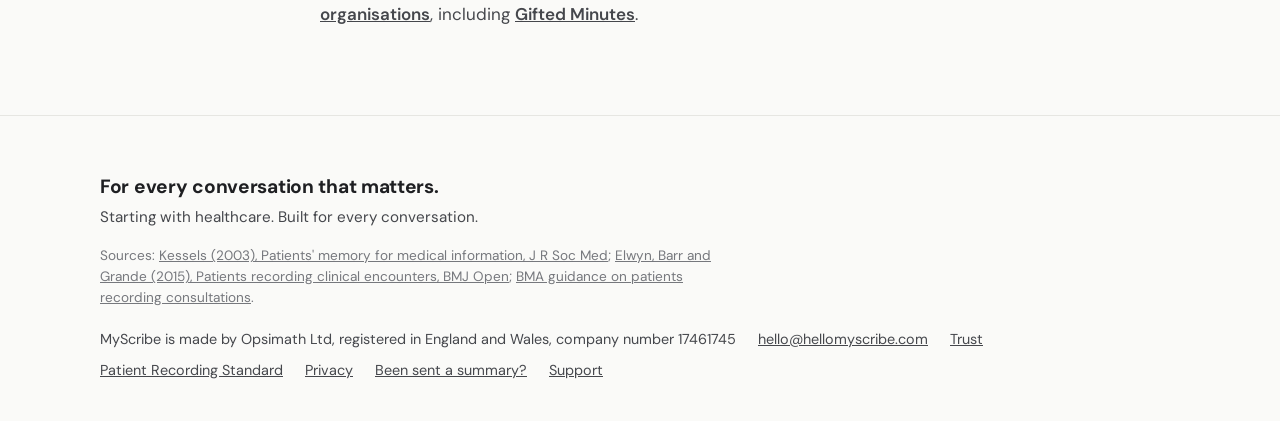
==== commit 713338aa: "Update index.html" ====
--- a/index.html
+++ b/index.html
@@ -559,6 +559,7 @@
 <a href="/standard">Patient Recording Standard</a>
 <a href="/privacy">Privacy</a>
 <a href="/shared">Been sent a summary?</a>
+<a href="/support">Support</a>
 </div>
 </div>
 </footer>
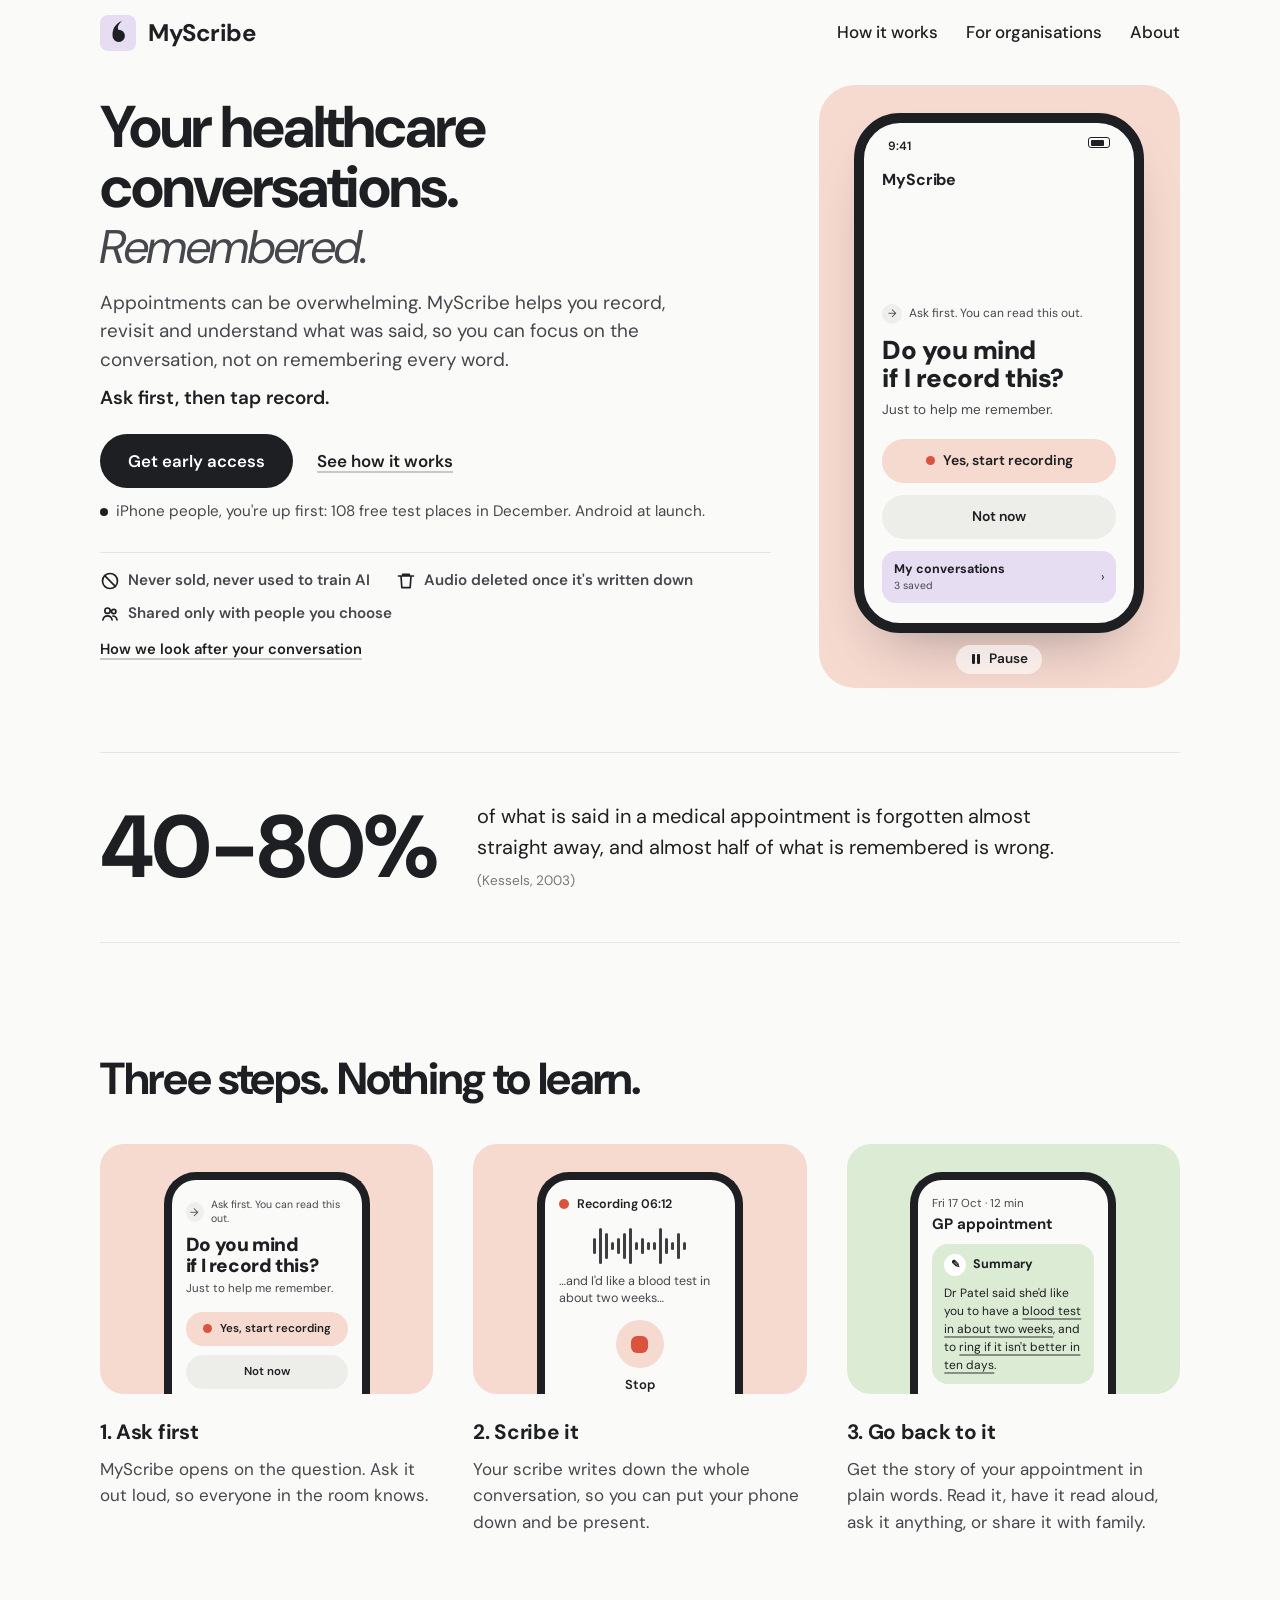
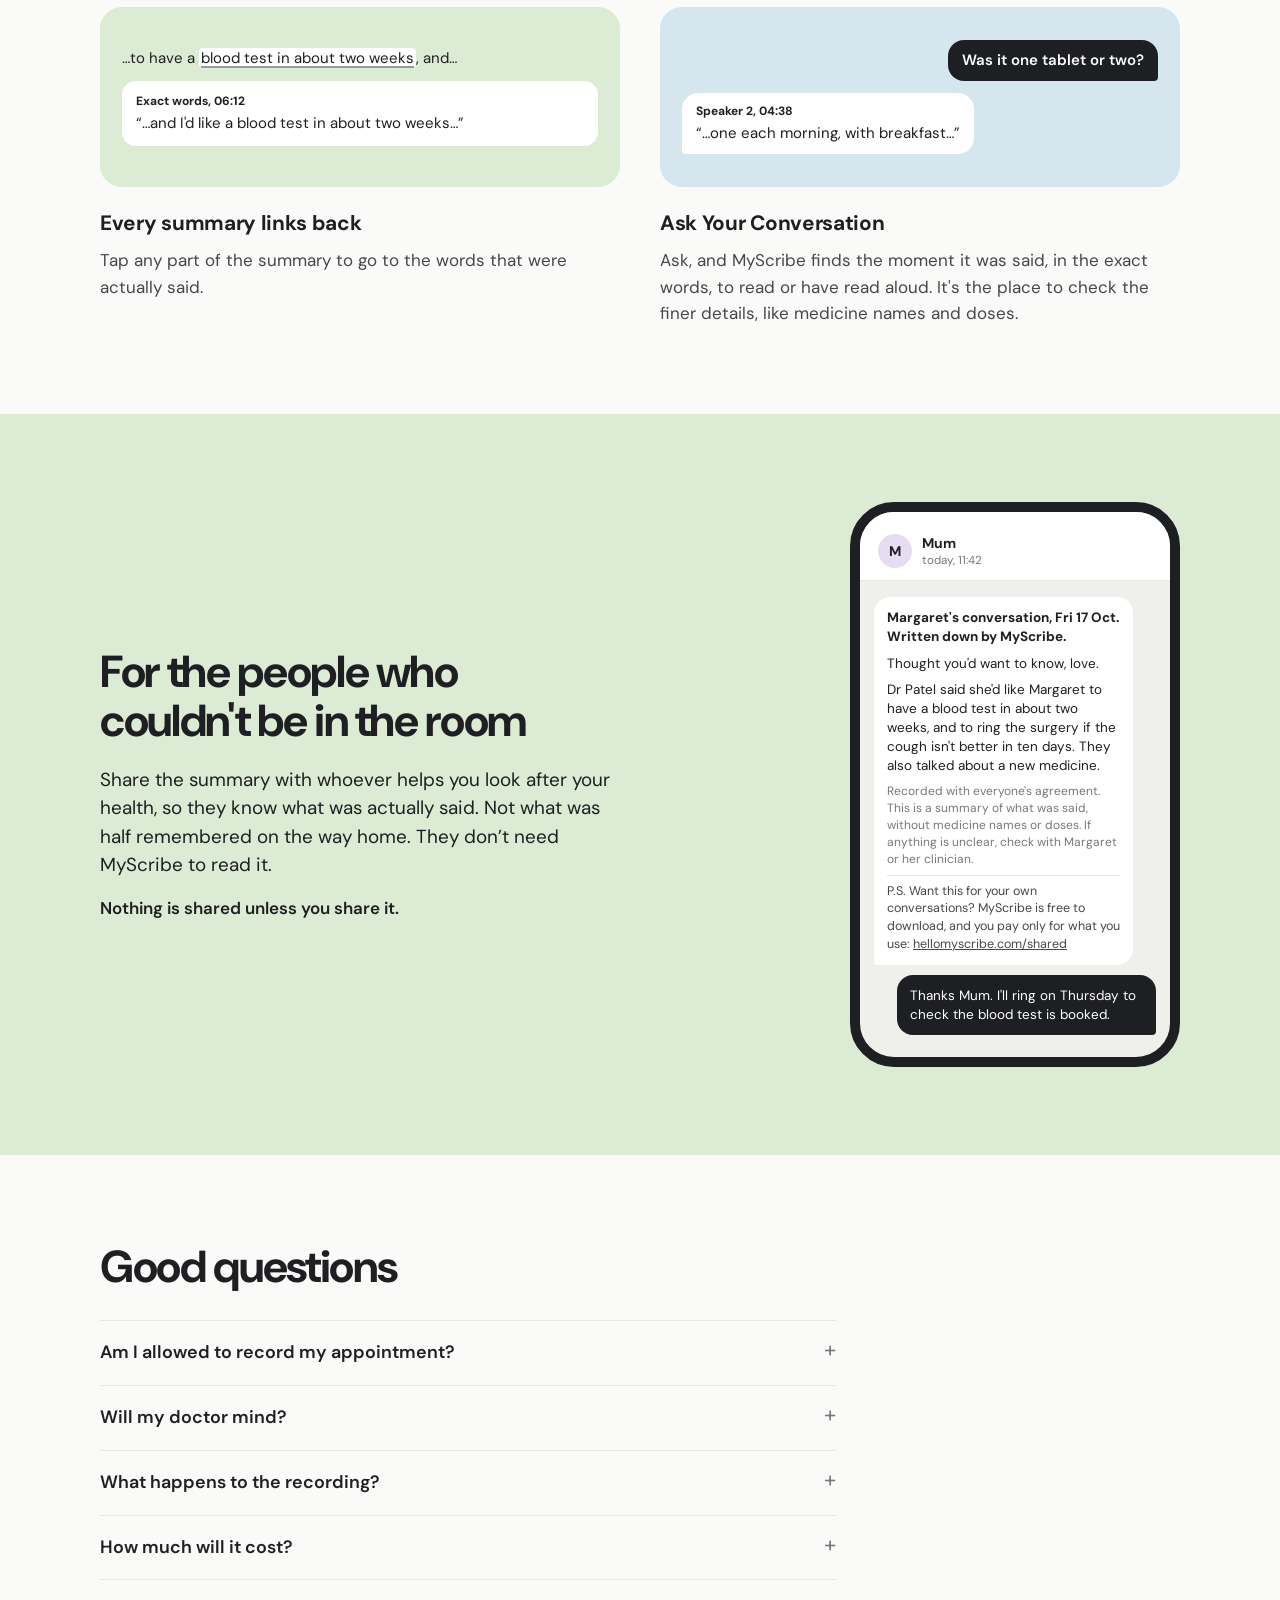
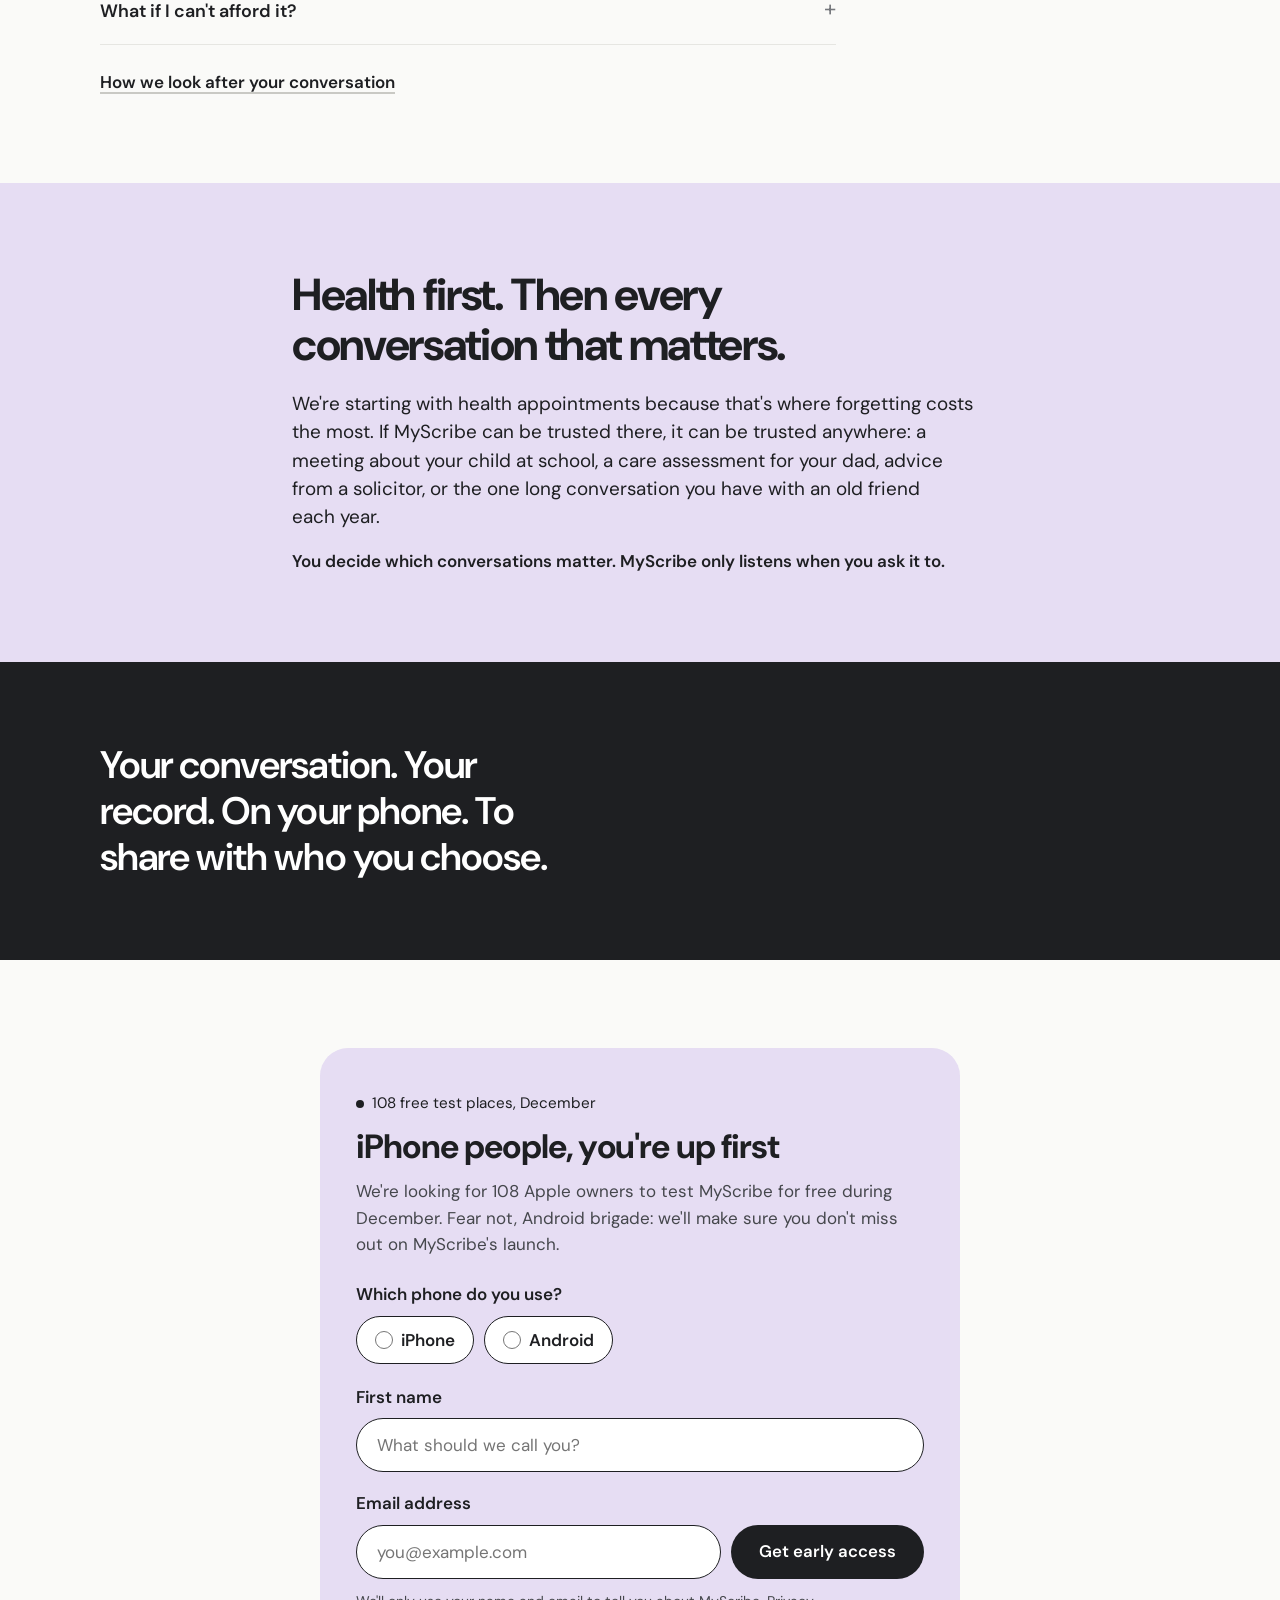
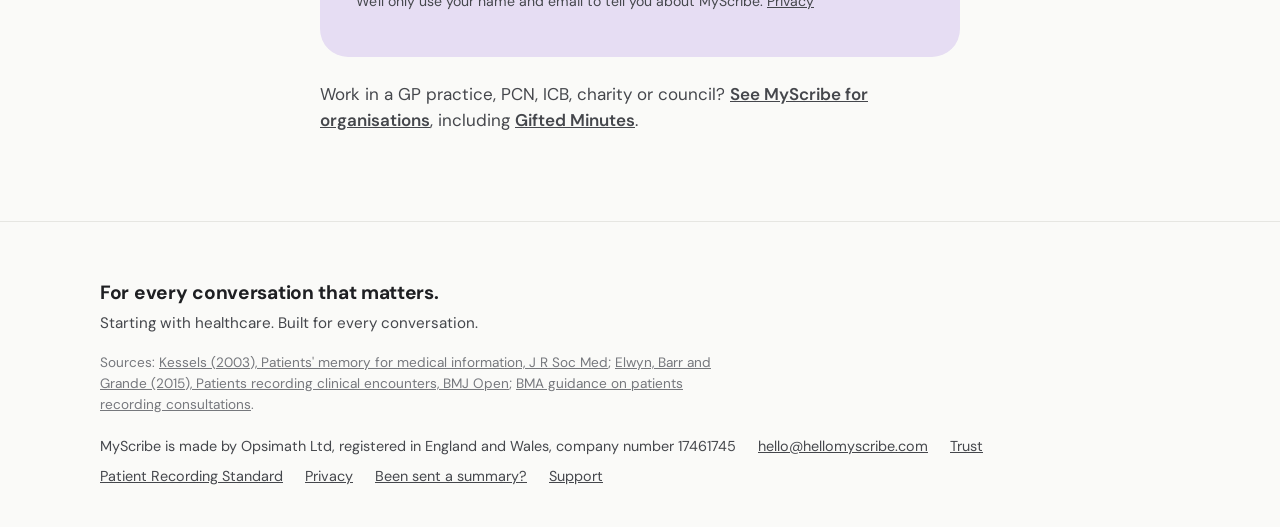
==== commit 7002c741: "Update index.html" ====
--- a/index.html
+++ b/index.html
@@ -280,6 +280,7 @@
 .field{display:flex;gap:10px;flex-wrap:wrap}
 .field input{flex:1 1 220px;min-height:54px;border:1.5px solid var(--ink);border-radius:999px;padding:0 20px;font:inherit;background:#fff}
 .field .btn{flex:0 0 auto}
+.name-input{display:block;width:100%;min-height:54px;border:1.5px solid var(--ink);border-radius:999px;padding:0 20px;font:inherit;background:#fff;margin-bottom:18px}
 @media (max-width:640px){.field .btn{width:100%}}
 .phone-pick{border:0;margin:0 0 20px;padding:0;display:flex;flex-wrap:wrap;gap:10px}
 .phone-pick legend{font-weight:600;margin-bottom:8px;padding:0;width:100%}
@@ -534,12 +535,14 @@
 <label><input type="radio" name="phone" value="iPhone" required> iPhone</label>
 <label><input type="radio" name="phone" value="Android"> Android</label>
 </fieldset>
+<label for="first-name">First name</label>
+<input class="name-input" id="first-name" name="first_name" type="text" autocomplete="given-name" placeholder="What should we call you?" required>
 <label for="email">Email address</label>
 <div class="field">
 <input id="email" name="email" type="email" autocomplete="email" placeholder="you@example.com" required>
 <button class="btn btn-primary" type="submit">Get early access</button>
 </div>
-<p class="form-note">We'll only use your email to tell you about MyScribe. <a href="/privacy">Privacy</a></p>
+<p class="form-note">We'll only use your name and email to tell you about MyScribe. <a href="/privacy">Privacy</a></p>
 </form>
 </div>
 <p class="org-line">Work in a GP practice, PCN, ICB, charity or council? <a href="/organisations">See MyScribe for organisations</a>, including <a href="/organisations#gifted-minutes">Gifted Minutes</a>.</p>
